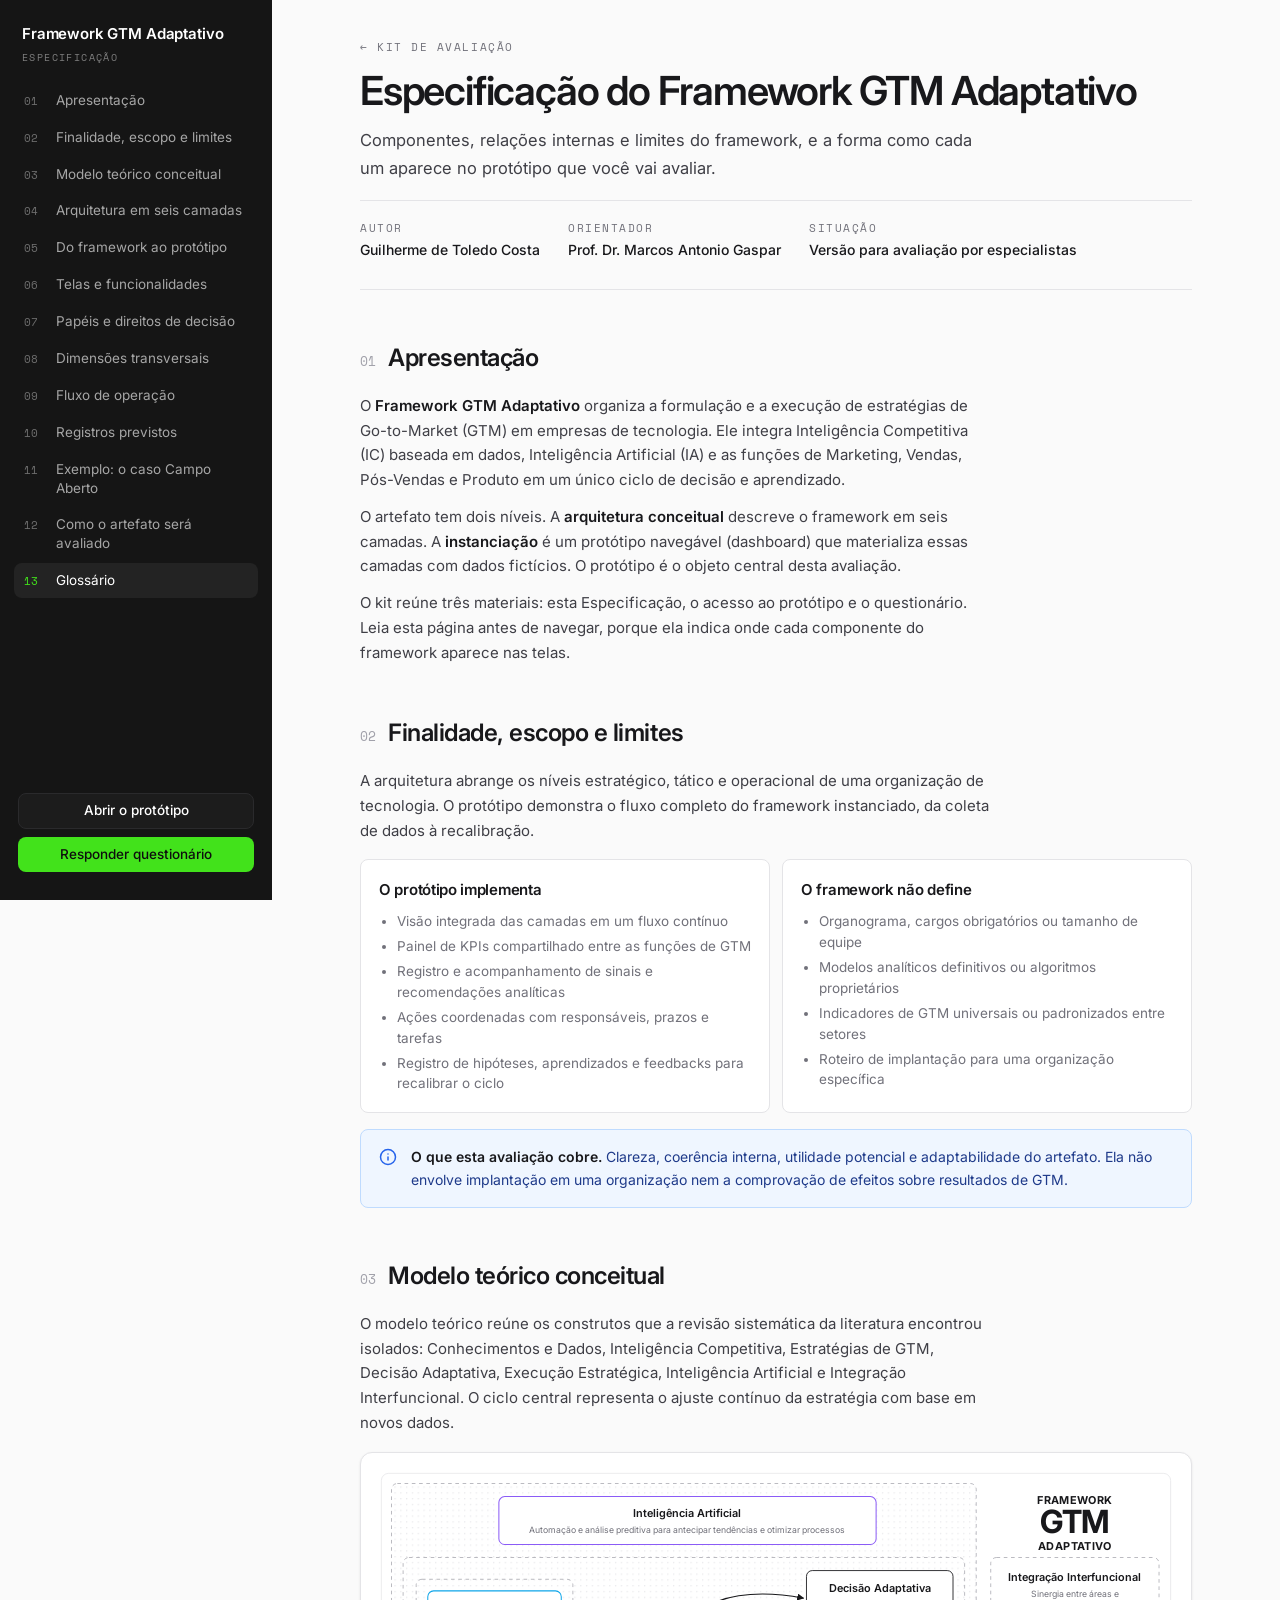
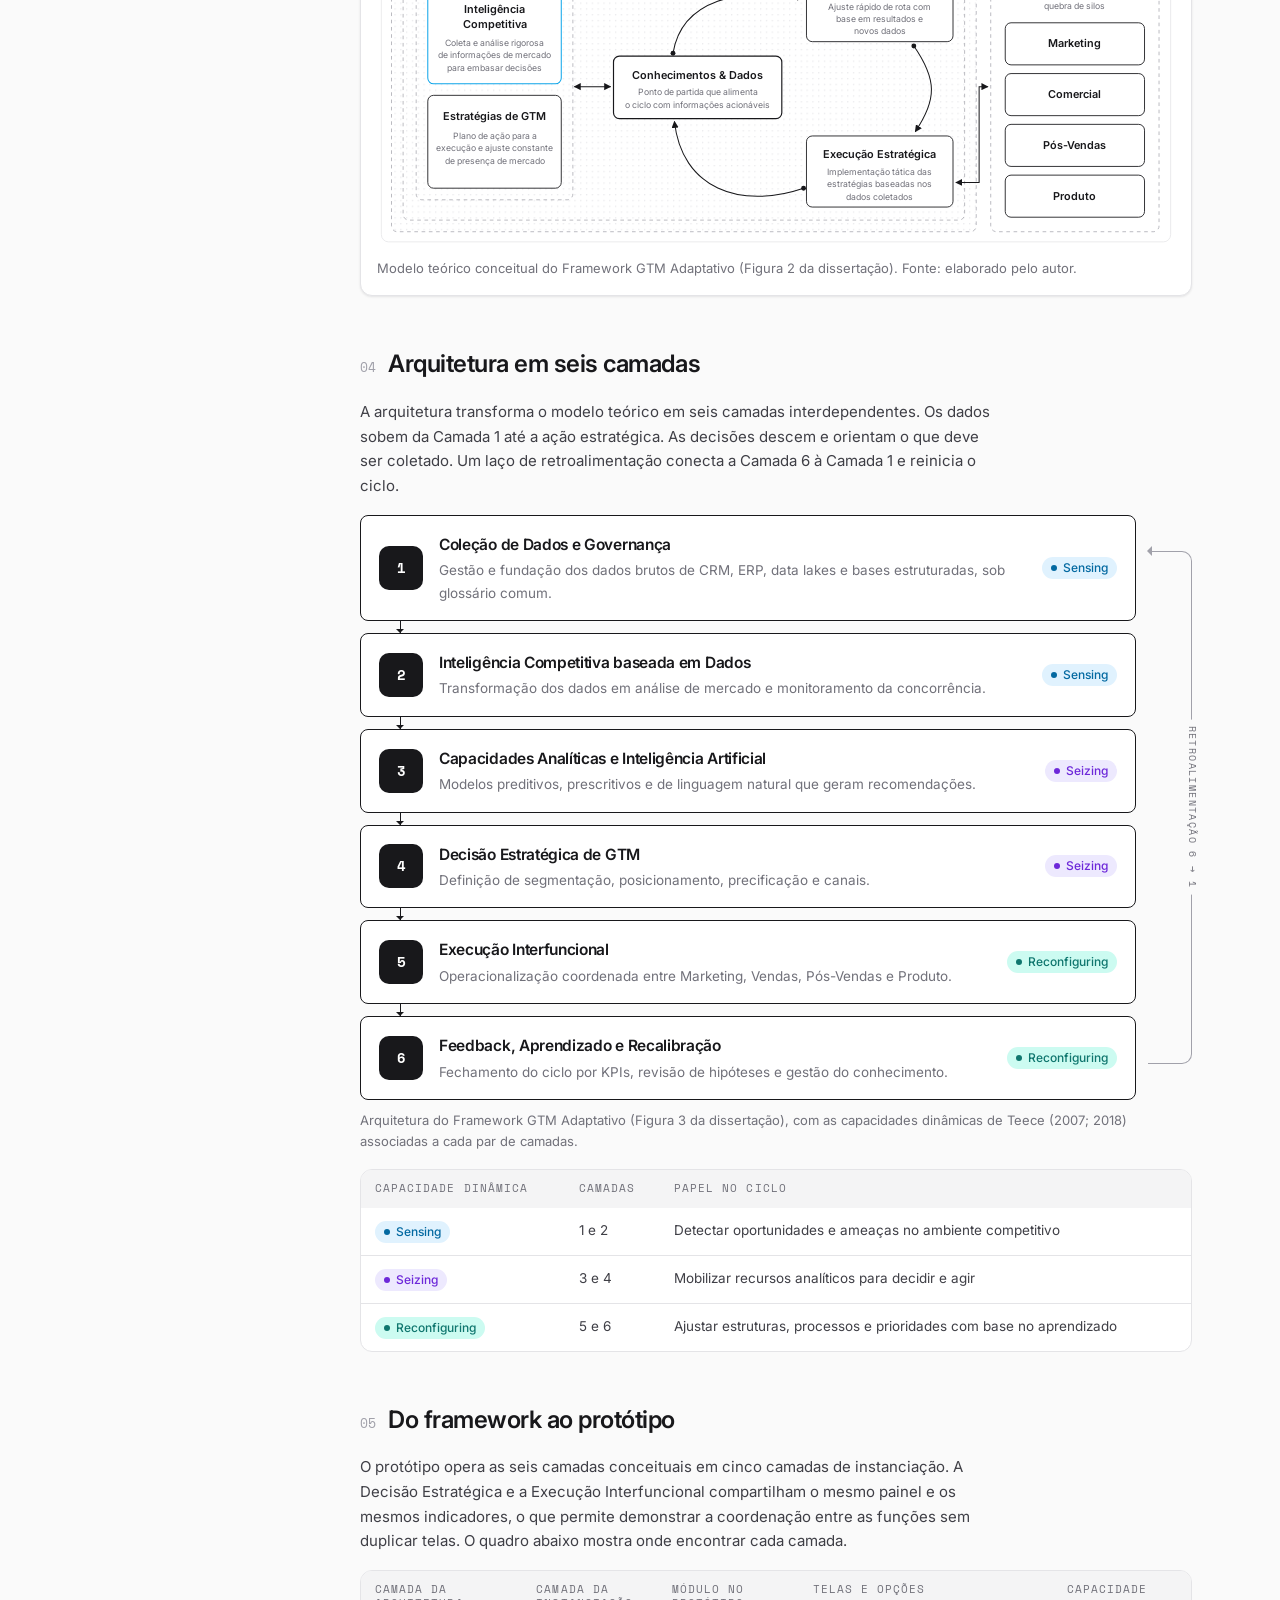
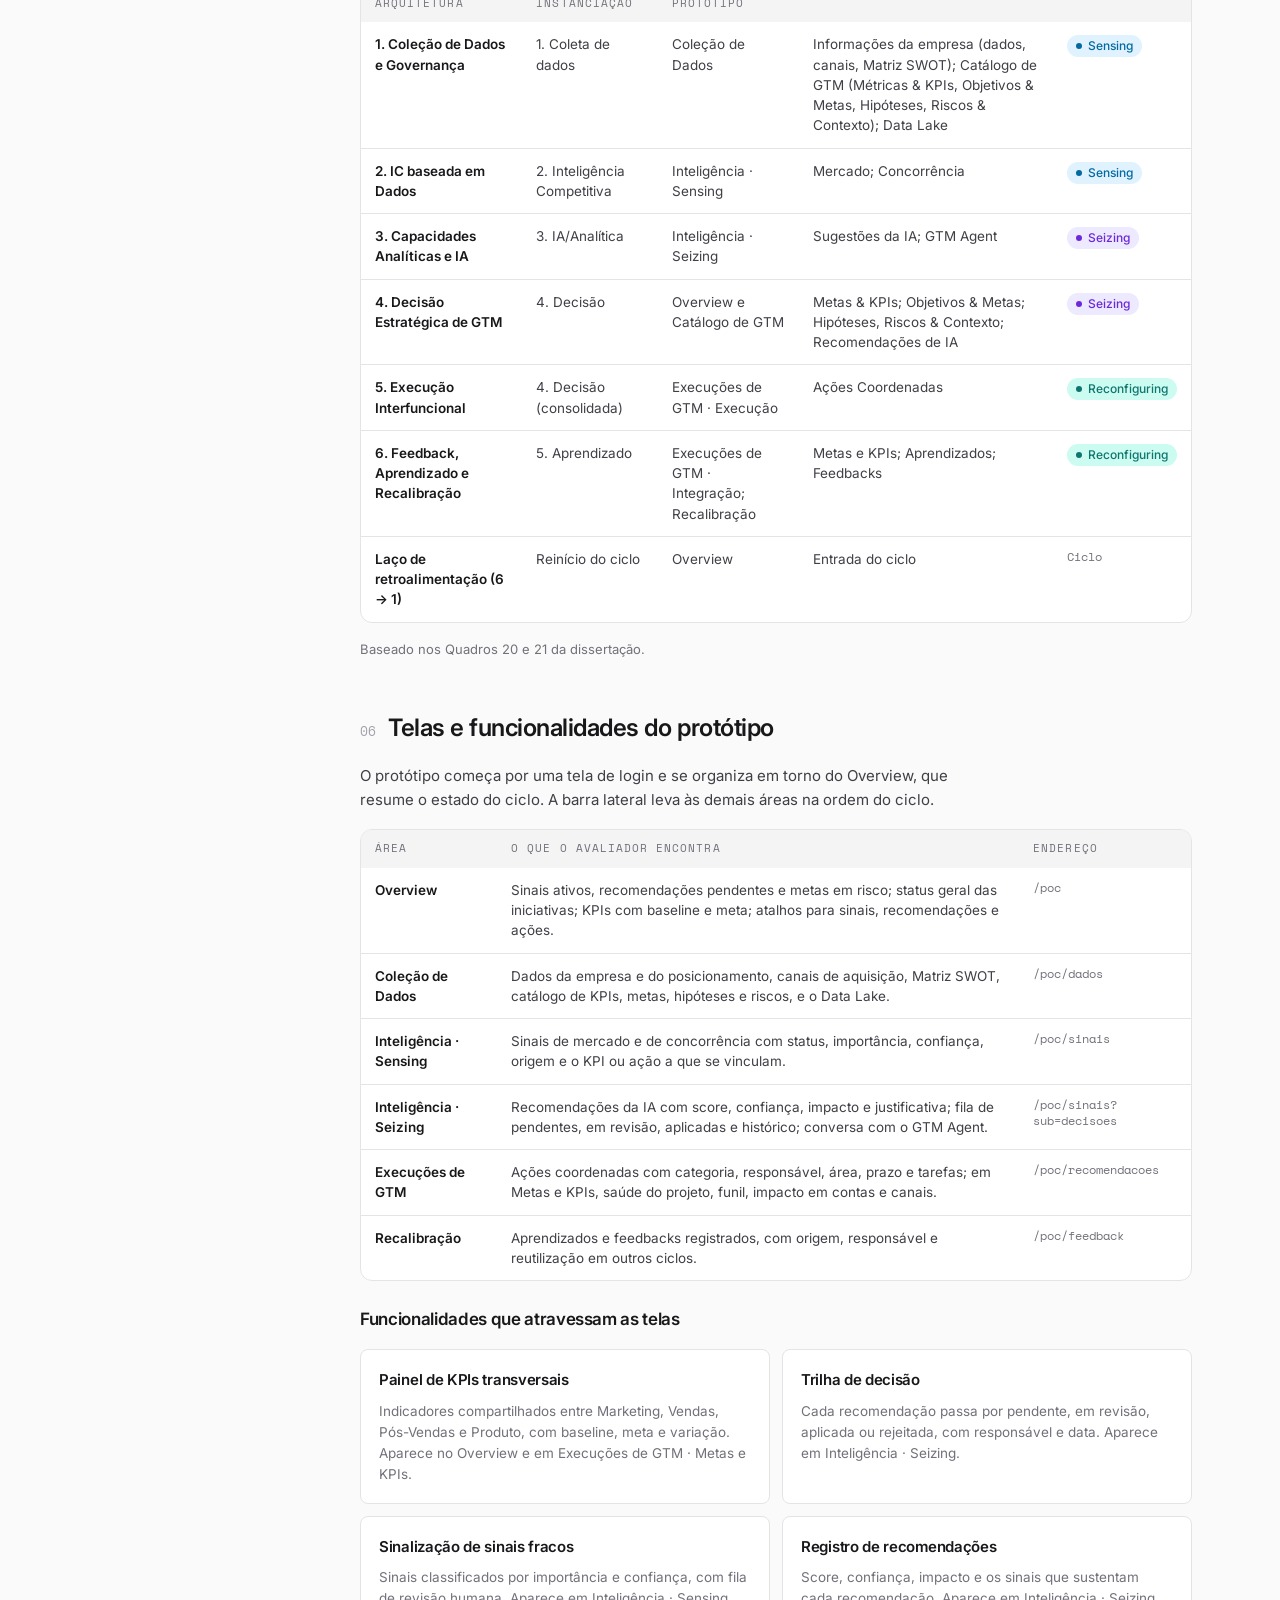
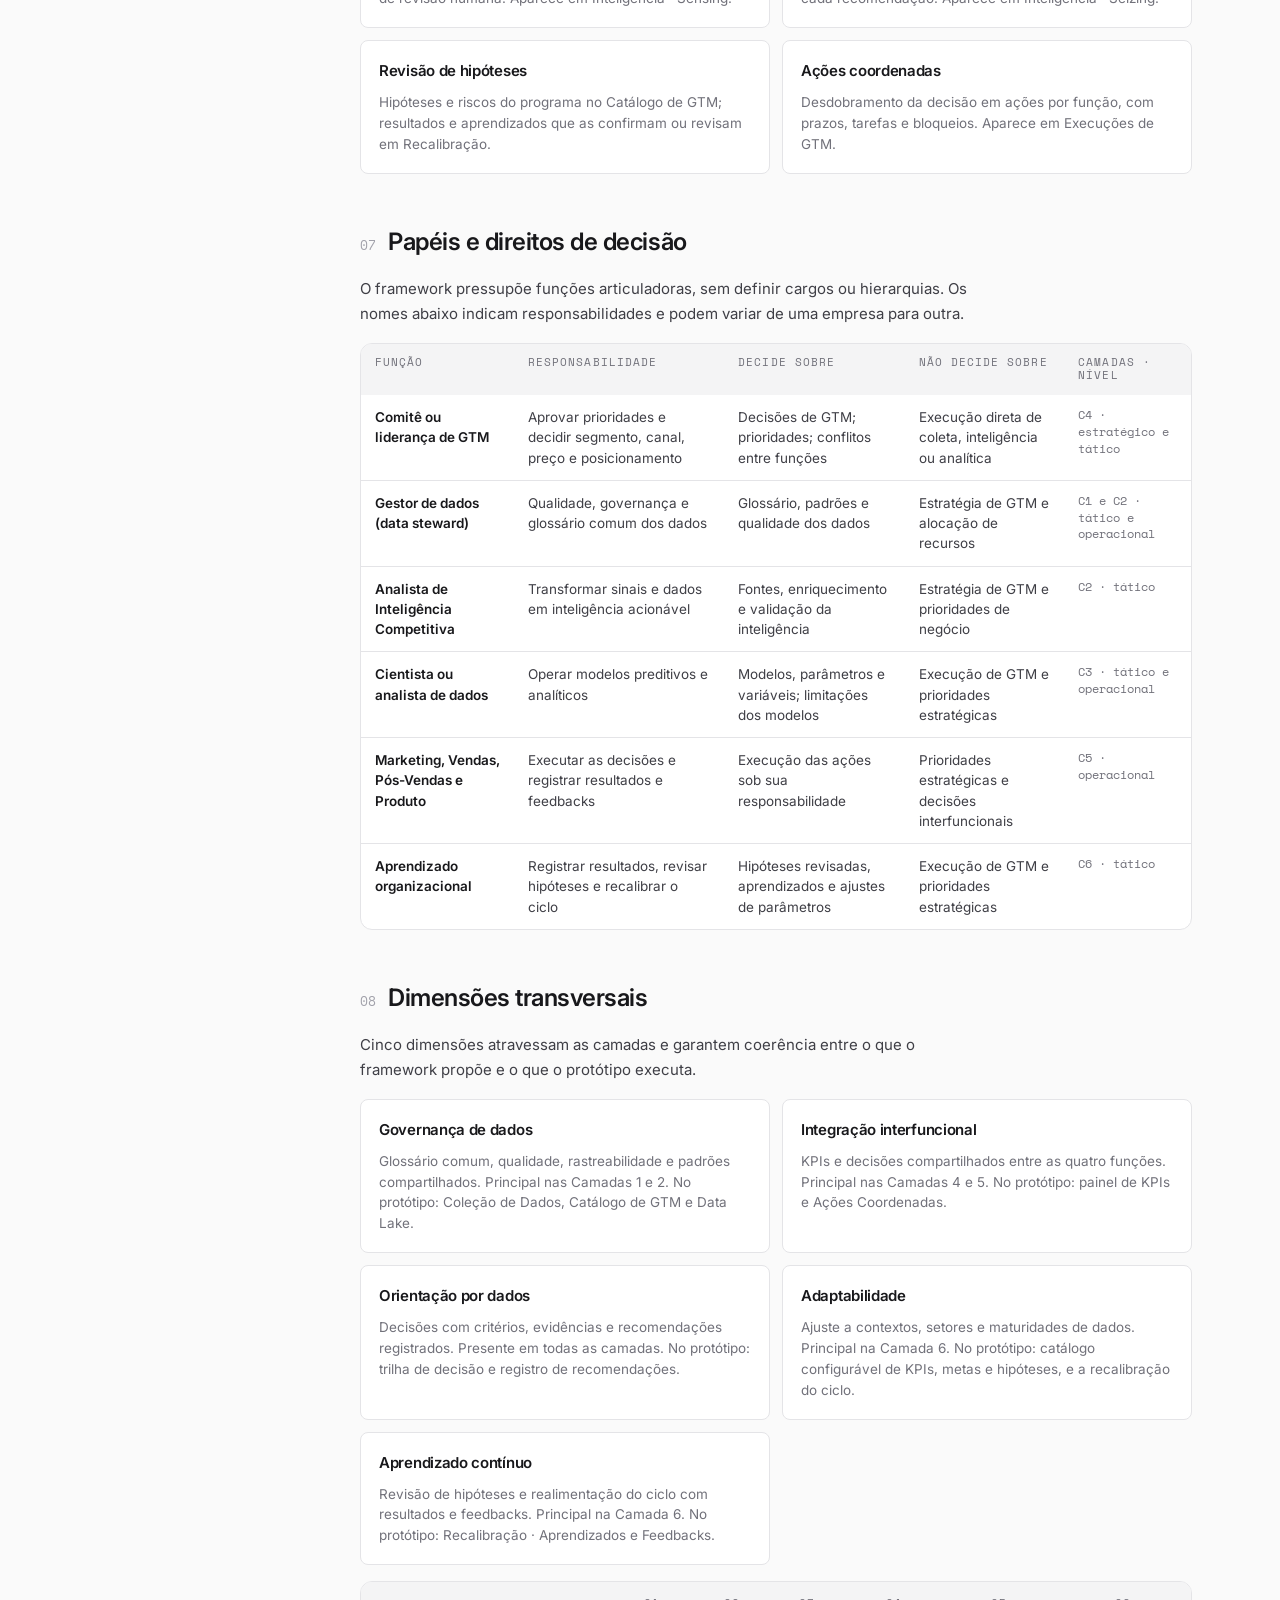
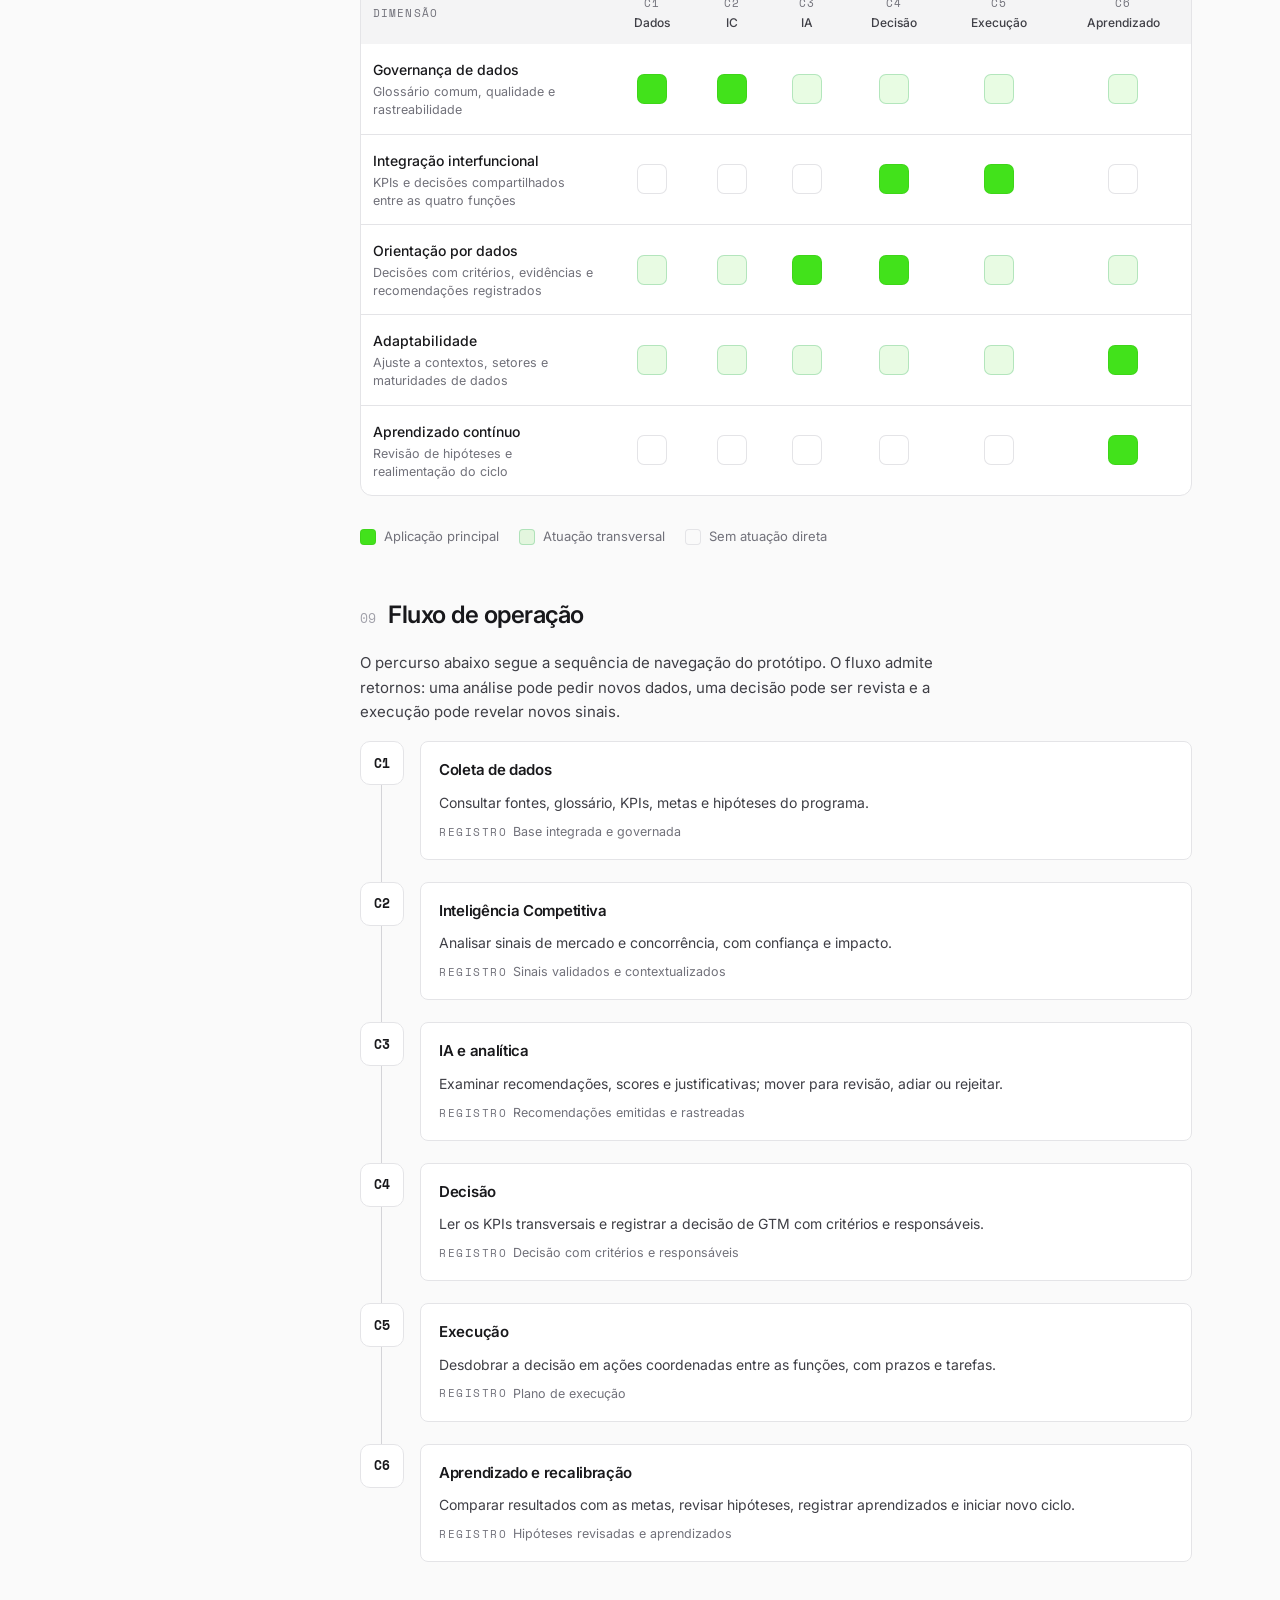
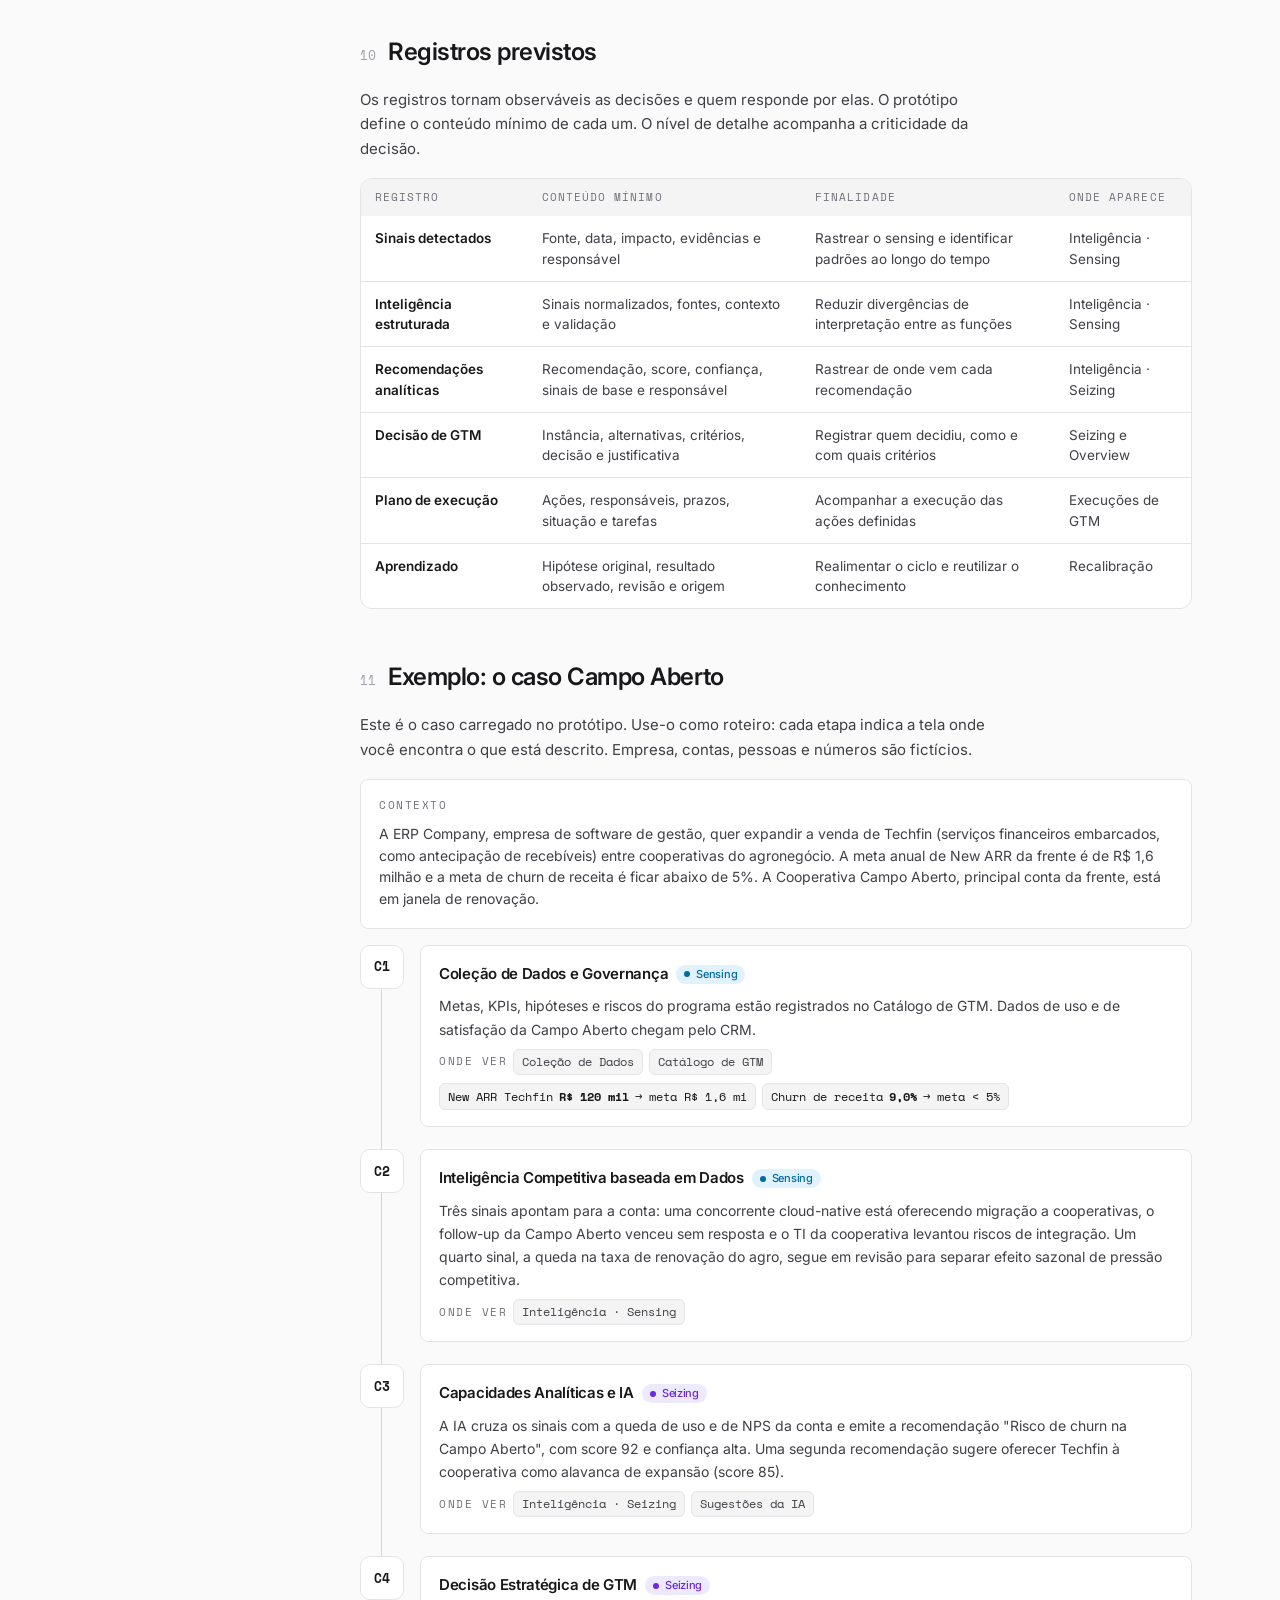
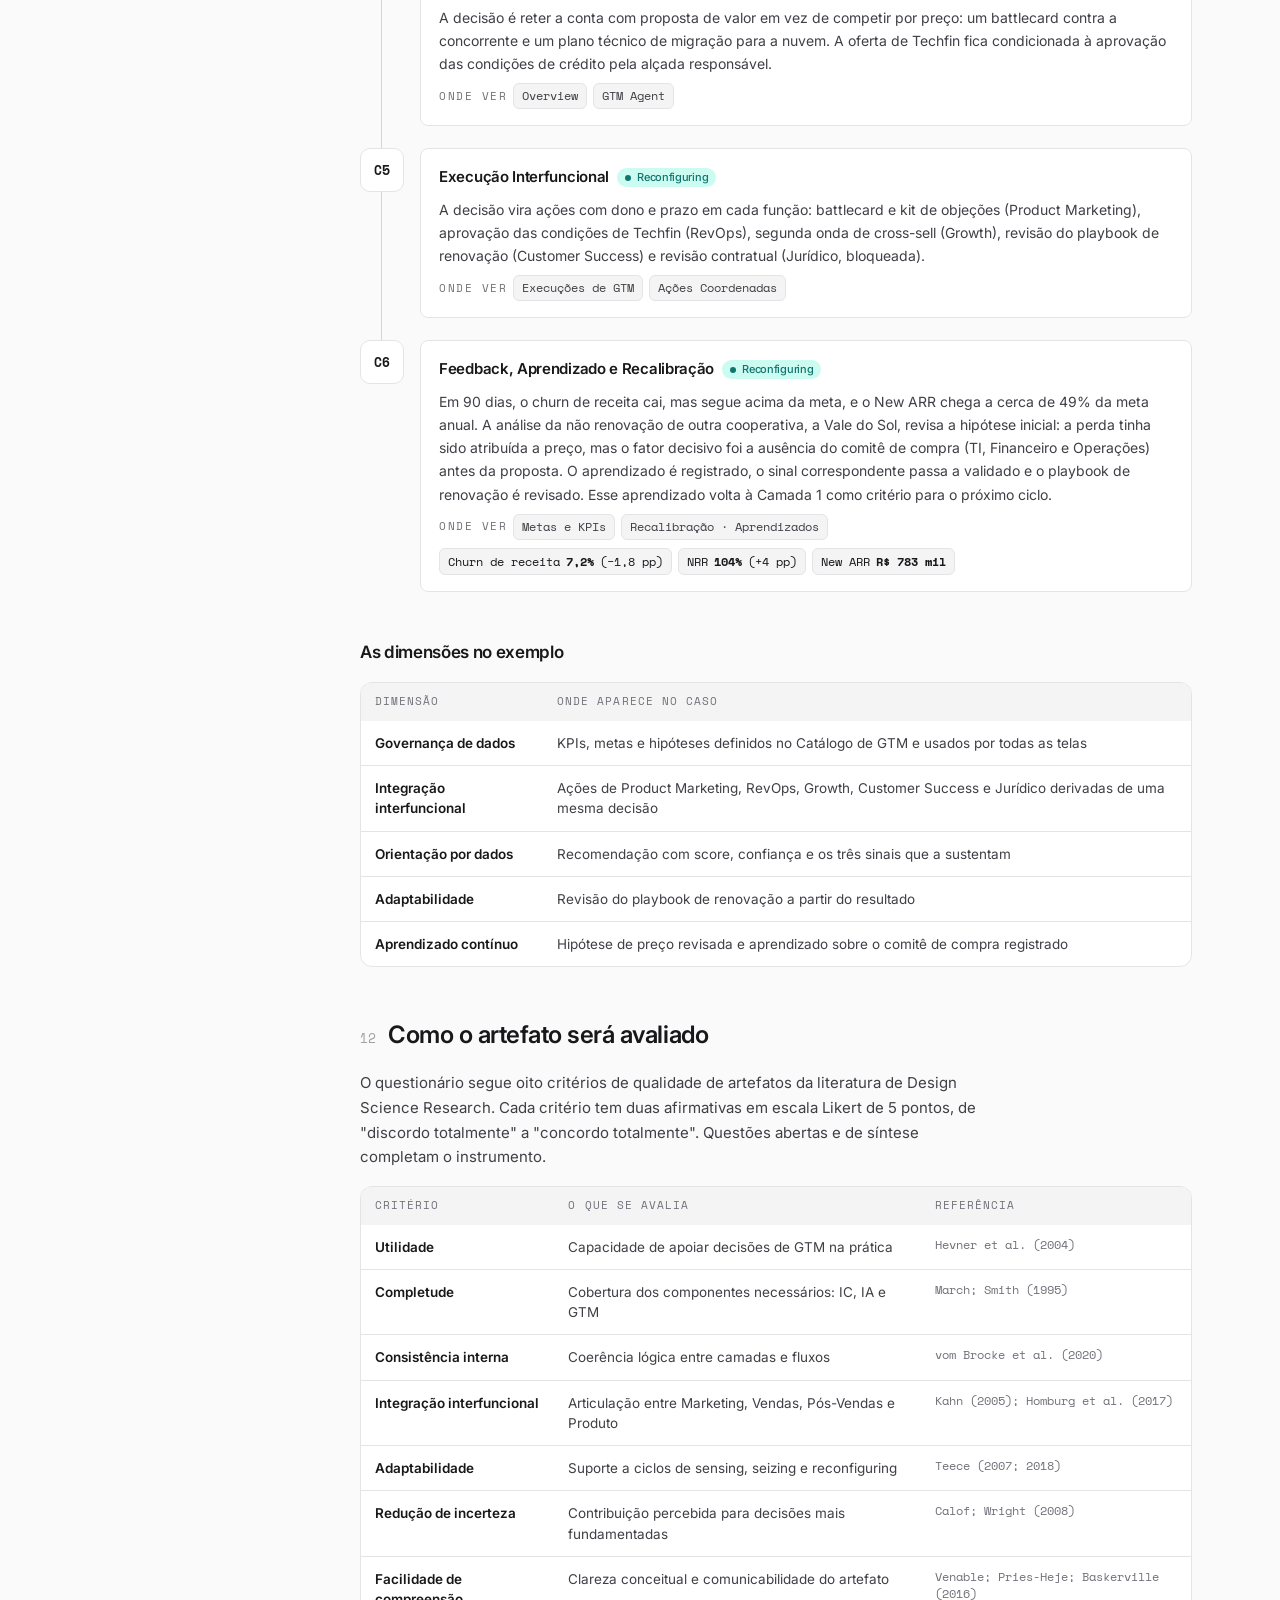
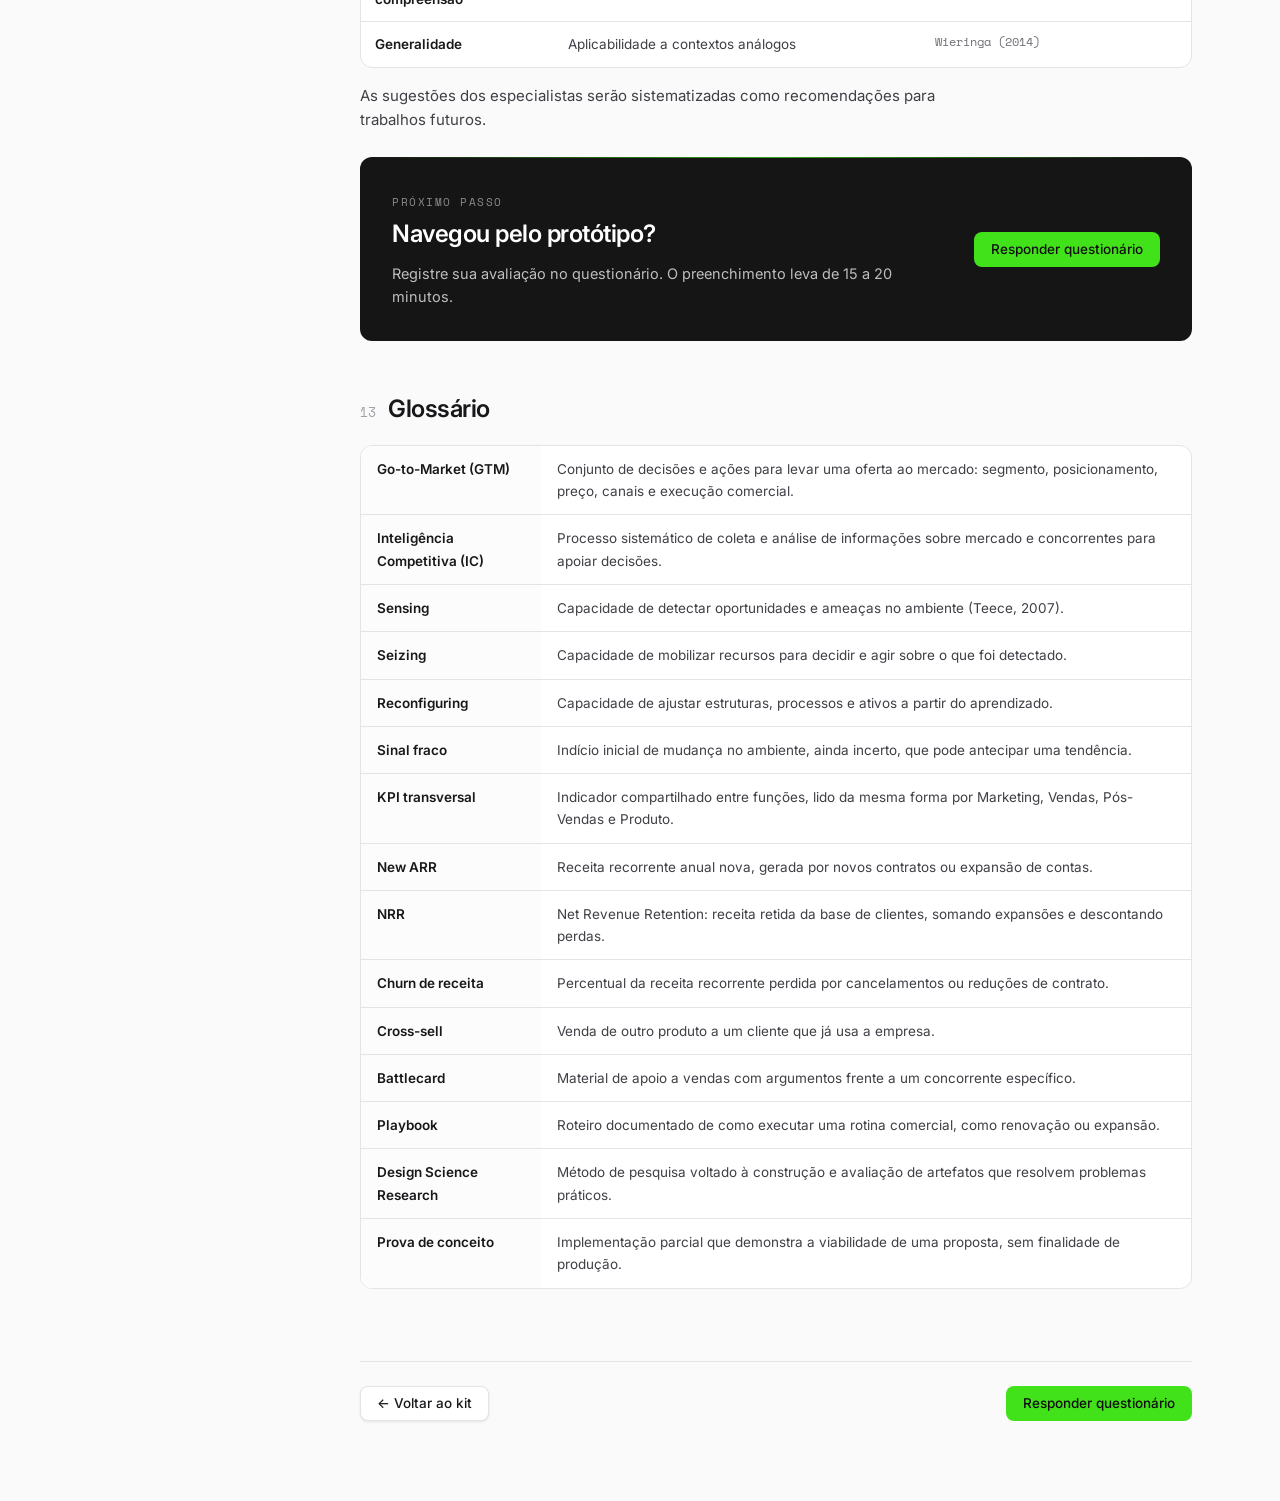
==== especificacao.html @ 312587c1 "Add files via upload" ====
<!doctype html>
<html lang="pt-BR">
<head>
<meta charset="utf-8">
<meta name="viewport" content="width=device-width, initial-scale=1, viewport-fit=cover">
<!--
  Curioso o suficiente para abrir o código-fonte?
  Este kit avalia um protótipo acadêmico.
  A versão comercial, em produção, está em https://strataflow.co
-->
<title>Especificação · Framework GTM Adaptativo</title>
<meta name="description" content="Especificação do Framework GTM Adaptativo para avaliação por especialistas.">
<meta name="robots" content="noindex">
<link rel="preconnect" href="https://fonts.googleapis.com">
<link rel="preconnect" href="https://fonts.gstatic.com" crossorigin>
<link rel="stylesheet" href="https://fonts.googleapis.com/css2?family=Inter:wght@400;500;600;700&family=Space+Mono:wght@400;700&display=swap">
<link rel="stylesheet" href="assets/kit.css">
</head>
<body>
<div class="doc-layout">

<aside class="sidebar" aria-label="Sumário">
  <div class="top-row">
    <a class="brand" href="index.html"><span>Framework GTM Adaptativo</span><span class="label">Especificação</span></a>
    <button class="btn toc-toggle" type="button" aria-expanded="false" aria-controls="toc">Sumário</button>
  </div>
  <nav id="toc">
    <ol>
      <li><a href="#apresentacao"><span class="n">01</span>Apresentação</a></li>
      <li><a href="#escopo"><span class="n">02</span>Finalidade, escopo e limites</a></li>
      <li><a href="#modelo"><span class="n">03</span>Modelo teórico conceitual</a></li>
      <li><a href="#arquitetura"><span class="n">04</span>Arquitetura em seis camadas</a></li>
      <li><a href="#ponte"><span class="n">05</span>Do framework ao protótipo</a></li>
      <li><a href="#telas"><span class="n">06</span>Telas e funcionalidades</a></li>
      <li><a href="#papeis"><span class="n">07</span>Papéis e direitos de decisão</a></li>
      <li><a href="#dimensoes"><span class="n">08</span>Dimensões transversais</a></li>
      <li><a href="#fluxo"><span class="n">09</span>Fluxo de operação</a></li>
      <li><a href="#registros"><span class="n">10</span>Registros previstos</a></li>
      <li><a href="#exemplo"><span class="n">11</span>Exemplo: o caso Campo Aberto</a></li>
      <li><a href="#avaliacao"><span class="n">12</span>Como o artefato será avaliado</a></li>
      <li><a href="#glossario"><span class="n">13</span>Glossário</a></li>
    </ol>
  </nav>
  <div class="side-actions">
    <a class="btn btn-dark" href="https://gtm-framework.vercel.app/login" target="_blank" rel="noopener">Abrir o protótipo</a>
    <a class="btn btn-primary" href="https://docs.google.com/forms/d/e/1FAIpQLSe-l0vCF2HoHj6uJk7mGG0qdoyNAl2FYrG4ups2S_jRmHgbUw/viewform" target="_blank" rel="noopener">Responder questionário</a>
  </div>
</aside>

<main class="doc">
  <div class="wrap">

    <header class="doc-head">
      <a class="label" href="index.html" style="text-decoration:none;">← Kit de avaliação</a>
      <h1>Especificação do Framework GTM Adaptativo</h1>
      <p class="lead">Componentes, relações internas e limites do framework, e a forma como cada um aparece no protótipo que você vai avaliar.</p>
      <div class="credits" style="margin-top: 4px;">
        <div><span class="label">Autor</span><strong>Guilherme de Toledo Costa</strong></div>
        <div><span class="label">Orientador</span><strong>Prof. Dr. Marcos Antonio Gaspar</strong></div>
        <div><span class="label">Situação</span><strong>Versão para avaliação por especialistas</strong></div>
      </div>
    </header>

    <!-- 01 -->
    <section id="apresentacao">
      <h2><span class="n">01</span>Apresentação</h2>
      <div class="prose">
        <p>O <strong>Framework GTM Adaptativo</strong> organiza a formulação e a execução de estratégias de Go-to-Market (GTM) em empresas de tecnologia. Ele integra Inteligência Competitiva (IC) baseada em dados, Inteligência Artificial (IA) e as funções de Marketing, Vendas, Pós-Vendas e Produto em um único ciclo de decisão e aprendizado.</p>
        <p>O artefato tem dois níveis. A <strong>arquitetura conceitual</strong> descreve o framework em seis camadas. A <strong>instanciação</strong> é um protótipo navegável (dashboard) que materializa essas camadas com dados fictícios. O protótipo é o objeto central desta avaliação.</p>
        <p>O kit reúne três materiais: esta Especificação, o acesso ao protótipo e o questionário. Leia esta página antes de navegar, porque ela indica onde cada componente do framework aparece nas telas.</p>
      </div>
    </section>

    <!-- 02 -->
    <section id="escopo">
      <h2><span class="n">02</span>Finalidade, escopo e limites</h2>
      <div class="prose">
        <p>A arquitetura abrange os níveis estratégico, tático e operacional de uma organização de tecnologia. O protótipo demonstra o fluxo completo do framework instanciado, da coleta de dados à recalibração.</p>
      </div>
      <div class="grid-2">
        <div class="box">
          <h4>O protótipo implementa</h4>
          <ul>
            <li>Visão integrada das camadas em um fluxo contínuo</li>
            <li>Painel de KPIs compartilhado entre as funções de GTM</li>
            <li>Registro e acompanhamento de sinais e recomendações analíticas</li>
            <li>Ações coordenadas com responsáveis, prazos e tarefas</li>
            <li>Registro de hipóteses, aprendizados e feedbacks para recalibrar o ciclo</li>
          </ul>
        </div>
        <div class="box">
          <h4>O framework não define</h4>
          <ul>
            <li>Organograma, cargos obrigatórios ou tamanho de equipe</li>
            <li>Modelos analíticos definitivos ou algoritmos proprietários</li>
            <li>Indicadores de GTM universais ou padronizados entre setores</li>
            <li>Roteiro de implantação para uma organização específica</li>
          </ul>
        </div>
      </div>
      <div class="notice" role="note">
        <svg viewBox="0 0 24 24" fill="none" stroke="currentColor" stroke-width="2" stroke-linecap="round" stroke-linejoin="round" aria-hidden="true"><circle cx="12" cy="12" r="10"/><path d="M12 16v-4"/><path d="M12 8h.01"/></svg>
        <p><strong>O que esta avaliação cobre.</strong> Clareza, coerência interna, utilidade potencial e adaptabilidade do artefato. Ela não envolve implantação em uma organização nem a comprovação de efeitos sobre resultados de GTM.</p>
      </div>
    </section>

    <!-- 03 -->
    <section id="modelo">
      <h2><span class="n">03</span>Modelo teórico conceitual</h2>
      <div class="prose">
        <p>O modelo teórico reúne os construtos que a revisão sistemática da literatura encontrou isolados: Conhecimentos e Dados, Inteligência Competitiva, Estratégias de GTM, Decisão Adaptativa, Execução Estratégica, Inteligência Artificial e Integração Interfuncional. O ciclo central representa o ajuste contínuo da estratégia com base em novos dados.</p>
      </div>
      <div class="card" style="padding: 16px;">
<figure class="model" aria-labelledby="model-cap-spec">
  <div class="model-svg">
    <svg viewBox="0 0 1100 520" role="img" aria-label="Modelo teórico conceitual do Framework GTM Adaptativo: Inteligência Artificial sobre um ciclo entre Conhecimentos e Dados, Decisão Adaptativa e Execução Estratégica, alimentado por Inteligência Competitiva e Estratégias de GTM, e conectado à Integração Interfuncional entre Marketing, Comercial, Pós-Vendas e Produto.">
      <defs>
        <pattern id="dots" width="8" height="8" patternUnits="userSpaceOnUse"><circle cx="1" cy="1" r=".9" fill="#E4E4E7"/></pattern>
        <marker id="ah" viewBox="0 0 10 10" refX="9" refY="5" markerWidth="7" markerHeight="7" orient="auto-start-reverse"><path d="M0 0 L10 5 L0 10 z" fill="#18181B"/></marker>
        <marker id="dot" viewBox="0 0 10 10" refX="5" refY="5" markerWidth="6" markerHeight="6"><circle cx="5" cy="5" r="4" fill="#18181B"/></marker>
      </defs>
      <rect x="6" y="6" width="1088" height="508" rx="10" fill="#FFFFFF" stroke="#E4E4E7"/>
      <rect x="20" y="20" width="806" height="480" rx="8" fill="url(#dots)" stroke="#A1A1AA" stroke-dasharray="5 5"/>

      <!-- Inteligência Artificial -->
      <rect x="168" y="38" width="520" height="66" rx="8" fill="#FFFFFF" stroke="#8B5CF6" stroke-width="1.4"/>
      <text x="428" y="66" text-anchor="middle" class="t-title">Inteligência Artificial</text>
      <text x="428" y="88" text-anchor="middle" class="t-desc">Automação e análise preditiva para antecipar tendências e otimizar processos</text>

      <rect x="36" y="122" width="774" height="362" rx="8" fill="none" stroke="#A1A1AA" stroke-dasharray="5 5"/>

      <!-- grupo esquerdo -->
      <rect x="54" y="152" width="216" height="304" rx="8" fill="none" stroke="#A1A1AA" stroke-dasharray="5 5"/>
      <rect x="70" y="168" width="184" height="128" rx="8" fill="#FFFFFF" stroke="#0EA5E9" stroke-width="1.4"/>
      <text x="162" y="198" text-anchor="middle" class="t-title">Inteligência</text>
      <text x="162" y="219" text-anchor="middle" class="t-title">Competitiva</text>
      <text x="162" y="244" text-anchor="middle" class="t-desc">Coleta e análise rigorosa</text>
      <text x="162" y="261" text-anchor="middle" class="t-desc">de informações de mercado</text>
      <text x="162" y="278" text-anchor="middle" class="t-desc">para embasar decisões</text>
      <rect x="70" y="312" width="184" height="128" rx="8" fill="#FFFFFF" stroke="#18181B" stroke-width="1.2"/>
      <text x="162" y="346" text-anchor="middle" class="t-title">Estratégias de GTM</text>
      <text x="162" y="372" text-anchor="middle" class="t-desc">Plano de ação para a</text>
      <text x="162" y="389" text-anchor="middle" class="t-desc">execução e ajuste constante</text>
      <text x="162" y="406" text-anchor="middle" class="t-desc">de presença de mercado</text>

      <!-- ciclo -->
      <rect x="326" y="258" width="232" height="86" rx="8" fill="#FFFFFF" stroke="#18181B" stroke-width="1.6"/>
      <text x="442" y="290" text-anchor="middle" class="t-title">Conhecimentos &amp; Dados</text>
      <text x="442" y="312" text-anchor="middle" class="t-desc">Ponto de partida que alimenta</text>
      <text x="442" y="329" text-anchor="middle" class="t-desc">o ciclo com informações acionáveis</text>

      <rect x="592" y="140" width="202" height="98" rx="8" fill="#FFFFFF" stroke="#18181B" stroke-width="1.2"/>
      <text x="693" y="170" text-anchor="middle" class="t-title">Decisão Adaptativa</text>
      <text x="693" y="194" text-anchor="middle" class="t-desc">Ajuste rápido de rota com</text>
      <text x="693" y="211" text-anchor="middle" class="t-desc">base em resultados e</text>
      <text x="693" y="228" text-anchor="middle" class="t-desc">novos dados</text>

      <rect x="592" y="368" width="202" height="98" rx="8" fill="#FFFFFF" stroke="#18181B" stroke-width="1.2"/>
      <text x="693" y="398" text-anchor="middle" class="t-title">Execução Estratégica</text>
      <text x="693" y="422" text-anchor="middle" class="t-desc">Implementação tática das</text>
      <text x="693" y="439" text-anchor="middle" class="t-desc">estratégias baseadas nos</text>
      <text x="693" y="456" text-anchor="middle" class="t-desc">dados coletados</text>

      <path d="M272 300 H322" fill="none" stroke="#18181B" stroke-width="1.4" marker-start="url(#ah)" marker-end="url(#ah)"/>
      <path d="M408 254 C 420 180, 500 162, 588 178" fill="none" stroke="#18181B" stroke-width="1.4" marker-start="url(#dot)" marker-end="url(#ah)"/>
      <path d="M740 244 C 772 290, 772 318, 742 362" fill="none" stroke="#18181B" stroke-width="1.4" marker-start="url(#dot)" marker-end="url(#ah)"/>
      <path d="M588 440 C 500 470, 420 440, 410 348" fill="none" stroke="#18181B" stroke-width="1.4" marker-start="url(#dot)" marker-end="url(#ah)"/>

      <!-- título e integração -->
      <text x="962" y="48" text-anchor="middle" class="t-brand-s">FRAMEWORK</text>
      <text x="962" y="88" text-anchor="middle" class="t-brand">GTM</text>
      <text x="962" y="112" text-anchor="middle" class="t-brand-s">ADAPTATIVO</text>
      <rect x="846" y="122" width="232" height="378" rx="8" fill="none" stroke="#A1A1AA" stroke-dasharray="5 5"/>
      <text x="962" y="154" text-anchor="middle" class="t-title">Integração Interfuncional</text>
      <text x="962" y="176" text-anchor="middle" class="t-desc">Sinergia entre áreas e</text>
      <text x="962" y="193" text-anchor="middle" class="t-desc">quebra de silos</text>
      <g class="fn">
        <rect x="866" y="212" width="192" height="58" rx="8" fill="#FFFFFF" stroke="#18181B" stroke-width="1.2"/><text x="962" y="246" text-anchor="middle" class="t-title">Marketing</text>
        <rect x="866" y="282" width="192" height="58" rx="8" fill="#FFFFFF" stroke="#18181B" stroke-width="1.2"/><text x="962" y="316" text-anchor="middle" class="t-title">Comercial</text>
        <rect x="866" y="352" width="192" height="58" rx="8" fill="#FFFFFF" stroke="#18181B" stroke-width="1.2"/><text x="962" y="386" text-anchor="middle" class="t-title">Pós-Vendas</text>
        <rect x="866" y="422" width="192" height="58" rx="8" fill="#FFFFFF" stroke="#18181B" stroke-width="1.2"/><text x="962" y="456" text-anchor="middle" class="t-title">Produto</text>
      </g>
      <path d="M798 432 H830 V300 H842" fill="none" stroke="#18181B" stroke-width="1.4" marker-start="url(#ah)" marker-end="url(#ah)"/>
    </svg>
  </div>

  <div class="model-stack" >
    <div class="m-box m-ia"><strong>Inteligência Artificial</strong><span>Automação e análise preditiva para antecipar tendências e otimizar processos</span></div>
    <div class="m-group">
      <div class="m-box m-ic"><strong>Inteligência Competitiva</strong><span>Coleta e análise rigorosa de informações de mercado para embasar decisões</span></div>
      <div class="m-box"><strong>Estratégias de GTM</strong><span>Plano de ação para a execução e ajuste constante de presença de mercado</span></div>
    </div>
    <div class="m-arrow">↕</div>
    <div class="m-cycle">
      <span class="label">Ciclo adaptativo</span>
      <div class="m-box m-core"><strong>Conhecimentos &amp; Dados</strong><span>Ponto de partida que alimenta o ciclo com informações acionáveis</span></div>
      <div class="m-arrow">↓</div>
      <div class="m-box"><strong>Decisão Adaptativa</strong><span>Ajuste rápido de rota com base em resultados e novos dados</span></div>
      <div class="m-arrow">↓</div>
      <div class="m-box"><strong>Execução Estratégica</strong><span>Implementação tática das estratégias baseadas nos dados coletados</span></div>
      <div class="m-arrow">↺ retorna a Conhecimentos &amp; Dados</div>
    </div>
    <div class="m-arrow">↕</div>
    <div class="m-group">
      <span class="label">Integração Interfuncional</span>
      <div class="m-fns"><span>Marketing</span><span>Comercial</span><span>Pós-Vendas</span><span>Produto</span></div>
    </div>
  </div>
  <figcaption id="model-cap-spec">Modelo teórico conceitual do Framework GTM Adaptativo (Figura 2 da dissertação). Fonte: elaborado pelo autor.</figcaption>
</figure>

      </div>
    </section>

    <!-- 04 -->
    <section id="arquitetura">
      <h2><span class="n">04</span>Arquitetura em seis camadas</h2>
      <div class="prose">
        <p>A arquitetura transforma o modelo teórico em seis camadas interdependentes. Os dados sobem da Camada 1 até a ação estratégica. As decisões descem e orientam o que deve ser coletado. Um laço de retroalimentação conecta a Camada 6 à Camada 1 e reinicia o ciclo.</p>
      </div>
      <figure class="figure" style="margin:0;">
        <div class="arch-static">
          <ol>
            <li><span class="num">1</span><div><h4>Coleção de Dados e Governança</h4><p>Gestão e fundação dos dados brutos de CRM, ERP, data lakes e bases estruturadas, sob glossário comum.</p></div><span class="cap cap-sensing">Sensing</span></li>
            <li><span class="num">2</span><div><h4>Inteligência Competitiva baseada em Dados</h4><p>Transformação dos dados em análise de mercado e monitoramento da concorrência.</p></div><span class="cap cap-sensing">Sensing</span></li>
            <li><span class="num">3</span><div><h4>Capacidades Analíticas e Inteligência Artificial</h4><p>Modelos preditivos, prescritivos e de linguagem natural que geram recomendações.</p></div><span class="cap cap-seizing">Seizing</span></li>
            <li><span class="num">4</span><div><h4>Decisão Estratégica de GTM</h4><p>Definição de segmentação, posicionamento, precificação e canais.</p></div><span class="cap cap-seizing">Seizing</span></li>
            <li><span class="num">5</span><div><h4>Execução Interfuncional</h4><p>Operacionalização coordenada entre Marketing, Vendas, Pós-Vendas e Produto.</p></div><span class="cap cap-reconf">Reconfiguring</span></li>
            <li><span class="num">6</span><div><h4>Feedback, Aprendizado e Recalibração</h4><p>Fechamento do ciclo por KPIs, revisão de hipóteses e gestão do conhecimento.</p></div><span class="cap cap-reconf">Reconfiguring</span></li>
          </ol>
          <div class="arch-loop" aria-hidden="true"><span>Retroalimentação 6 → 1</span></div>
        </div>
        <figcaption>Arquitetura do Framework GTM Adaptativo (Figura 3 da dissertação), com as capacidades dinâmicas de Teece (2007; 2018) associadas a cada par de camadas.</figcaption>
      </figure>
      <div class="scroll-x">
        <table class="tbl">
          <thead><tr><th scope="col">Capacidade dinâmica</th><th scope="col">Camadas</th><th scope="col">Papel no ciclo</th></tr></thead>
          <tbody>
            <tr><th scope="row"><span class="cap cap-sensing">Sensing</span></th><td>1 e 2</td><td>Detectar oportunidades e ameaças no ambiente competitivo</td></tr>
            <tr><th scope="row"><span class="cap cap-seizing">Seizing</span></th><td>3 e 4</td><td>Mobilizar recursos analíticos para decidir e agir</td></tr>
            <tr><th scope="row"><span class="cap cap-reconf">Reconfiguring</span></th><td>5 e 6</td><td>Ajustar estruturas, processos e prioridades com base no aprendizado</td></tr>
          </tbody>
        </table>
      </div>
    </section>

    <!-- 05 -->
    <section id="ponte">
      <h2><span class="n">05</span>Do framework ao protótipo</h2>
      <div class="prose">
        <p>O protótipo opera as seis camadas conceituais em cinco camadas de instanciação. A Decisão Estratégica e a Execução Interfuncional compartilham o mesmo painel e os mesmos indicadores, o que permite demonstrar a coordenação entre as funções sem duplicar telas. O quadro abaixo mostra onde encontrar cada camada.</p>
      </div>
      <div class="scroll-x">
        <table class="tbl tbl-wide">
          <thead><tr><th scope="col">Camada da arquitetura</th><th scope="col">Camada da instanciação</th><th scope="col">Módulo no protótipo</th><th scope="col">Telas e opções</th><th scope="col">Capacidade</th></tr></thead>
          <tbody>
            <tr><th scope="row">1. Coleção de Dados e Governança</th><td>1. Coleta de dados</td><td>Coleção de Dados</td><td>Informações da empresa (dados, canais, Matriz SWOT); Catálogo de GTM (Métricas &amp; KPIs, Objetivos &amp; Metas, Hipóteses, Riscos &amp; Contexto); Data Lake</td><td><span class="cap cap-sensing">Sensing</span></td></tr>
            <tr><th scope="row">2. IC baseada em Dados</th><td>2. Inteligência Competitiva</td><td>Inteligência · Sensing</td><td>Mercado; Concorrência</td><td><span class="cap cap-sensing">Sensing</span></td></tr>
            <tr><th scope="row">3. Capacidades Analíticas e IA</th><td>3. IA/Analítica</td><td>Inteligência · Seizing</td><td>Sugestões da IA; GTM Agent</td><td><span class="cap cap-seizing">Seizing</span></td></tr>
            <tr><th scope="row">4. Decisão Estratégica de GTM</th><td>4. Decisão</td><td>Overview e Catálogo de GTM</td><td>Metas &amp; KPIs; Objetivos &amp; Metas; Hipóteses, Riscos &amp; Contexto; Recomendações de IA</td><td><span class="cap cap-seizing">Seizing</span></td></tr>
            <tr><th scope="row">5. Execução Interfuncional</th><td>4. Decisão (consolidada)</td><td>Execuções de GTM · Execução</td><td>Ações Coordenadas</td><td><span class="cap cap-reconf">Reconfiguring</span></td></tr>
            <tr><th scope="row">6. Feedback, Aprendizado e Recalibração</th><td>5. Aprendizado</td><td>Execuções de GTM · Integração; Recalibração</td><td>Metas e KPIs; Aprendizados; Feedbacks</td><td><span class="cap cap-reconf">Reconfiguring</span></td></tr>
            <tr><th scope="row">Laço de retroalimentação (6 → 1)</th><td>Reinício do ciclo</td><td>Overview</td><td>Entrada do ciclo</td><td class="mono">Ciclo</td></tr>
          </tbody>
        </table>
      </div>
      <p style="font-size: 13px; color: var(--fg-3);">Baseado nos Quadros 20 e 21 da dissertação.</p>
    </section>

    <!-- 06 -->
    <section id="telas">
      <h2><span class="n">06</span>Telas e funcionalidades do protótipo</h2>
      <div class="prose">
        <p>O protótipo começa por uma tela de login e se organiza em torno do Overview, que resume o estado do ciclo. A barra lateral leva às demais áreas na ordem do ciclo.</p>
      </div>
      <div class="scroll-x">
        <table class="tbl tbl-wide">
          <thead><tr><th scope="col">Área</th><th scope="col">O que o avaliador encontra</th><th scope="col">Endereço</th></tr></thead>
          <tbody>
            <tr><th scope="row">Overview</th><td>Sinais ativos, recomendações pendentes e metas em risco; status geral das iniciativas; KPIs com baseline e meta; atalhos para sinais, recomendações e ações.</td><td class="mono">/poc</td></tr>
            <tr><th scope="row">Coleção de Dados</th><td>Dados da empresa e do posicionamento, canais de aquisição, Matriz SWOT, catálogo de KPIs, metas, hipóteses e riscos, e o Data Lake.</td><td class="mono">/poc/dados</td></tr>
            <tr><th scope="row">Inteligência · Sensing</th><td>Sinais de mercado e de concorrência com status, importância, confiança, origem e o KPI ou ação a que se vinculam.</td><td class="mono">/poc/sinais</td></tr>
            <tr><th scope="row">Inteligência · Seizing</th><td>Recomendações da IA com score, confiança, impacto e justificativa; fila de pendentes, em revisão, aplicadas e histórico; conversa com o GTM Agent.</td><td class="mono">/poc/sinais?sub=decisoes</td></tr>
            <tr><th scope="row">Execuções de GTM</th><td>Ações coordenadas com categoria, responsável, área, prazo e tarefas; em Metas e KPIs, saúde do projeto, funil, impacto em contas e canais.</td><td class="mono">/poc/recomendacoes</td></tr>
            <tr><th scope="row">Recalibração</th><td>Aprendizados e feedbacks registrados, com origem, responsável e reutilização em outros ciclos.</td><td class="mono">/poc/feedback</td></tr>
          </tbody>
        </table>
      </div>
      <h3>Funcionalidades que atravessam as telas</h3>
      <div class="grid-2">
        <div class="box"><h4>Painel de KPIs transversais</h4><p>Indicadores compartilhados entre Marketing, Vendas, Pós-Vendas e Produto, com baseline, meta e variação. Aparece no Overview e em Execuções de GTM · Metas e KPIs.</p></div>
        <div class="box"><h4>Trilha de decisão</h4><p>Cada recomendação passa por pendente, em revisão, aplicada ou rejeitada, com responsável e data. Aparece em Inteligência · Seizing.</p></div>
        <div class="box"><h4>Sinalização de sinais fracos</h4><p>Sinais classificados por importância e confiança, com fila de revisão humana. Aparece em Inteligência · Sensing.</p></div>
        <div class="box"><h4>Registro de recomendações</h4><p>Score, confiança, impacto e os sinais que sustentam cada recomendação. Aparece em Inteligência · Seizing.</p></div>
        <div class="box"><h4>Revisão de hipóteses</h4><p>Hipóteses e riscos do programa no Catálogo de GTM; resultados e aprendizados que as confirmam ou revisam em Recalibração.</p></div>
        <div class="box"><h4>Ações coordenadas</h4><p>Desdobramento da decisão em ações por função, com prazos, tarefas e bloqueios. Aparece em Execuções de GTM.</p></div>
      </div>
    </section>

    <!-- 07 -->
    <section id="papeis">
      <h2><span class="n">07</span>Papéis e direitos de decisão</h2>
      <div class="prose">
        <p>O framework pressupõe funções articuladoras, sem definir cargos ou hierarquias. Os nomes abaixo indicam responsabilidades e podem variar de uma empresa para outra.</p>
      </div>
      <div class="scroll-x">
        <table class="tbl tbl-wide">
          <thead><tr><th scope="col">Função</th><th scope="col">Responsabilidade</th><th scope="col">Decide sobre</th><th scope="col">Não decide sobre</th><th scope="col">Camadas · nível</th></tr></thead>
          <tbody>
            <tr><th scope="row">Comitê ou liderança de GTM</th><td>Aprovar prioridades e decidir segmento, canal, preço e posicionamento</td><td>Decisões de GTM; prioridades; conflitos entre funções</td><td>Execução direta de coleta, inteligência ou analítica</td><td class="mono">C4 · estratégico e tático</td></tr>
            <tr><th scope="row">Gestor de dados (data steward)</th><td>Qualidade, governança e glossário comum dos dados</td><td>Glossário, padrões e qualidade dos dados</td><td>Estratégia de GTM e alocação de recursos</td><td class="mono">C1 e C2 · tático e operacional</td></tr>
            <tr><th scope="row">Analista de Inteligência Competitiva</th><td>Transformar sinais e dados em inteligência acionável</td><td>Fontes, enriquecimento e validação da inteligência</td><td>Estratégia de GTM e prioridades de negócio</td><td class="mono">C2 · tático</td></tr>
            <tr><th scope="row">Cientista ou analista de dados</th><td>Operar modelos preditivos e analíticos</td><td>Modelos, parâmetros e variáveis; limitações dos modelos</td><td>Execução de GTM e prioridades estratégicas</td><td class="mono">C3 · tático e operacional</td></tr>
            <tr><th scope="row">Marketing, Vendas, Pós-Vendas e Produto</th><td>Executar as decisões e registrar resultados e feedbacks</td><td>Execução das ações sob sua responsabilidade</td><td>Prioridades estratégicas e decisões interfuncionais</td><td class="mono">C5 · operacional</td></tr>
            <tr><th scope="row">Aprendizado organizacional</th><td>Registrar resultados, revisar hipóteses e recalibrar o ciclo</td><td>Hipóteses revisadas, aprendizados e ajustes de parâmetros</td><td>Execução de GTM e prioridades estratégicas</td><td class="mono">C6 · tático</td></tr>
          </tbody>
        </table>
      </div>
    </section>

    <!-- 08 -->
    <section id="dimensoes">
      <h2><span class="n">08</span>Dimensões transversais</h2>
      <div class="prose">
        <p>Cinco dimensões atravessam as camadas e garantem coerência entre o que o framework propõe e o que o protótipo executa.</p>
      </div>
      <div class="grid-2">
        <div class="box"><h4>Governança de dados</h4><p>Glossário comum, qualidade, rastreabilidade e padrões compartilhados. Principal nas Camadas 1 e 2. No protótipo: Coleção de Dados, Catálogo de GTM e Data Lake.</p></div>
        <div class="box"><h4>Integração interfuncional</h4><p>KPIs e decisões compartilhados entre as quatro funções. Principal nas Camadas 4 e 5. No protótipo: painel de KPIs e Ações Coordenadas.</p></div>
        <div class="box"><h4>Orientação por dados</h4><p>Decisões com critérios, evidências e recomendações registrados. Presente em todas as camadas. No protótipo: trilha de decisão e registro de recomendações.</p></div>
        <div class="box"><h4>Adaptabilidade</h4><p>Ajuste a contextos, setores e maturidades de dados. Principal na Camada 6. No protótipo: catálogo configurável de KPIs, metas e hipóteses, e a recalibração do ciclo.</p></div>
        <div class="box"><h4>Aprendizado contínuo</h4><p>Revisão de hipóteses e realimentação do ciclo com resultados e feedbacks. Principal na Camada 6. No protótipo: Recalibração · Aprendizados e Feedbacks.</p></div>
      </div>
      <div class="scroll-x">
        <table class="matrix">
          <thead>
            <tr>
              <th scope="col" style="text-align:left;">Dimensão</th>
              <th scope="col">C1<span>Dados</span></th>
              <th scope="col">C2<span>IC</span></th>
              <th scope="col">C3<span>IA</span></th>
              <th scope="col">C4<span>Decisão</span></th>
              <th scope="col">C5<span>Execução</span></th>
              <th scope="col">C6<span>Aprendizado</span></th>
            </tr>
          </thead>
          <tbody>
            <tr>
              <th scope="row">Governança de dados<small>Glossário comum, qualidade e rastreabilidade</small></th>
              <td><span class="cell main" title="Aplicação principal"></span></td>
              <td><span class="cell main" title="Aplicação principal"></span></td>
              <td><span class="cell trans" title="Atuação transversal"></span></td>
              <td><span class="cell trans" title="Atuação transversal"></span></td>
              <td><span class="cell trans" title="Atuação transversal"></span></td>
              <td><span class="cell trans" title="Atuação transversal"></span></td>
            </tr>
            <tr>
              <th scope="row">Integração interfuncional<small>KPIs e decisões compartilhados entre as quatro funções</small></th>
              <td><span class="cell none" title="Sem atuação direta"></span></td>
              <td><span class="cell none" title="Sem atuação direta"></span></td>
              <td><span class="cell none" title="Sem atuação direta"></span></td>
              <td><span class="cell main" title="Aplicação principal"></span></td>
              <td><span class="cell main" title="Aplicação principal"></span></td>
              <td><span class="cell none" title="Sem atuação direta"></span></td>
            </tr>
            <tr>
              <th scope="row">Orientação por dados<small>Decisões com critérios, evidências e recomendações registrados</small></th>
              <td><span class="cell trans" title="Atuação transversal"></span></td>
              <td><span class="cell trans" title="Atuação transversal"></span></td>
              <td><span class="cell main" title="Aplicação principal"></span></td>
              <td><span class="cell main" title="Aplicação principal"></span></td>
              <td><span class="cell trans" title="Atuação transversal"></span></td>
              <td><span class="cell trans" title="Atuação transversal"></span></td>
            </tr>
            <tr>
              <th scope="row">Adaptabilidade<small>Ajuste a contextos, setores e maturidades de dados</small></th>
              <td><span class="cell trans" title="Atuação transversal"></span></td>
              <td><span class="cell trans" title="Atuação transversal"></span></td>
              <td><span class="cell trans" title="Atuação transversal"></span></td>
              <td><span class="cell trans" title="Atuação transversal"></span></td>
              <td><span class="cell trans" title="Atuação transversal"></span></td>
              <td><span class="cell main" title="Aplicação principal"></span></td>
            </tr>
            <tr>
              <th scope="row">Aprendizado contínuo<small>Revisão de hipóteses e realimentação do ciclo</small></th>
              <td><span class="cell none" title="Sem atuação direta"></span></td>
              <td><span class="cell none" title="Sem atuação direta"></span></td>
              <td><span class="cell none" title="Sem atuação direta"></span></td>
              <td><span class="cell none" title="Sem atuação direta"></span></td>
              <td><span class="cell none" title="Sem atuação direta"></span></td>
              <td><span class="cell main" title="Aplicação principal"></span></td>
            </tr>
          </tbody>
        </table>
      </div>
      <div class="matrix-legend">
        <span><span class="cell main"></span>Aplicação principal</span>
        <span><span class="cell trans"></span>Atuação transversal</span>
        <span><span class="cell none"></span>Sem atuação direta</span>
      </div>

    </section>

    <!-- 09 -->
    <section id="fluxo">
      <h2><span class="n">09</span>Fluxo de operação</h2>
      <div class="prose">
        <p>O percurso abaixo segue a sequência de navegação do protótipo. O fluxo admite retornos: uma análise pode pedir novos dados, uma decisão pode ser revista e a execução pode revelar novos sinais.</p>
      </div>
      <ol class="flow">
        <li><span class="n">C1</span><div class="body"><h4>Coleta de dados</h4><p>Consultar fontes, glossário, KPIs, metas e hipóteses do programa.</p><div class="where"><span class="label">Registro</span>Base integrada e governada</div></div></li>
        <li><span class="n">C2</span><div class="body"><h4>Inteligência Competitiva</h4><p>Analisar sinais de mercado e concorrência, com confiança e impacto.</p><div class="where"><span class="label">Registro</span>Sinais validados e contextualizados</div></div></li>
        <li><span class="n">C3</span><div class="body"><h4>IA e analítica</h4><p>Examinar recomendações, scores e justificativas; mover para revisão, adiar ou rejeitar.</p><div class="where"><span class="label">Registro</span>Recomendações emitidas e rastreadas</div></div></li>
        <li><span class="n">C4</span><div class="body"><h4>Decisão</h4><p>Ler os KPIs transversais e registrar a decisão de GTM com critérios e responsáveis.</p><div class="where"><span class="label">Registro</span>Decisão com critérios e responsáveis</div></div></li>
        <li><span class="n">C5</span><div class="body"><h4>Execução</h4><p>Desdobrar a decisão em ações coordenadas entre as funções, com prazos e tarefas.</p><div class="where"><span class="label">Registro</span>Plano de execução</div></div></li>
        <li><span class="n">C6</span><div class="body"><h4>Aprendizado e recalibração</h4><p>Comparar resultados com as metas, revisar hipóteses, registrar aprendizados e iniciar novo ciclo.</p><div class="where"><span class="label">Registro</span>Hipóteses revisadas e aprendizados</div></div></li>
      </ol>
    </section>

    <!-- 10 -->
    <section id="registros">
      <h2><span class="n">10</span>Registros previstos</h2>
      <div class="prose">
        <p>Os registros tornam observáveis as decisões e quem responde por elas. O protótipo define o conteúdo mínimo de cada um. O nível de detalhe acompanha a criticidade da decisão.</p>
      </div>
      <div class="scroll-x">
        <table class="tbl tbl-wide">
          <thead><tr><th scope="col">Registro</th><th scope="col">Conteúdo mínimo</th><th scope="col">Finalidade</th><th scope="col">Onde aparece</th></tr></thead>
          <tbody>
            <tr><th scope="row">Sinais detectados</th><td>Fonte, data, impacto, evidências e responsável</td><td>Rastrear o sensing e identificar padrões ao longo do tempo</td><td>Inteligência · Sensing</td></tr>
            <tr><th scope="row">Inteligência estruturada</th><td>Sinais normalizados, fontes, contexto e validação</td><td>Reduzir divergências de interpretação entre as funções</td><td>Inteligência · Sensing</td></tr>
            <tr><th scope="row">Recomendações analíticas</th><td>Recomendação, score, confiança, sinais de base e responsável</td><td>Rastrear de onde vem cada recomendação</td><td>Inteligência · Seizing</td></tr>
            <tr><th scope="row">Decisão de GTM</th><td>Instância, alternativas, critérios, decisão e justificativa</td><td>Registrar quem decidiu, como e com quais critérios</td><td>Seizing e Overview</td></tr>
            <tr><th scope="row">Plano de execução</th><td>Ações, responsáveis, prazos, situação e tarefas</td><td>Acompanhar a execução das ações definidas</td><td>Execuções de GTM</td></tr>
            <tr><th scope="row">Aprendizado</th><td>Hipótese original, resultado observado, revisão e origem</td><td>Realimentar o ciclo e reutilizar o conhecimento</td><td>Recalibração</td></tr>
          </tbody>
        </table>
      </div>
    </section>

    <!-- 11 -->
    <section id="exemplo">
      <h2><span class="n">11</span>Exemplo: o caso Campo Aberto</h2>
      <div class="prose">
        <p>Este é o caso carregado no protótipo. Use-o como roteiro: cada etapa indica a tela onde você encontra o que está descrito. Empresa, contas, pessoas e números são fictícios.</p>
      </div>
      <div class="box" style="gap: 10px;">
        <span class="label">Contexto</span>
        <p style="color: var(--fg-2); font-size: 14px;">A ERP Company, empresa de software de gestão, quer expandir a venda de Techfin (serviços financeiros embarcados, como antecipação de recebíveis) entre cooperativas do agronegócio. A meta anual de New ARR da frente é de R$ 1,6 milhão e a meta de churn de receita é ficar abaixo de 5%. A Cooperativa Campo Aberto, principal conta da frente, está em janela de renovação.</p>
      </div>
      <ol class="flow">
        <li><span class="n">C1</span><div class="body">
          <h4>Coleção de Dados e Governança <span class="cap cap-sensing">Sensing</span></h4>
          <p>Metas, KPIs, hipóteses e riscos do programa estão registrados no Catálogo de GTM. Dados de uso e de satisfação da Campo Aberto chegam pelo CRM.</p>
          <div class="where"><span class="label">Onde ver</span><span class="screen">Coleção de Dados</span><span class="screen">Catálogo de GTM</span></div>
          <div class="where"><span class="kpi">New ARR Techfin <b>R$ 120 mil</b> → meta R$ 1,6 mi</span><span class="kpi">Churn de receita <b>9,0%</b> → meta &lt; 5%</span></div>
        </div></li>
        <li><span class="n">C2</span><div class="body">
          <h4>Inteligência Competitiva baseada em Dados <span class="cap cap-sensing">Sensing</span></h4>
          <p>Três sinais apontam para a conta: uma concorrente cloud-native está oferecendo migração a cooperativas, o follow-up da Campo Aberto venceu sem resposta e o TI da cooperativa levantou riscos de integração. Um quarto sinal, a queda na taxa de renovação do agro, segue em revisão para separar efeito sazonal de pressão competitiva.</p>
          <div class="where"><span class="label">Onde ver</span><span class="screen">Inteligência · Sensing</span></div>
        </div></li>
        <li><span class="n">C3</span><div class="body">
          <h4>Capacidades Analíticas e IA <span class="cap cap-seizing">Seizing</span></h4>
          <p>A IA cruza os sinais com a queda de uso e de NPS da conta e emite a recomendação "Risco de churn na Campo Aberto", com score 92 e confiança alta. Uma segunda recomendação sugere oferecer Techfin à cooperativa como alavanca de expansão (score 85).</p>
          <div class="where"><span class="label">Onde ver</span><span class="screen">Inteligência · Seizing</span><span class="screen">Sugestões da IA</span></div>
        </div></li>
        <li><span class="n">C4</span><div class="body">
          <h4>Decisão Estratégica de GTM <span class="cap cap-seizing">Seizing</span></h4>
          <p>A decisão é reter a conta com proposta de valor em vez de competir por preço: um battlecard contra a concorrente e um plano técnico de migração para a nuvem. A oferta de Techfin fica condicionada à aprovação das condições de crédito pela alçada responsável.</p>
          <div class="where"><span class="label">Onde ver</span><span class="screen">Overview</span><span class="screen">GTM Agent</span></div>
        </div></li>
        <li><span class="n">C5</span><div class="body">
          <h4>Execução Interfuncional <span class="cap cap-reconf">Reconfiguring</span></h4>
          <p>A decisão vira ações com dono e prazo em cada função: battlecard e kit de objeções (Product Marketing), aprovação das condições de Techfin (RevOps), segunda onda de cross-sell (Growth), revisão do playbook de renovação (Customer Success) e revisão contratual (Jurídico, bloqueada).</p>
          <div class="where"><span class="label">Onde ver</span><span class="screen">Execuções de GTM</span><span class="screen">Ações Coordenadas</span></div>
        </div></li>
        <li><span class="n">C6</span><div class="body">
          <h4>Feedback, Aprendizado e Recalibração <span class="cap cap-reconf">Reconfiguring</span></h4>
          <p>Em 90 dias, o churn de receita cai, mas segue acima da meta, e o New ARR chega a cerca de 49% da meta anual. A análise da não renovação de outra cooperativa, a Vale do Sol, revisa a hipótese inicial: a perda tinha sido atribuída a preço, mas o fator decisivo foi a ausência do comitê de compra (TI, Financeiro e Operações) antes da proposta. O aprendizado é registrado, o sinal correspondente passa a validado e o playbook de renovação é revisado. Esse aprendizado volta à Camada 1 como critério para o próximo ciclo.</p>
          <div class="where"><span class="label">Onde ver</span><span class="screen">Metas e KPIs</span><span class="screen">Recalibração · Aprendizados</span></div>
          <div class="where"><span class="kpi">Churn de receita <b>7,2%</b> (−1,8 pp)</span><span class="kpi">NRR <b>104%</b> (+4 pp)</span><span class="kpi">New ARR <b>R$ 783 mil</b></span></div>
        </div></li>
      </ol>
      <h3>As dimensões no exemplo</h3>
      <div class="scroll-x">
        <table class="tbl">
          <thead><tr><th scope="col">Dimensão</th><th scope="col">Onde aparece no caso</th></tr></thead>
          <tbody>
            <tr><th scope="row">Governança de dados</th><td>KPIs, metas e hipóteses definidos no Catálogo de GTM e usados por todas as telas</td></tr>
            <tr><th scope="row">Integração interfuncional</th><td>Ações de Product Marketing, RevOps, Growth, Customer Success e Jurídico derivadas de uma mesma decisão</td></tr>
            <tr><th scope="row">Orientação por dados</th><td>Recomendação com score, confiança e os três sinais que a sustentam</td></tr>
            <tr><th scope="row">Adaptabilidade</th><td>Revisão do playbook de renovação a partir do resultado</td></tr>
            <tr><th scope="row">Aprendizado contínuo</th><td>Hipótese de preço revisada e aprendizado sobre o comitê de compra registrado</td></tr>
          </tbody>
        </table>
      </div>
    </section>

    <!-- 12 -->
    <section id="avaliacao">
      <h2><span class="n">12</span>Como o artefato será avaliado</h2>
      <div class="prose">
        <p>O questionário segue oito critérios de qualidade de artefatos da literatura de Design Science Research. Cada critério tem duas afirmativas em escala Likert de 5 pontos, de "discordo totalmente" a "concordo totalmente". Questões abertas e de síntese completam o instrumento.</p>
      </div>
      <div class="scroll-x">
        <table class="tbl">
          <thead><tr><th scope="col">Critério</th><th scope="col">O que se avalia</th><th scope="col">Referência</th></tr></thead>
          <tbody>
            <tr><th scope="row">Utilidade</th><td>Capacidade de apoiar decisões de GTM na prática</td><td class="mono">Hevner et al. (2004)</td></tr>
            <tr><th scope="row">Completude</th><td>Cobertura dos componentes necessários: IC, IA e GTM</td><td class="mono">March; Smith (1995)</td></tr>
            <tr><th scope="row">Consistência interna</th><td>Coerência lógica entre camadas e fluxos</td><td class="mono">vom Brocke et al. (2020)</td></tr>
            <tr><th scope="row">Integração interfuncional</th><td>Articulação entre Marketing, Vendas, Pós-Vendas e Produto</td><td class="mono">Kahn (2005); Homburg et al. (2017)</td></tr>
            <tr><th scope="row">Adaptabilidade</th><td>Suporte a ciclos de sensing, seizing e reconfiguring</td><td class="mono">Teece (2007; 2018)</td></tr>
            <tr><th scope="row">Redução de incerteza</th><td>Contribuição percebida para decisões mais fundamentadas</td><td class="mono">Calof; Wright (2008)</td></tr>
            <tr><th scope="row">Facilidade de compreensão</th><td>Clareza conceitual e comunicabilidade do artefato</td><td class="mono">Venable; Pries-Heje; Baskerville (2016)</td></tr>
            <tr><th scope="row">Generalidade</th><td>Aplicabilidade a contextos análogos</td><td class="mono">Wieringa (2014)</td></tr>
          </tbody>
        </table>
      </div>
      <div class="prose"><p>As sugestões dos especialistas serão sistematizadas como recomendações para trabalhos futuros.</p></div>
      <div class="cta" style="margin-top: 8px;">
        <div>
          <span class="label">Próximo passo</span>
          <h2>Navegou pelo protótipo?</h2>
          <p>Registre sua avaliação no questionário. O preenchimento leva de 15 a 20 minutos.</p>
        </div>
        <a class="btn btn-primary" href="https://docs.google.com/forms/d/e/1FAIpQLSe-l0vCF2HoHj6uJk7mGG0qdoyNAl2FYrG4ups2S_jRmHgbUw/viewform" target="_blank" rel="noopener">Responder questionário</a>
      </div>
    </section>

    <!-- 13 -->
    <section id="glossario">
      <h2><span class="n">13</span>Glossário</h2>
      <dl class="gloss">
        <dt>Go-to-Market (GTM)</dt><dd>Conjunto de decisões e ações para levar uma oferta ao mercado: segmento, posicionamento, preço, canais e execução comercial.</dd>
        <dt>Inteligência Competitiva (IC)</dt><dd>Processo sistemático de coleta e análise de informações sobre mercado e concorrentes para apoiar decisões.</dd>
        <dt>Sensing</dt><dd>Capacidade de detectar oportunidades e ameaças no ambiente (Teece, 2007).</dd>
        <dt>Seizing</dt><dd>Capacidade de mobilizar recursos para decidir e agir sobre o que foi detectado.</dd>
        <dt>Reconfiguring</dt><dd>Capacidade de ajustar estruturas, processos e ativos a partir do aprendizado.</dd>
        <dt>Sinal fraco</dt><dd>Indício inicial de mudança no ambiente, ainda incerto, que pode antecipar uma tendência.</dd>
        <dt>KPI transversal</dt><dd>Indicador compartilhado entre funções, lido da mesma forma por Marketing, Vendas, Pós-Vendas e Produto.</dd>
        <dt>New ARR</dt><dd>Receita recorrente anual nova, gerada por novos contratos ou expansão de contas.</dd>
        <dt>NRR</dt><dd>Net Revenue Retention: receita retida da base de clientes, somando expansões e descontando perdas.</dd>
        <dt>Churn de receita</dt><dd>Percentual da receita recorrente perdida por cancelamentos ou reduções de contrato.</dd>
        <dt>Cross-sell</dt><dd>Venda de outro produto a um cliente que já usa a empresa.</dd>
        <dt>Battlecard</dt><dd>Material de apoio a vendas com argumentos frente a um concorrente específico.</dd>
        <dt>Playbook</dt><dd>Roteiro documentado de como executar uma rotina comercial, como renovação ou expansão.</dd>
        <dt>Design Science Research</dt><dd>Método de pesquisa voltado à construção e avaliação de artefatos que resolvem problemas práticos.</dd>
        <dt>Prova de conceito</dt><dd>Implementação parcial que demonstra a viabilidade de uma proposta, sem finalidade de produção.</dd>
      </dl>
      <nav class="pager" aria-label="Navegação entre páginas">
        <a class="btn btn-secondary" href="index.html">← Voltar ao kit</a>
        <a class="btn btn-primary" href="https://docs.google.com/forms/d/e/1FAIpQLSe-l0vCF2HoHj6uJk7mGG0qdoyNAl2FYrG4ups2S_jRmHgbUw/viewform" target="_blank" rel="noopener">Responder questionário</a>
      </nav>
    </section>

  </div>
</main>
</div>
<script src="assets/kit.js"></script>
</body>
</html>
---- assets/kit.css ----
/* Kit de Avaliação · Framework GTM Adaptativo
   Base: Strataflow Platform Design System, Light Mode (sem marca).
   Layout: coluna central de leitura (max 1120px), seções em superfícies brancas sobre fundo #FAFAFA,
   rótulos em Space Mono caixa-alta como no protótipo; sidebar escura apenas na Especificação. */

:root {
  /* superfícies */
  --bg: #FAFAFA;
  --surface: #FFFFFF;
  --surface-2: #F4F4F5;
  --line: #E4E4E7;
  --line-strong: #D4D4D8;
  --sidebar: #151515;
  --sidebar-2: #1C1C1C;

  /* texto (zinc) */
  --fg: #18181B;
  --fg-2: #3F3F46;
  --fg-3: #71717A;
  --fg-4: #A1A1AA;

  /* marca e semântica */
  --accent: #42E21B;
  --accent-hover: #38C216;
  --accent-ink: #16A34A;
  --accent-soft: rgba(66, 226, 27, .12);
  --info: #2563EB;
  --info-soft: #EFF6FF;
  --warn: #D97706;
  --warn-soft: #FFFBEB;

  /* capacidades dinâmicas (paleta de gráficos do DS) */
  --sensing: #0EA5E9;
  --sensing-soft: #E0F2FE;
  --seizing: #8B5CF6;
  --seizing-soft: #EDE9FE;
  --reconf: #14B8A6;
  --reconf-soft: #CCFBF1;

  --font-sans: 'Inter', system-ui, -apple-system, 'Segoe UI', Roboto, sans-serif;
  --font-mono: 'Space Mono', ui-monospace, 'SFMono-Regular', Menlo, monospace;

  --radius: 12px;
  --radius-sm: 8px;
  --shadow: 0 1px 2px rgba(24, 24, 27, .04), 0 1px 3px rgba(24, 24, 27, .06);
  --max: 1120px;
  color-scheme: light;
}

* { box-sizing: border-box; }
html { scroll-behavior: smooth; scroll-padding-top: 84px; }
body {
  margin: 0;
  background: var(--bg);
  color: var(--fg-2);
  font: 400 15px/1.65 var(--font-sans);
  -webkit-font-smoothing: antialiased;
}
img { max-width: 100%; height: auto; display: block; }
a { color: inherit; }
h1, h2, h3, h4 { color: var(--fg); font-weight: 600; letter-spacing: -0.02em; text-wrap: balance; margin: 0; }
p { margin: 0; }
:focus-visible { outline: 2px solid var(--accent-ink); outline-offset: 2px; border-radius: 4px; }
@media (prefers-reduced-motion: reduce) { html { scroll-behavior: auto; } * { transition: none !important; animation: none !important; } }

.wrap { max-width: var(--max); margin: 0 auto; padding-inline: 24px; }
@media (max-width: 640px) { .wrap { padding-inline: 16px; } }

/* rótulo mono, como "SINAIS ATIVOS" no protótipo */
.label {
  font: 400 11px/1.4 var(--font-mono);
  text-transform: uppercase;
  letter-spacing: .14em;
  color: var(--fg-3);
}
.tnum { font-variant-numeric: tabular-nums; }

/* ---------- topo ---------- */
.topbar {
  position: sticky; top: env(safe-area-inset-top, 0px); z-index: 20;
  background: rgba(250, 250, 250, .86);
  backdrop-filter: saturate(1.4) blur(10px);
  -webkit-backdrop-filter: saturate(1.4) blur(10px);
  border-bottom: 1px solid var(--line);
}
.topbar .wrap { display: flex; align-items: center; gap: 24px; min-height: 60px; }
.brand { display: flex; align-items: baseline; gap: 10px; text-decoration: none; color: var(--fg); font-weight: 600; letter-spacing: -0.01em; white-space: nowrap; }
.brand .label { font-size: 10px; }
.topnav { display: flex; gap: 4px; margin-left: auto; align-items: center; }
.topnav a { text-decoration: none; font-size: 13.5px; color: var(--fg-3); padding: 6px 10px; border-radius: 6px; }
.topnav a:hover { color: var(--fg); background: var(--surface-2); }
.topnav a[aria-current="page"] { color: var(--fg); font-weight: 500; }
@media (max-width: 860px) { .topnav a.hide-sm { display: none; } }
@media (max-width: 560px) { .brand .label { display: none; } .topnav a:not(.btn) { display: none; } }

/* ---------- botões (DS) ---------- */
.btn {
  display: inline-flex; align-items: center; gap: 8px;
  font: 500 13.5px/1 var(--font-sans);
  padding: 10px 16px; border-radius: var(--radius-sm);
  text-decoration: none; cursor: pointer; border: 1px solid transparent;
  transition: background .15s, border-color .15s, transform .08s;
  white-space: nowrap;
}
.btn:active { transform: scale(.98); }
.btn-primary { background: var(--accent); color: #0E0E0E; }
.btn-primary:hover { background: var(--accent-hover); }
.btn-secondary { background: var(--surface); color: var(--fg); border-color: var(--line); box-shadow: var(--shadow); }
.btn-secondary:hover { background: var(--surface-2); }
.btn-ghost { background: transparent; color: var(--fg-2); padding-inline: 10px; }
.btn-ghost:hover { background: var(--surface-2); }
.btn svg { width: 16px; height: 16px; flex: none; }
.topnav .btn { padding: 8px 12px; font-size: 13px; margin-left: 6px; }
@media (max-width: 560px) { .topnav .btn .long { display: none; } .topbar .wrap { gap: 12px; } }

/* ---------- hero ---------- */
.hero { padding-block: 56px 40px; }
.hero-grid { display: grid; grid-template-columns: minmax(0, 1.35fr) minmax(0, 1fr); gap: 48px; align-items: start; }
@media (max-width: 900px) { .hero-grid { grid-template-columns: 1fr; gap: 32px; } }
.hero h1 { font-size: clamp(36px, 5.2vw, 56px); line-height: 1.05; letter-spacing: -0.035em; font-weight: 600; margin-top: 16px; }
.hero .lead { font-size: 17px; line-height: 1.6; color: var(--fg-2); margin-top: 20px; max-width: 60ch; }
.hero-actions { display: flex; flex-wrap: wrap; gap: 10px; margin-top: 28px; }
.credits { display: flex; flex-wrap: wrap; gap: 8px 28px; margin-top: 32px; padding-top: 20px; border-top: 1px solid var(--line); }
.credits div { display: grid; gap: 2px; }
.credits strong { color: var(--fg); font-weight: 500; font-size: 14px; }
.eyebrow { display: inline-flex; align-items: center; gap: 8px; }
.dot { width: 7px; height: 7px; border-radius: 50%; background: var(--accent); box-shadow: 0 0 0 3px var(--accent-soft); }

/* ficha técnica */
.card { background: var(--surface); border: 1px solid var(--line); border-radius: var(--radius); box-shadow: var(--shadow); }
.ficha { padding: 22px 24px; }
.ficha h2 { font-size: 15px; font-weight: 600; margin-bottom: 6px; }
.ficha dl { margin: 0; display: grid; }
.ficha .row { display: grid; grid-template-columns: 112px minmax(0, 1fr); gap: 16px; padding-block: 12px; border-top: 1px solid var(--line); }
.ficha .row:first-child { border-top: 0; }
.ficha dt { padding-top: 2px; }
.ficha dd { margin: 0; color: var(--fg); font-size: 14px; line-height: 1.5; }
.ficha dd small { display: block; color: var(--fg-3); font-size: 12.5px; margin-top: 2px; }

/* aviso de escopo */
.notice {
  display: grid; grid-template-columns: 20px minmax(0, 1fr); gap: 12px;
  padding: 16px 18px; border-radius: var(--radius-sm);
  background: var(--info-soft); border: 1px solid #BFDBFE; color: #1E3A8A;
  font-size: 14px; line-height: 1.6;
}
.notice svg { width: 18px; height: 18px; margin-top: 2px; color: var(--info); }
.notice strong { color: #1E3A8A; }

/* ---------- seções ---------- */
.section { padding-block: 56px; }
.section + .section { border-top: 1px solid var(--line); }
.section-head { display: grid; gap: 10px; max-width: 68ch; margin-bottom: 32px; }
.section-head h2 { font-size: clamp(24px, 3vw, 30px); line-height: 1.2; }
.section-head p { color: var(--fg-3); font-size: 15.5px; }

/* chips de capacidade */
.cap { display: inline-flex; align-items: center; gap: 6px; font: 500 12px/1 var(--font-sans); padding: 5px 9px; border-radius: 999px; white-space: nowrap; }
.cap::before { content: ""; width: 6px; height: 6px; border-radius: 50%; background: currentColor; }
.cap-sensing { color: #0369A1; background: var(--sensing-soft); }
.cap-seizing { color: #6D28D9; background: var(--seizing-soft); }
.cap-reconf { color: #0F766E; background: var(--reconf-soft); }

/* ---------- arquitetura interativa ---------- */
.arch { display: grid; grid-template-columns: minmax(0, 1fr) minmax(0, 1.05fr); gap: 28px; align-items: start; }
@media (max-width: 900px) { .arch { grid-template-columns: 1fr; } }
.stack { position: relative; display: grid; gap: 10px; padding-right: 56px; }
.layer {
  position: relative; display: grid; grid-template-columns: 40px minmax(0, 1fr) auto; gap: 14px; align-items: center;
  width: 100%; text-align: left; font: inherit; color: inherit;
  padding: 14px 16px; background: var(--surface); border: 1px solid var(--line); border-radius: var(--radius-sm);
  cursor: pointer; transition: border-color .15s, box-shadow .15s, background .15s;
}
.layer:hover { border-color: var(--line-strong); }
.layer[aria-selected="true"] { border-color: var(--fg); box-shadow: 0 0 0 1px var(--fg), var(--shadow); }
.layer .num { font: 700 13px/1 var(--font-mono); color: var(--fg); width: 40px; height: 40px; display: grid; place-items: center; border-radius: 8px; background: var(--surface-2); }
.layer[aria-selected="true"] .num { background: var(--fg); color: var(--surface); }
.layer .name { display: block; font-weight: 600; color: var(--fg); font-size: 14.5px; line-height: 1.3; }
.layer .sub { display: block; font-size: 12.5px; color: var(--fg-3); margin-top: 2px; line-height: 1.4; }
.layer + .layer::before {
  content: ""; position: absolute; left: 35px; top: -11px; width: 1px; height: 10px; background: var(--line-strong);
}
/* laço de retroalimentação 6 → 1 */
.loop { position: absolute; right: 0; top: 30px; bottom: 30px; width: 30px; pointer-events: none; }
.loop svg { width: 100%; height: 100%; overflow: visible; }
.loop-label {
  position: absolute; right: 2px; top: 50%; transform: translateY(-50%); writing-mode: vertical-rl;
  white-space: nowrap; font: 400 10px/1 var(--font-mono); letter-spacing: .14em; text-transform: uppercase; color: var(--fg-3);
  background: var(--bg); padding: 2px 6px;
}
@media (max-width: 560px) { .stack { padding-right: 0; } .loop { display: none; } .layer { grid-template-columns: 36px minmax(0, 1fr); } .layer .cap { grid-column: 2; justify-self: start; } }

.detail { padding: 24px; position: sticky; top: 84px; }
.detail .top { display: flex; align-items: center; justify-content: space-between; gap: 12px; flex-wrap: wrap; }
.detail h3 { font-size: 20px; margin-top: 10px; line-height: 1.25; }
.detail .desc { margin-top: 10px; color: var(--fg-2); }
.detail dl { margin: 20px 0 0; display: grid; gap: 0; }
.detail .row { display: grid; gap: 6px; padding-block: 14px; border-top: 1px solid var(--line); }
.detail dd { margin: 0; color: var(--fg); font-size: 14px; }
.screens { display: flex; flex-wrap: wrap; gap: 6px; margin-top: 2px; }
.screen { font: 400 12px/1 var(--font-mono); padding: 6px 8px; border-radius: 6px; background: var(--surface-2); border: 1px solid var(--line); color: var(--fg-2); }
.route { font: 400 12px/1.4 var(--font-mono); color: var(--fg-3); }
@media (max-width: 900px) { .detail { position: static; } }

.caps-legend { display: grid; grid-template-columns: repeat(3, minmax(0, 1fr)); gap: 12px; margin-top: 28px; }
@media (max-width: 760px) { .caps-legend { grid-template-columns: 1fr; } }
.caps-legend > div { padding: 16px 18px; background: var(--surface); border: 1px solid var(--line); border-radius: var(--radius-sm); display: grid; gap: 8px; align-content: start; }
.caps-legend p { font-size: 13.5px; color: var(--fg-3); line-height: 1.55; }
.caps-legend .layers { font: 400 11px/1 var(--font-mono); color: var(--fg-3); letter-spacing: .08em; text-transform: uppercase; }

/* ---------- matriz de dimensões ---------- */
.scroll-x { overflow-x: auto; -webkit-overflow-scrolling: touch; }
.matrix { width: 100%; min-width: 680px; border-collapse: separate; border-spacing: 0; background: var(--surface); border: 1px solid var(--line); border-radius: var(--radius); overflow: hidden; }
.matrix th, .matrix td { padding: 14px 12px; border-bottom: 1px solid var(--line); text-align: center; vertical-align: middle; }
.matrix tr:last-child td, .matrix tr:last-child th { border-bottom: 0; }
.matrix thead th { background: var(--surface-2); font: 400 11px/1.3 var(--font-mono); letter-spacing: .1em; text-transform: uppercase; color: var(--fg-3); }
.matrix thead th span { display: block; font: 500 12px/1.3 var(--font-sans); letter-spacing: 0; text-transform: none; color: var(--fg-2); margin-top: 4px; }
.matrix tbody th { text-align: left; font-weight: 500; color: var(--fg); font-size: 14px; width: 30%; }
.matrix tbody th small { display: block; font-weight: 400; color: var(--fg-3); font-size: 12.5px; margin-top: 2px; line-height: 1.45; }
.cell { display: inline-block; width: 30px; height: 30px; border-radius: 7px; vertical-align: middle; }
.cell.main { background: var(--accent); box-shadow: inset 0 0 0 1px rgba(0,0,0,.06); }
.cell.trans { background: var(--accent-soft); box-shadow: inset 0 0 0 1px rgba(22, 163, 74, .25); }
.cell.none { background: transparent; box-shadow: inset 0 0 0 1px var(--line); }
.matrix-legend { display: flex; flex-wrap: wrap; gap: 20px; margin-top: 14px; font-size: 13px; color: var(--fg-3); }
.matrix-legend span { display: inline-flex; align-items: center; gap: 8px; }
.matrix-legend .cell { width: 16px; height: 16px; border-radius: 4px; }

/* ---------- materiais ---------- */
.materials { display: grid; grid-template-columns: repeat(3, minmax(0, 1fr)); gap: 16px; }
@media (max-width: 900px) { .materials { grid-template-columns: 1fr; } }
.material { padding: 24px; display: grid; gap: 14px; align-content: start; }
.material .icon { width: 40px; height: 40px; border-radius: 10px; display: grid; place-items: center; background: var(--surface-2); color: var(--fg); }
.material .icon svg { width: 20px; height: 20px; }
.material h3 { font-size: 17px; }
.material p { font-size: 14px; color: var(--fg-3); }
.material .btn { justify-self: start; margin-top: 4px; }
.material.featured { border-color: var(--fg); box-shadow: 0 0 0 1px var(--fg), var(--shadow); }
.creds { display: grid; gap: 8px; padding: 12px; border-radius: var(--radius-sm); background: var(--surface-2); border: 1px solid var(--line); }
.cred { display: grid; grid-template-columns: minmax(0, 1fr) auto; align-items: center; gap: 8px; }
.cred .label { font-size: 10px; }
.cred code { display: block; font: 400 13px/1.4 var(--font-mono); color: var(--fg); overflow-wrap: anywhere; user-select: all; }
.copy { font: 500 12px/1 var(--font-sans); padding: 6px 9px; border-radius: 6px; border: 1px solid var(--line); background: var(--surface); color: var(--fg-2); cursor: pointer; }
.copy:hover { background: var(--surface-2); }
.copy.done { color: var(--accent-ink); border-color: rgba(22,163,74,.35); }

/* ---------- etapas ---------- */
.steps { display: grid; grid-template-columns: repeat(3, minmax(0, 1fr)); gap: 0; counter-reset: step; background: var(--surface); border: 1px solid var(--line); border-radius: var(--radius); overflow: hidden; }
@media (max-width: 900px) { .steps { grid-template-columns: 1fr; } }
.step { padding: 24px; display: grid; gap: 10px; align-content: start; border-left: 1px solid var(--line); }
.step:first-child { border-left: 0; }
@media (max-width: 900px) { .step { border-left: 0; border-top: 1px solid var(--line); } .step:first-child { border-top: 0; } }
.step .head { display: flex; align-items: center; justify-content: space-between; gap: 12px; }
.step .n { font: 700 12px/1 var(--font-mono); color: var(--fg); }
.step .time { font: 400 12px/1 var(--font-mono); color: var(--fg-3); padding: 5px 8px; border-radius: 6px; background: var(--surface-2); }
.step h3 { font-size: 16px; }
.step p { font-size: 14px; color: var(--fg-3); }
.total { display: flex; align-items: center; gap: 12px; flex-wrap: wrap; margin-top: 14px; font-size: 14px; color: var(--fg-3); }
.total strong { color: var(--fg); font-weight: 600; }

.route-map { margin-top: 28px; padding: 20px 22px; }
.route-map ol { list-style: none; margin: 14px 0 0; padding: 0; display: flex; flex-wrap: wrap; gap: 8px; align-items: center; }
.route-map li { display: inline-flex; align-items: center; gap: 8px; }
.route-map li + li::before { content: ""; width: 14px; height: 1px; background: var(--fg-4); }
.route-map .stop { display: inline-flex; align-items: center; gap: 8px; padding: 7px 11px; border-radius: 999px; border: 1px solid var(--line); background: var(--surface); font-size: 13px; color: var(--fg); }
.route-map .stop b { font: 700 11px/1 var(--font-mono); color: var(--fg-3); }

/* ---------- CTA final ---------- */
.cta {
  display: grid; grid-template-columns: minmax(0, 1fr) auto; gap: 24px; align-items: center;
  padding: 32px; border-radius: var(--radius); background: var(--sidebar); color: rgba(255,255,255,.72);
  position: relative; overflow: hidden;
}
.cta::before { content: ""; position: absolute; inset: 0 0 auto 0; height: 1px; background: linear-gradient(90deg, transparent, var(--accent), transparent); opacity: .7; }
.cta h2 { color: #FFFFFF; font-size: 24px; }
.cta p { margin-top: 8px; max-width: 62ch; font-size: 14.5px; }
.cta .label { color: rgba(255,255,255,.5); }
@media (max-width: 760px) { .cta { grid-template-columns: 1fr; padding: 24px; } }

.facts { display: grid; grid-template-columns: repeat(3, minmax(0, 1fr)); gap: 16px; margin-top: 20px; }
@media (max-width: 760px) { .facts { grid-template-columns: 1fr; } }
.facts > div { display: grid; gap: 6px; align-content: start; }
.facts p { font-size: 14px; color: var(--fg-2); }
.facts code { font: 400 13px/1.4 var(--font-mono); color: var(--fg); user-select: all; }

/* ---------- rodapé ---------- */
.footer { border-top: 1px solid var(--line); padding-block: 28px 40px; font-size: 13px; color: var(--fg-3); }
.footer .wrap { display: flex; flex-wrap: wrap; gap: 8px 24px; justify-content: space-between; }

/* ---------- especificação ---------- */
.doc-layout { display: grid; grid-template-columns: 272px minmax(0, 1fr); min-height: 100vh; }
@media (max-width: 1000px) { .doc-layout { grid-template-columns: 1fr; } }
.sidebar {
  background: var(--sidebar); color: rgba(255,255,255,.62);
  position: sticky; top: 0; height: 100vh; overflow-y: auto;
  padding: 22px 14px 28px; display: flex; flex-direction: column; gap: 18px;
}
@media (max-width: 1000px) { .sidebar { position: static; height: auto; padding: 18px 16px; } .sidebar nav { display: none; } .sidebar.open nav { display: block; } }
.sidebar .brand { color: #FFFFFF; padding-inline: 8px; display: grid; gap: 4px; }
.sidebar .brand .label { color: rgba(255,255,255,.45); display: block; }
.sidebar nav ol { list-style: none; margin: 0; padding: 0; display: grid; gap: 2px; }
.sidebar nav a {
  display: grid; grid-template-columns: 26px minmax(0, 1fr); gap: 6px; align-items: baseline;
  text-decoration: none; font-size: 13.5px; line-height: 1.4; padding: 8px 10px; border-radius: 8px; color: rgba(255,255,255,.62);
}
.sidebar nav a .n { font: 400 11px/1 var(--font-mono); color: rgba(255,255,255,.38); }
.sidebar nav a:hover { background: var(--sidebar-2); color: #FFFFFF; }
.sidebar nav a.active { background: #232323; color: #FFFFFF; }
.sidebar nav a.active .n { color: var(--accent); }
.sidebar .side-actions { margin-top: auto; display: grid; gap: 8px; padding-inline: 4px; }
.sidebar .side-actions .btn { justify-content: center; }
.sidebar .btn-dark { background: var(--sidebar-2); color: #FFFFFF; border-color: #2A2A2C; }
.sidebar .btn-dark:hover { background: #232323; }
.toc-toggle { display: none; }
@media (max-width: 1000px) {
  .toc-toggle { display: inline-flex; background: var(--sidebar-2); color: #FFFFFF; border: 1px solid #2A2A2C; }
  .sidebar .side-actions { display: none; }
  .sidebar .top-row { display: flex; align-items: center; justify-content: space-between; gap: 12px; }
}

.doc { padding-block: 40px 80px; }
.doc .wrap { max-width: 880px; }
.doc-head { padding-bottom: 28px; border-bottom: 1px solid var(--line); display: grid; gap: 14px; }
.doc-head h1 { font-size: clamp(30px, 4vw, 40px); line-height: 1.1; letter-spacing: -0.03em; }
.doc-head .lead { font-size: 16.5px; color: var(--fg-2); max-width: 64ch; }
.doc section { padding-top: 48px; display: grid; gap: 16px; }
.doc section > h2 { font-size: 24px; display: flex; gap: 12px; align-items: baseline; }
.doc section > h2 .n { font: 400 13px/1 var(--font-mono); color: var(--fg-4); letter-spacing: 0; }
.doc h3 { font-size: 17px; margin-top: 8px; }
.prose { max-width: 70ch; }
.prose p + p { margin-top: 12px; }
.doc p strong { color: var(--fg); font-weight: 600; }
.figure { margin: 8px 0 0; display: grid; gap: 10px; }
.figure .frame { background: var(--surface); border: 1px solid var(--line); border-radius: var(--radius); padding: 12px; }
.figure figcaption { font-size: 13px; color: var(--fg-3); }

.tbl { width: 100%; border-collapse: separate; border-spacing: 0; background: var(--surface); border: 1px solid var(--line); border-radius: var(--radius); overflow: hidden; font-size: 13.5px; line-height: 1.5; }
.tbl th, .tbl td { padding: 12px 14px; text-align: left; vertical-align: top; border-bottom: 1px solid var(--line); }
.tbl tr:last-child td, .tbl tr:last-child th { border-bottom: 0; }
.tbl thead th { background: var(--surface-2); font: 400 10.5px/1.3 var(--font-mono); letter-spacing: .1em; text-transform: uppercase; color: var(--fg-3); }
.tbl tbody th { color: var(--fg); font-weight: 600; }
.tbl td { color: var(--fg-2); }
.tbl .mono { font: 400 12px/1.4 var(--font-mono); color: var(--fg-3); }
.tbl-wide { min-width: 760px; }

.grid-2 { display: grid; grid-template-columns: repeat(2, minmax(0, 1fr)); gap: 12px; }
.grid-3 { display: grid; grid-template-columns: repeat(3, minmax(0, 1fr)); gap: 12px; }
@media (max-width: 760px) { .grid-2, .grid-3 { grid-template-columns: 1fr; } }
.box { background: var(--surface); border: 1px solid var(--line); border-radius: var(--radius-sm); padding: 18px; display: grid; gap: 8px; align-content: start; }
.box h4 { font-size: 15px; }
.box p, .box li { font-size: 13.5px; color: var(--fg-3); line-height: 1.55; }
.box ul { margin: 0; padding-left: 18px; display: grid; gap: 4px; }

.flow { list-style: none; margin: 0; padding: 0; display: grid; gap: 0; position: relative; }
.flow li { display: grid; grid-template-columns: 44px minmax(0, 1fr); gap: 16px; padding-bottom: 22px; position: relative; }
.flow li::before { content: ""; position: absolute; left: 21px; top: 44px; bottom: 0; width: 1px; background: var(--line-strong); }
.flow li:last-child::before { display: none; }
.flow .n { width: 44px; height: 44px; border-radius: 10px; display: grid; place-items: center; font: 700 13px/1 var(--font-mono); background: var(--surface); border: 1px solid var(--line); color: var(--fg); }
.flow .body { background: var(--surface); border: 1px solid var(--line); border-radius: var(--radius-sm); padding: 16px 18px; display: grid; gap: 8px; }
.flow .body h4 { font-size: 15px; display: flex; flex-wrap: wrap; gap: 8px; align-items: center; }
.flow .body p { font-size: 14px; color: var(--fg-2); }
.flow .where { display: flex; flex-wrap: wrap; gap: 6px; align-items: center; font-size: 12.5px; color: var(--fg-3); }
.flow .kpi { display: inline-flex; gap: 6px; align-items: baseline; font: 400 12px/1.3 var(--font-mono); color: var(--fg); background: var(--surface-2); border: 1px solid var(--line); padding: 5px 8px; border-radius: 6px; }

.gloss { display: grid; grid-template-columns: 180px minmax(0, 1fr); gap: 0; background: var(--surface); border: 1px solid var(--line); border-radius: var(--radius); overflow: hidden; margin: 0; }
.gloss dt, .gloss dd { padding: 12px 16px; border-bottom: 1px solid var(--line); margin: 0; font-size: 13.5px; }
.gloss dt { font-weight: 600; color: var(--fg); background: #FCFCFC; }
.gloss dd { color: var(--fg-2); }
.gloss dt:nth-last-of-type(1), .gloss dd:last-of-type { border-bottom: 0; }
@media (max-width: 560px) { .gloss { grid-template-columns: 1fr; } .gloss dt { border-bottom: 0; padding-bottom: 2px; } }

.pager { display: flex; justify-content: space-between; gap: 12px; flex-wrap: wrap; margin-top: 56px; padding-top: 24px; border-top: 1px solid var(--line); }
.topnav a.btn-primary { color: #0E0E0E; }
.topnav a.btn-primary:hover { background: var(--accent-hover); color: #0E0E0E; }

/* ---------- modelo teórico (Figura 2) ---------- */
.model { margin: 0; display: grid; gap: 12px; }
.model figcaption { font-size: 13px; color: var(--fg-3); }
.model-svg svg { width: 100%; height: auto; display: block; }
.model-svg .t-title { font: 600 15px var(--font-sans); fill: var(--fg); }
.model-svg .t-desc { font: 400 12px var(--font-sans); fill: var(--fg-3); }
.model-svg .t-brand { font: 700 44px var(--font-sans); fill: var(--fg); letter-spacing: -1px; }
.model-svg .t-brand-s { font: 700 15px var(--font-sans); fill: var(--fg); letter-spacing: .5px; }
.model-stack { display: none; }
@media (max-width: 760px) {
  .model-svg { display: none; }
  .model-stack { display: grid; gap: 8px; }
  .model-stack[aria-hidden] { visibility: visible; }
}
.m-box { background: var(--surface); border: 1px solid var(--fg); border-radius: var(--radius-sm); padding: 12px 14px; display: grid; gap: 4px; }
.m-box strong { color: var(--fg); font-weight: 600; font-size: 14.5px; }
.m-box span { color: var(--fg-3); font-size: 13px; line-height: 1.5; }
.m-ia { border-color: var(--seizing); }
.m-ic { border-color: var(--sensing); }
.m-core { border-width: 2px; }
.m-group, .m-cycle { border: 1px dashed var(--fg-4); border-radius: var(--radius-sm); padding: 10px; display: grid; gap: 8px; }
.m-arrow { text-align: center; color: var(--fg-3); font: 400 12px/1.2 var(--font-mono); }
.m-fns { display: grid; grid-template-columns: 1fr 1fr; gap: 6px; }
.m-fns span { background: var(--surface); border: 1px solid var(--fg); border-radius: var(--radius-sm); padding: 10px; text-align: center; font-weight: 600; color: var(--fg); font-size: 13.5px; }

/* ---------- arquitetura estática (Figura 3) ---------- */
.arch-static { position: relative; padding-right: 56px; }
.arch-static ol { list-style: none; margin: 0; padding: 0; display: grid; gap: 12px; }
.arch-static li { position: relative; display: grid; grid-template-columns: 44px minmax(0, 1fr) auto; gap: 16px; align-items: center; padding: 16px 18px; background: var(--surface); border: 1px solid var(--fg); border-radius: var(--radius-sm); }
.arch-static li + li::before { content: ""; position: absolute; left: 39px; top: -13px; width: 1px; height: 12px; background: var(--fg); }
.arch-static li + li::after { content: ""; position: absolute; left: 35px; top: -5px; border: 4.5px solid transparent; border-top-color: var(--fg); }
.arch-static .num { width: 44px; height: 44px; border-radius: 10px; display: grid; place-items: center; background: var(--fg); color: var(--surface); font: 700 14px/1 var(--font-mono); }
.arch-static h4 { font-size: 15.5px; }
.arch-static p { font-size: 13.5px; color: var(--fg-3); margin-top: 2px; }
.arch-loop { position: absolute; right: 0; top: 36px; bottom: 36px; width: 44px; border: 1.5px solid var(--fg-4); border-left: 0; border-radius: 0 10px 10px 0; }
.arch-loop::before { content: ""; position: absolute; left: -6px; top: -5.5px; border: 5px solid transparent; border-right-color: var(--fg-4); }
.arch-loop span { position: absolute; right: -8px; top: 50%; transform: translateY(-50%); writing-mode: vertical-rl; background: var(--bg); padding: 6px 2px; font: 400 10px/1 var(--font-mono); letter-spacing: .14em; text-transform: uppercase; color: var(--fg-3); }
@media (max-width: 560px) { .arch-static { padding-right: 0; } .arch-loop { display: none; } .arch-static li { grid-template-columns: 36px minmax(0, 1fr); } .arch-static .num { width: 36px; height: 36px; } .arch-static .cap { grid-column: 2; justify-self: start; } .arch-static li + li::before { left: 35px; } .arch-static li + li::after { left: 31px; } }
.flow .body h4 .cap { font-size: 11px; padding: 4px 8px; }
.flow .kpi b { font-weight: 700; }
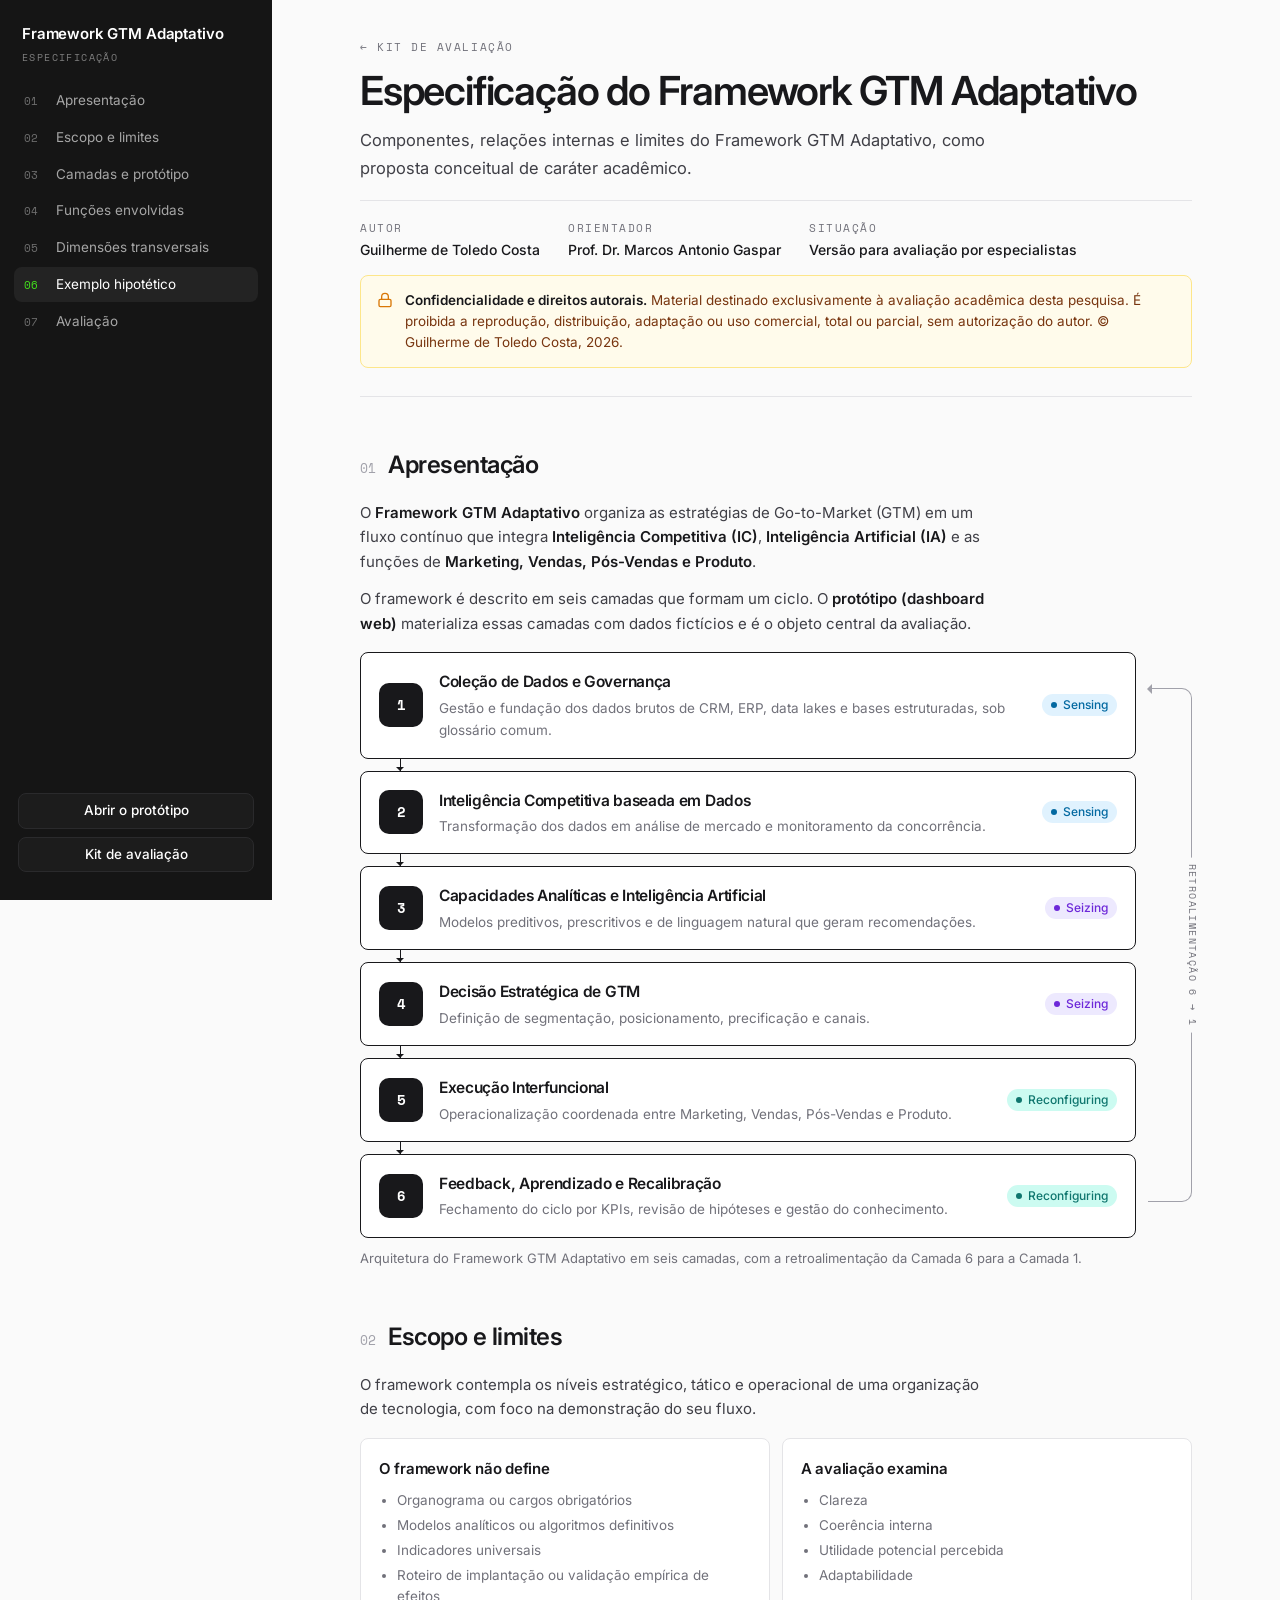
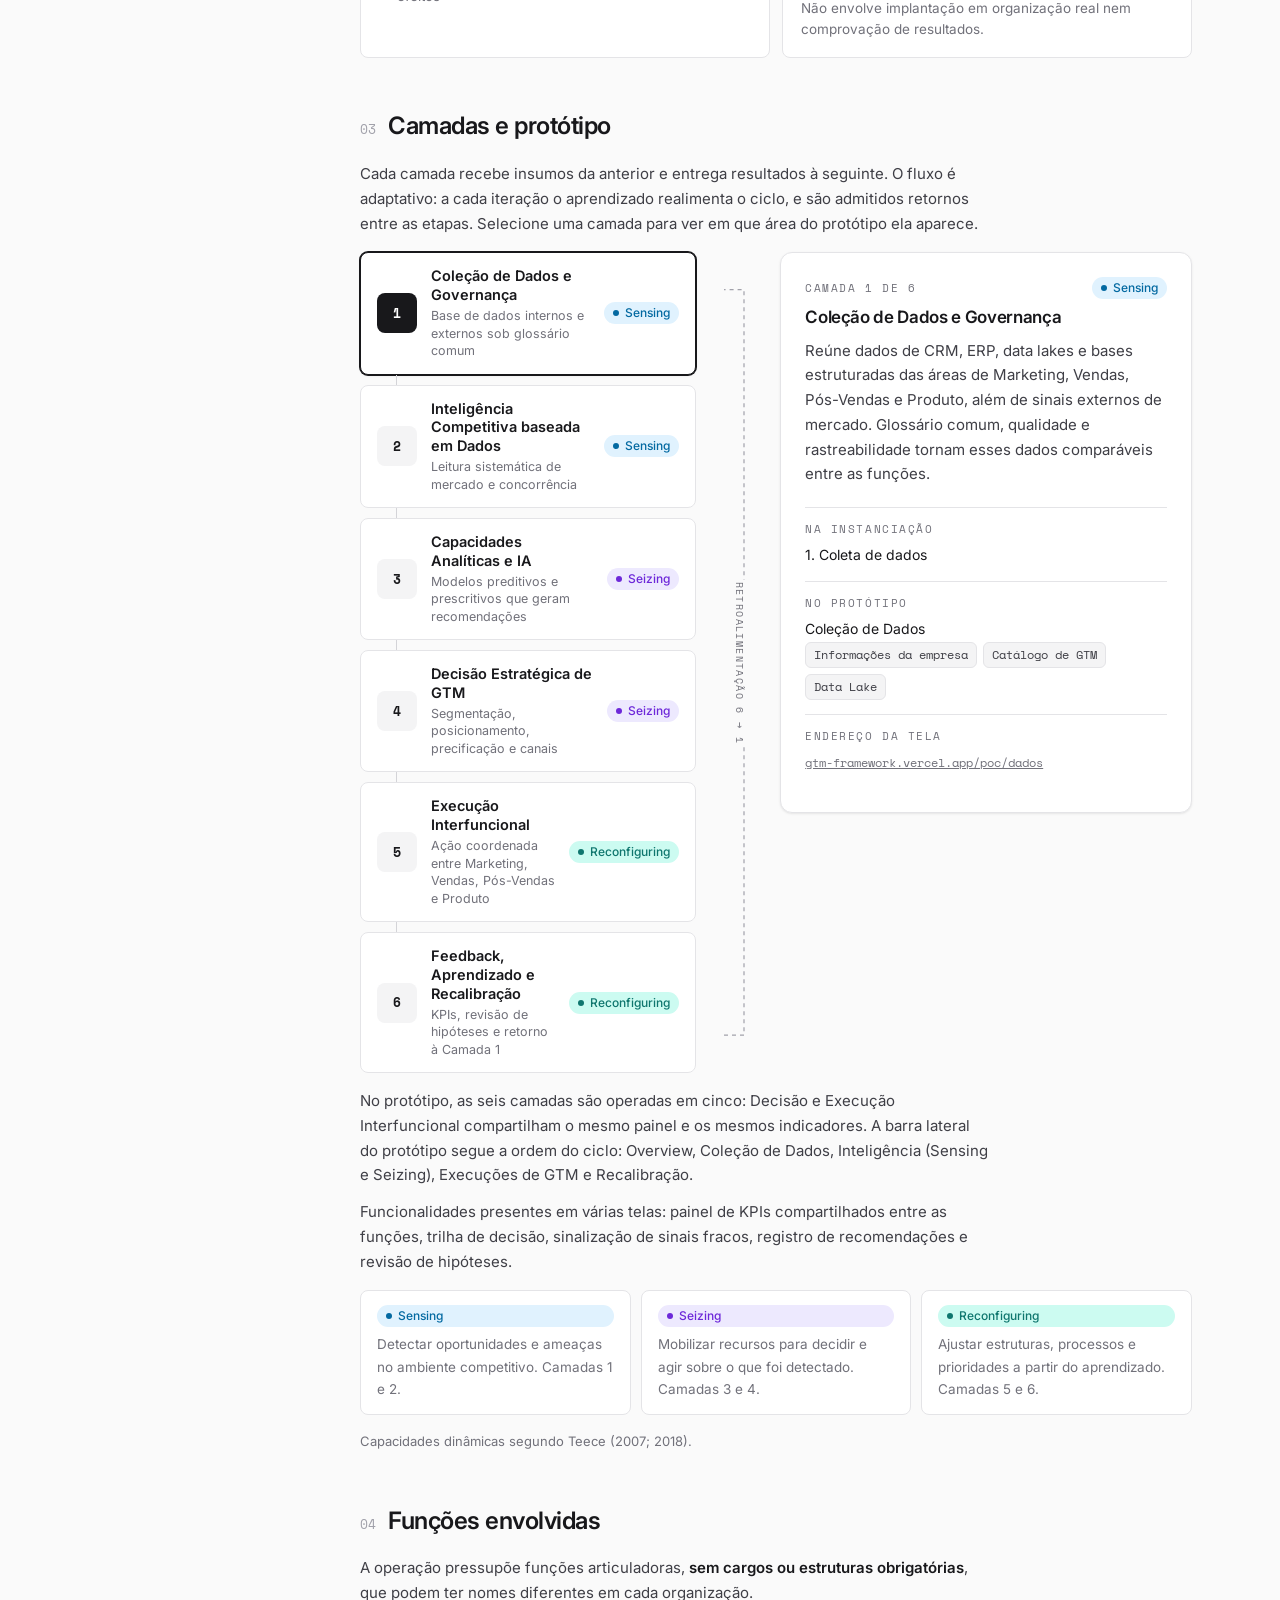
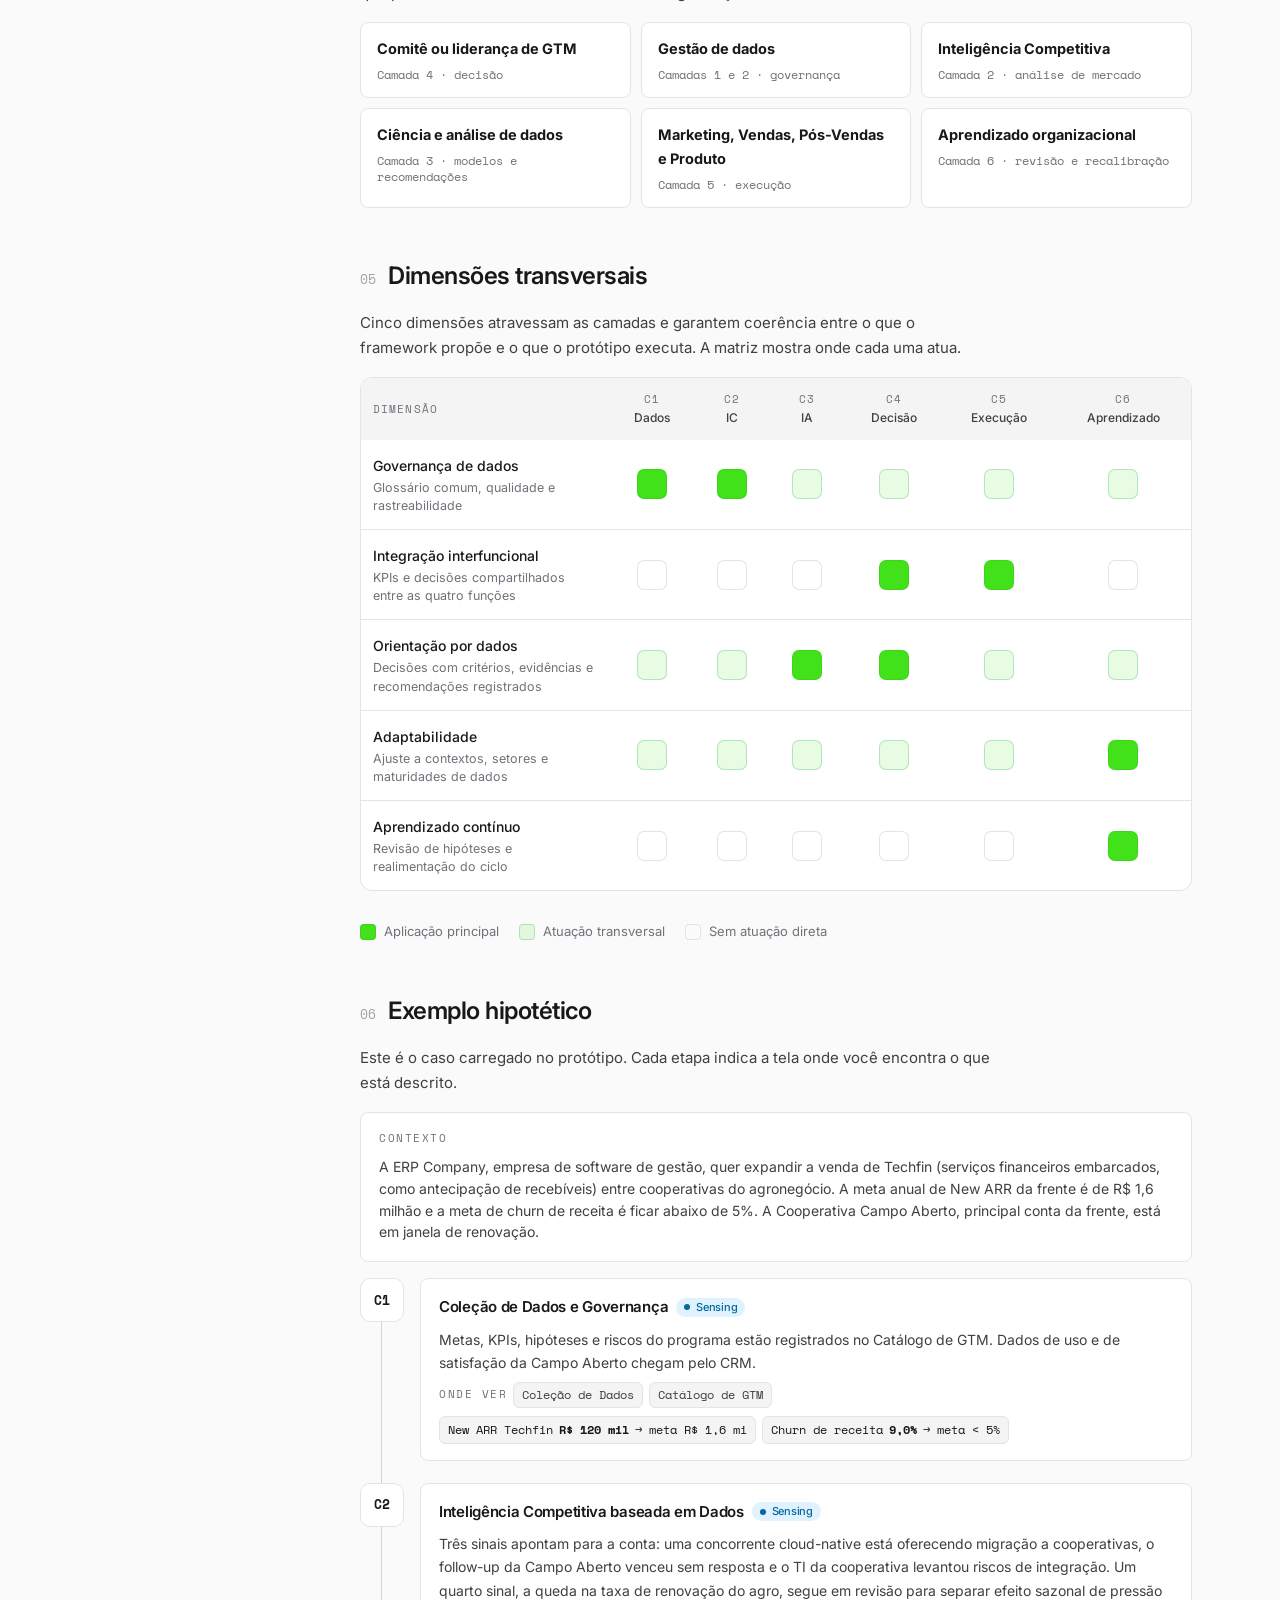
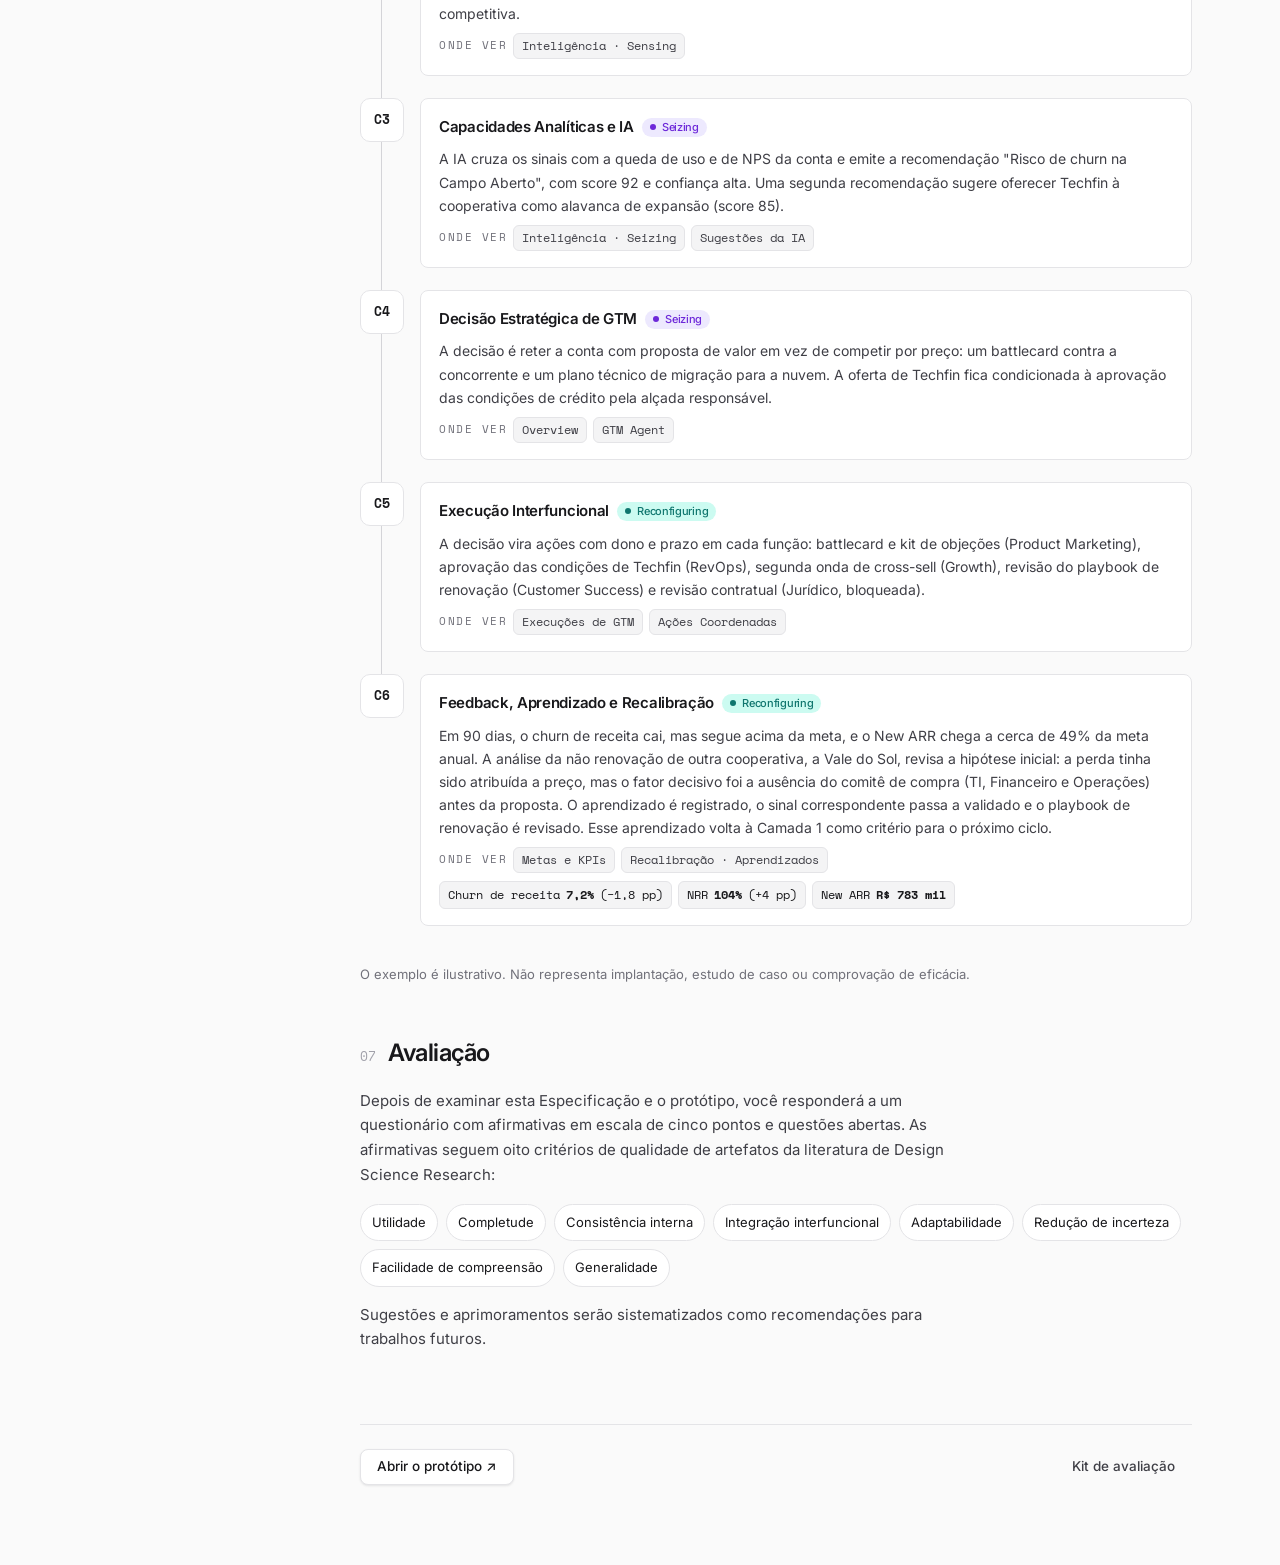
==== commit e8a928a4: "Add files via upload" ====
--- a/especificacao.html
+++ b/especificacao.html
@@ -9,7 +9,7 @@
   A versão comercial, em produção, está em https://strataflow.co
 -->
 <title>Especificação · Framework GTM Adaptativo</title>
-<meta name="description" content="Especificação do Framework GTM Adaptativo para avaliação por especialistas.">
+<meta name="description" content="Especificação do Framework GTM Adaptativo para os especialistas respondentes.">
 <meta name="robots" content="noindex">
 <link rel="preconnect" href="https://fonts.googleapis.com">
 <link rel="preconnect" href="https://fonts.gstatic.com" crossorigin>
@@ -27,23 +27,17 @@
   <nav id="toc">
     <ol>
       <li><a href="#apresentacao"><span class="n">01</span>Apresentação</a></li>
-      <li><a href="#escopo"><span class="n">02</span>Finalidade, escopo e limites</a></li>
-      <li><a href="#modelo"><span class="n">03</span>Modelo teórico conceitual</a></li>
-      <li><a href="#arquitetura"><span class="n">04</span>Arquitetura em seis camadas</a></li>
-      <li><a href="#ponte"><span class="n">05</span>Do framework ao protótipo</a></li>
-      <li><a href="#telas"><span class="n">06</span>Telas e funcionalidades</a></li>
-      <li><a href="#papeis"><span class="n">07</span>Papéis e direitos de decisão</a></li>
-      <li><a href="#dimensoes"><span class="n">08</span>Dimensões transversais</a></li>
-      <li><a href="#fluxo"><span class="n">09</span>Fluxo de operação</a></li>
-      <li><a href="#registros"><span class="n">10</span>Registros previstos</a></li>
-      <li><a href="#exemplo"><span class="n">11</span>Exemplo: o caso Campo Aberto</a></li>
-      <li><a href="#avaliacao"><span class="n">12</span>Como o artefato será avaliado</a></li>
-      <li><a href="#glossario"><span class="n">13</span>Glossário</a></li>
+      <li><a href="#escopo"><span class="n">02</span>Escopo e limites</a></li>
+      <li><a href="#camadas"><span class="n">03</span>Camadas e protótipo</a></li>
+      <li><a href="#funcoes"><span class="n">04</span>Funções envolvidas</a></li>
+      <li><a href="#dimensoes"><span class="n">05</span>Dimensões transversais</a></li>
+      <li><a href="#exemplo"><span class="n">06</span>Exemplo hipotético</a></li>
+      <li><a href="#avaliacao"><span class="n">07</span>Avaliação</a></li>
     </ol>
   </nav>
   <div class="side-actions">
     <a class="btn btn-dark" href="https://gtm-framework.vercel.app/login" target="_blank" rel="noopener">Abrir o protótipo</a>
-    <a class="btn btn-primary" href="https://docs.google.com/forms/d/e/1FAIpQLSe-l0vCF2HoHj6uJk7mGG0qdoyNAl2FYrG4ups2S_jRmHgbUw/viewform" target="_blank" rel="noopener">Responder questionário</a>
+    <a class="btn btn-dark" href="index.html">Kit de avaliação</a>
   </div>
 </aside>
 
@@ -53,170 +47,24 @@
     <header class="doc-head">
       <a class="label" href="index.html" style="text-decoration:none;">← Kit de avaliação</a>
       <h1>Especificação do Framework GTM Adaptativo</h1>
-      <p class="lead">Componentes, relações internas e limites do framework, e a forma como cada um aparece no protótipo que você vai avaliar.</p>
+      <p class="lead">Componentes, relações internas e limites do Framework GTM Adaptativo, como proposta conceitual de caráter acadêmico.</p>
       <div class="credits" style="margin-top: 4px;">
         <div><span class="label">Autor</span><strong>Guilherme de Toledo Costa</strong></div>
         <div><span class="label">Orientador</span><strong>Prof. Dr. Marcos Antonio Gaspar</strong></div>
         <div><span class="label">Situação</span><strong>Versão para avaliação por especialistas</strong></div>
       </div>
+      <div class="rights" role="note">
+        <svg viewBox="0 0 24 24" fill="none" stroke="currentColor" stroke-width="2" stroke-linecap="round" stroke-linejoin="round" aria-hidden="true"><rect x="3" y="11" width="18" height="11" rx="2"/><path d="M7 11V7a5 5 0 0 1 10 0v4"/></svg>
+        <p><strong>Confidencialidade e direitos autorais.</strong> Material destinado exclusivamente à avaliação acadêmica desta pesquisa. É proibida a reprodução, distribuição, adaptação ou uso comercial, total ou parcial, sem autorização do autor. © Guilherme de Toledo Costa, 2026.</p>
+      </div>
     </header>
 
     <!-- 01 -->
     <section id="apresentacao">
       <h2><span class="n">01</span>Apresentação</h2>
       <div class="prose">
-        <p>O <strong>Framework GTM Adaptativo</strong> organiza a formulação e a execução de estratégias de Go-to-Market (GTM) em empresas de tecnologia. Ele integra Inteligência Competitiva (IC) baseada em dados, Inteligência Artificial (IA) e as funções de Marketing, Vendas, Pós-Vendas e Produto em um único ciclo de decisão e aprendizado.</p>
-        <p>O artefato tem dois níveis. A <strong>arquitetura conceitual</strong> descreve o framework em seis camadas. A <strong>instanciação</strong> é um protótipo navegável (dashboard) que materializa essas camadas com dados fictícios. O protótipo é o objeto central desta avaliação.</p>
-        <p>O kit reúne três materiais: esta Especificação, o acesso ao protótipo e o questionário. Leia esta página antes de navegar, porque ela indica onde cada componente do framework aparece nas telas.</p>
-      </div>
-    </section>
-
-    <!-- 02 -->
-    <section id="escopo">
-      <h2><span class="n">02</span>Finalidade, escopo e limites</h2>
-      <div class="prose">
-        <p>A arquitetura abrange os níveis estratégico, tático e operacional de uma organização de tecnologia. O protótipo demonstra o fluxo completo do framework instanciado, da coleta de dados à recalibração.</p>
-      </div>
-      <div class="grid-2">
-        <div class="box">
-          <h4>O protótipo implementa</h4>
-          <ul>
-            <li>Visão integrada das camadas em um fluxo contínuo</li>
-            <li>Painel de KPIs compartilhado entre as funções de GTM</li>
-            <li>Registro e acompanhamento de sinais e recomendações analíticas</li>
-            <li>Ações coordenadas com responsáveis, prazos e tarefas</li>
-            <li>Registro de hipóteses, aprendizados e feedbacks para recalibrar o ciclo</li>
-          </ul>
-        </div>
-        <div class="box">
-          <h4>O framework não define</h4>
-          <ul>
-            <li>Organograma, cargos obrigatórios ou tamanho de equipe</li>
-            <li>Modelos analíticos definitivos ou algoritmos proprietários</li>
-            <li>Indicadores de GTM universais ou padronizados entre setores</li>
-            <li>Roteiro de implantação para uma organização específica</li>
-          </ul>
-        </div>
-      </div>
-      <div class="notice" role="note">
-        <svg viewBox="0 0 24 24" fill="none" stroke="currentColor" stroke-width="2" stroke-linecap="round" stroke-linejoin="round" aria-hidden="true"><circle cx="12" cy="12" r="10"/><path d="M12 16v-4"/><path d="M12 8h.01"/></svg>
-        <p><strong>O que esta avaliação cobre.</strong> Clareza, coerência interna, utilidade potencial e adaptabilidade do artefato. Ela não envolve implantação em uma organização nem a comprovação de efeitos sobre resultados de GTM.</p>
-      </div>
-    </section>
-
-    <!-- 03 -->
-    <section id="modelo">
-      <h2><span class="n">03</span>Modelo teórico conceitual</h2>
-      <div class="prose">
-        <p>O modelo teórico reúne os construtos que a revisão sistemática da literatura encontrou isolados: Conhecimentos e Dados, Inteligência Competitiva, Estratégias de GTM, Decisão Adaptativa, Execução Estratégica, Inteligência Artificial e Integração Interfuncional. O ciclo central representa o ajuste contínuo da estratégia com base em novos dados.</p>
-      </div>
-      <div class="card" style="padding: 16px;">
-<figure class="model" aria-labelledby="model-cap-spec">
-  <div class="model-svg">
-    <svg viewBox="0 0 1100 520" role="img" aria-label="Modelo teórico conceitual do Framework GTM Adaptativo: Inteligência Artificial sobre um ciclo entre Conhecimentos e Dados, Decisão Adaptativa e Execução Estratégica, alimentado por Inteligência Competitiva e Estratégias de GTM, e conectado à Integração Interfuncional entre Marketing, Comercial, Pós-Vendas e Produto.">
-      <defs>
-        <pattern id="dots" width="8" height="8" patternUnits="userSpaceOnUse"><circle cx="1" cy="1" r=".9" fill="#E4E4E7"/></pattern>
-        <marker id="ah" viewBox="0 0 10 10" refX="9" refY="5" markerWidth="7" markerHeight="7" orient="auto-start-reverse"><path d="M0 0 L10 5 L0 10 z" fill="#18181B"/></marker>
-        <marker id="dot" viewBox="0 0 10 10" refX="5" refY="5" markerWidth="6" markerHeight="6"><circle cx="5" cy="5" r="4" fill="#18181B"/></marker>
-      </defs>
-      <rect x="6" y="6" width="1088" height="508" rx="10" fill="#FFFFFF" stroke="#E4E4E7"/>
-      <rect x="20" y="20" width="806" height="480" rx="8" fill="url(#dots)" stroke="#A1A1AA" stroke-dasharray="5 5"/>
-
-      <!-- Inteligência Artificial -->
-      <rect x="168" y="38" width="520" height="66" rx="8" fill="#FFFFFF" stroke="#8B5CF6" stroke-width="1.4"/>
-      <text x="428" y="66" text-anchor="middle" class="t-title">Inteligência Artificial</text>
-      <text x="428" y="88" text-anchor="middle" class="t-desc">Automação e análise preditiva para antecipar tendências e otimizar processos</text>
-
-      <rect x="36" y="122" width="774" height="362" rx="8" fill="none" stroke="#A1A1AA" stroke-dasharray="5 5"/>
-
-      <!-- grupo esquerdo -->
-      <rect x="54" y="152" width="216" height="304" rx="8" fill="none" stroke="#A1A1AA" stroke-dasharray="5 5"/>
-      <rect x="70" y="168" width="184" height="128" rx="8" fill="#FFFFFF" stroke="#0EA5E9" stroke-width="1.4"/>
-      <text x="162" y="198" text-anchor="middle" class="t-title">Inteligência</text>
-      <text x="162" y="219" text-anchor="middle" class="t-title">Competitiva</text>
-      <text x="162" y="244" text-anchor="middle" class="t-desc">Coleta e análise rigorosa</text>
-      <text x="162" y="261" text-anchor="middle" class="t-desc">de informações de mercado</text>
-      <text x="162" y="278" text-anchor="middle" class="t-desc">para embasar decisões</text>
-      <rect x="70" y="312" width="184" height="128" rx="8" fill="#FFFFFF" stroke="#18181B" stroke-width="1.2"/>
-      <text x="162" y="346" text-anchor="middle" class="t-title">Estratégias de GTM</text>
-      <text x="162" y="372" text-anchor="middle" class="t-desc">Plano de ação para a</text>
-      <text x="162" y="389" text-anchor="middle" class="t-desc">execução e ajuste constante</text>
-      <text x="162" y="406" text-anchor="middle" class="t-desc">de presença de mercado</text>
-
-      <!-- ciclo -->
-      <rect x="326" y="258" width="232" height="86" rx="8" fill="#FFFFFF" stroke="#18181B" stroke-width="1.6"/>
-      <text x="442" y="290" text-anchor="middle" class="t-title">Conhecimentos &amp; Dados</text>
-      <text x="442" y="312" text-anchor="middle" class="t-desc">Ponto de partida que alimenta</text>
-      <text x="442" y="329" text-anchor="middle" class="t-desc">o ciclo com informações acionáveis</text>
-
-      <rect x="592" y="140" width="202" height="98" rx="8" fill="#FFFFFF" stroke="#18181B" stroke-width="1.2"/>
-      <text x="693" y="170" text-anchor="middle" class="t-title">Decisão Adaptativa</text>
-      <text x="693" y="194" text-anchor="middle" class="t-desc">Ajuste rápido de rota com</text>
-      <text x="693" y="211" text-anchor="middle" class="t-desc">base em resultados e</text>
-      <text x="693" y="228" text-anchor="middle" class="t-desc">novos dados</text>
-
-      <rect x="592" y="368" width="202" height="98" rx="8" fill="#FFFFFF" stroke="#18181B" stroke-width="1.2"/>
-      <text x="693" y="398" text-anchor="middle" class="t-title">Execução Estratégica</text>
-      <text x="693" y="422" text-anchor="middle" class="t-desc">Implementação tática das</text>
-      <text x="693" y="439" text-anchor="middle" class="t-desc">estratégias baseadas nos</text>
-      <text x="693" y="456" text-anchor="middle" class="t-desc">dados coletados</text>
-
-      <path d="M272 300 H322" fill="none" stroke="#18181B" stroke-width="1.4" marker-start="url(#ah)" marker-end="url(#ah)"/>
-      <path d="M408 254 C 420 180, 500 162, 588 178" fill="none" stroke="#18181B" stroke-width="1.4" marker-start="url(#dot)" marker-end="url(#ah)"/>
-      <path d="M740 244 C 772 290, 772 318, 742 362" fill="none" stroke="#18181B" stroke-width="1.4" marker-start="url(#dot)" marker-end="url(#ah)"/>
-      <path d="M588 440 C 500 470, 420 440, 410 348" fill="none" stroke="#18181B" stroke-width="1.4" marker-start="url(#dot)" marker-end="url(#ah)"/>
-
-      <!-- título e integração -->
-      <text x="962" y="48" text-anchor="middle" class="t-brand-s">FRAMEWORK</text>
-      <text x="962" y="88" text-anchor="middle" class="t-brand">GTM</text>
-      <text x="962" y="112" text-anchor="middle" class="t-brand-s">ADAPTATIVO</text>
-      <rect x="846" y="122" width="232" height="378" rx="8" fill="none" stroke="#A1A1AA" stroke-dasharray="5 5"/>
-      <text x="962" y="154" text-anchor="middle" class="t-title">Integração Interfuncional</text>
-      <text x="962" y="176" text-anchor="middle" class="t-desc">Sinergia entre áreas e</text>
-      <text x="962" y="193" text-anchor="middle" class="t-desc">quebra de silos</text>
-      <g class="fn">
-        <rect x="866" y="212" width="192" height="58" rx="8" fill="#FFFFFF" stroke="#18181B" stroke-width="1.2"/><text x="962" y="246" text-anchor="middle" class="t-title">Marketing</text>
-        <rect x="866" y="282" width="192" height="58" rx="8" fill="#FFFFFF" stroke="#18181B" stroke-width="1.2"/><text x="962" y="316" text-anchor="middle" class="t-title">Comercial</text>
-        <rect x="866" y="352" width="192" height="58" rx="8" fill="#FFFFFF" stroke="#18181B" stroke-width="1.2"/><text x="962" y="386" text-anchor="middle" class="t-title">Pós-Vendas</text>
-        <rect x="866" y="422" width="192" height="58" rx="8" fill="#FFFFFF" stroke="#18181B" stroke-width="1.2"/><text x="962" y="456" text-anchor="middle" class="t-title">Produto</text>
-      </g>
-      <path d="M798 432 H830 V300 H842" fill="none" stroke="#18181B" stroke-width="1.4" marker-start="url(#ah)" marker-end="url(#ah)"/>
-    </svg>
-  </div>
-
-  <div class="model-stack" >
-    <div class="m-box m-ia"><strong>Inteligência Artificial</strong><span>Automação e análise preditiva para antecipar tendências e otimizar processos</span></div>
-    <div class="m-group">
-      <div class="m-box m-ic"><strong>Inteligência Competitiva</strong><span>Coleta e análise rigorosa de informações de mercado para embasar decisões</span></div>
-      <div class="m-box"><strong>Estratégias de GTM</strong><span>Plano de ação para a execução e ajuste constante de presença de mercado</span></div>
-    </div>
-    <div class="m-arrow">↕</div>
-    <div class="m-cycle">
-      <span class="label">Ciclo adaptativo</span>
-      <div class="m-box m-core"><strong>Conhecimentos &amp; Dados</strong><span>Ponto de partida que alimenta o ciclo com informações acionáveis</span></div>
-      <div class="m-arrow">↓</div>
-      <div class="m-box"><strong>Decisão Adaptativa</strong><span>Ajuste rápido de rota com base em resultados e novos dados</span></div>
-      <div class="m-arrow">↓</div>
-      <div class="m-box"><strong>Execução Estratégica</strong><span>Implementação tática das estratégias baseadas nos dados coletados</span></div>
-      <div class="m-arrow">↺ retorna a Conhecimentos &amp; Dados</div>
-    </div>
-    <div class="m-arrow">↕</div>
-    <div class="m-group">
-      <span class="label">Integração Interfuncional</span>
-      <div class="m-fns"><span>Marketing</span><span>Comercial</span><span>Pós-Vendas</span><span>Produto</span></div>
-    </div>
-  </div>
-  <figcaption id="model-cap-spec">Modelo teórico conceitual do Framework GTM Adaptativo (Figura 2 da dissertação). Fonte: elaborado pelo autor.</figcaption>
-</figure>
-
-      </div>
-    </section>
-
-    <!-- 04 -->
-    <section id="arquitetura">
-      <h2><span class="n">04</span>Arquitetura em seis camadas</h2>
-      <div class="prose">
-        <p>A arquitetura transforma o modelo teórico em seis camadas interdependentes. Os dados sobem da Camada 1 até a ação estratégica. As decisões descem e orientam o que deve ser coletado. Um laço de retroalimentação conecta a Camada 6 à Camada 1 e reinicia o ciclo.</p>
+        <p>O <strong>Framework GTM Adaptativo</strong> organiza as estratégias de Go-to-Market (GTM) em um fluxo contínuo que integra <strong>Inteligência Competitiva (IC)</strong>, <strong>Inteligência Artificial (IA)</strong> e as funções de <strong>Marketing, Vendas, Pós-Vendas e Produto</strong>.</p>
+        <p>O framework é descrito em seis camadas que formam um ciclo. O <strong>protótipo (dashboard web)</strong> materializa essas camadas com dados fictícios e é o objeto central da avaliação.</p>
       </div>
       <figure class="figure" style="margin:0;">
         <div class="arch-static">
@@ -230,106 +78,102 @@
           </ol>
           <div class="arch-loop" aria-hidden="true"><span>Retroalimentação 6 → 1</span></div>
         </div>
-        <figcaption>Arquitetura do Framework GTM Adaptativo (Figura 3 da dissertação), com as capacidades dinâmicas de Teece (2007; 2018) associadas a cada par de camadas.</figcaption>
+        <figcaption>Arquitetura do Framework GTM Adaptativo em seis camadas, com a retroalimentação da Camada 6 para a Camada 1.</figcaption>
       </figure>
-      <div class="scroll-x">
-        <table class="tbl">
-          <thead><tr><th scope="col">Capacidade dinâmica</th><th scope="col">Camadas</th><th scope="col">Papel no ciclo</th></tr></thead>
-          <tbody>
-            <tr><th scope="row"><span class="cap cap-sensing">Sensing</span></th><td>1 e 2</td><td>Detectar oportunidades e ameaças no ambiente competitivo</td></tr>
-            <tr><th scope="row"><span class="cap cap-seizing">Seizing</span></th><td>3 e 4</td><td>Mobilizar recursos analíticos para decidir e agir</td></tr>
-            <tr><th scope="row"><span class="cap cap-reconf">Reconfiguring</span></th><td>5 e 6</td><td>Ajustar estruturas, processos e prioridades com base no aprendizado</td></tr>
-          </tbody>
-        </table>
+
+    </section>
+
+    <!-- 02 -->
+    <section id="escopo">
+      <h2><span class="n">02</span>Escopo e limites</h2>
+      <div class="prose">
+        <p>O framework contempla os níveis estratégico, tático e operacional de uma organização de tecnologia, com foco na demonstração do seu fluxo.</p>
+      </div>
+      <div class="grid-2">
+        <div class="box">
+          <h4>O framework não define</h4>
+          <ul>
+            <li>Organograma ou cargos obrigatórios</li>
+            <li>Modelos analíticos ou algoritmos definitivos</li>
+            <li>Indicadores universais</li>
+            <li>Roteiro de implantação ou validação empírica de efeitos</li>
+          </ul>
+        </div>
+        <div class="box">
+          <h4>A avaliação examina</h4>
+          <ul>
+            <li>Clareza</li>
+            <li>Coerência interna</li>
+            <li>Utilidade potencial percebida</li>
+            <li>Adaptabilidade</li>
+          </ul>
+          <p style="margin-top: 4px;">Não envolve implantação em organização real nem comprovação de resultados.</p>
+        </div>
+      </div>
+    </section>
+
+    <!-- 03 -->
+    <section id="camadas">
+      <h2><span class="n">03</span>Camadas e protótipo</h2>
+      <div class="prose">
+        <p>Cada camada recebe insumos da anterior e entrega resultados à seguinte. O fluxo é adaptativo: a cada iteração o aprendizado realimenta o ciclo, e são admitidos retornos entre as etapas. Selecione uma camada para ver em que área do protótipo ela aparece.</p>
+      </div>
+      <div class="arch">
+        <div class="stack" id="layer-stack" role="tablist" aria-label="Camadas do framework" aria-orientation="vertical">
+          <div class="loop" aria-hidden="true">
+            <svg viewBox="0 0 30 100" preserveAspectRatio="none">
+              <path d="M2 99 H22 V1 H2" fill="none" stroke="#A1A1AA" stroke-width="1.2" vector-effect="non-scaling-stroke" stroke-dasharray="4 4"/>
+            </svg>
+            <span class="loop-label">Retroalimentação 6 → 1</span>
+          </div>
+        </div>
+        <article class="card detail" id="layer-detail" role="tabpanel" aria-live="polite">
+          <div class="top">
+            <span class="label" data-f="label">Camada 1 de 6</span>
+            <span class="cap cap-sensing" data-f="cap">Sensing</span>
+          </div>
+          <h3 data-f="name">Coleção de Dados e Governança</h3>
+          <p class="desc" data-f="desc"></p>
+          <dl>
+            <div class="row"><dt class="label">Na instanciação</dt><dd data-f="inst"></dd></div>
+            <div class="row"><dt class="label">No protótipo</dt><dd><span data-f="module"></span><div class="screens" data-f="screens"></div></dd></div>
+            <div class="row"><dt class="label">Endereço da tela</dt><dd><a class="route" data-f="route" href="https://gtm-framework.vercel.app/poc" target="_blank" rel="noopener"></a></dd></div>
+          </dl>
+        </article>
+      </div>
+      <div class="prose">
+        <p>No protótipo, as seis camadas são operadas em cinco: Decisão e Execução Interfuncional compartilham o mesmo painel e os mesmos indicadores. A barra lateral do protótipo segue a ordem do ciclo: Overview, Coleção de Dados, Inteligência (Sensing e Seizing), Execuções de GTM e Recalibração.</p>
+        <p>Funcionalidades presentes em várias telas: painel de KPIs compartilhados entre as funções, trilha de decisão, sinalização de sinais fracos, registro de recomendações e revisão de hipóteses.</p>
+      </div>
+      <div class="mini-gloss">
+        <div><span class="cap cap-sensing">Sensing</span><p>Detectar oportunidades e ameaças no ambiente competitivo. Camadas 1 e 2.</p></div>
+        <div><span class="cap cap-seizing">Seizing</span><p>Mobilizar recursos para decidir e agir sobre o que foi detectado. Camadas 3 e 4.</p></div>
+        <div><span class="cap cap-reconf">Reconfiguring</span><p>Ajustar estruturas, processos e prioridades a partir do aprendizado. Camadas 5 e 6.</p></div>
+      </div>
+      <p style="font-size: 13px; color: var(--fg-3);">Capacidades dinâmicas segundo Teece (2007; 2018).</p>
+    </section>
+
+    <!-- 04 -->
+    <section id="funcoes">
+      <h2><span class="n">04</span>Funções envolvidas</h2>
+      <div class="prose">
+        <p>A operação pressupõe funções articuladoras, <strong>sem cargos ou estruturas obrigatórias</strong>, que podem ter nomes diferentes em cada organização.</p>
+      </div>
+      <div class="roles">
+        <div><strong>Comitê ou liderança de GTM</strong><span class="route">Camada 4 · decisão</span></div>
+        <div><strong>Gestão de dados</strong><span class="route">Camadas 1 e 2 · governança</span></div>
+        <div><strong>Inteligência Competitiva</strong><span class="route">Camada 2 · análise de mercado</span></div>
+        <div><strong>Ciência e análise de dados</strong><span class="route">Camada 3 · modelos e recomendações</span></div>
+        <div><strong>Marketing, Vendas, Pós-Vendas e Produto</strong><span class="route">Camada 5 · execução</span></div>
+        <div><strong>Aprendizado organizacional</strong><span class="route">Camada 6 · revisão e recalibração</span></div>
       </div>
     </section>
 
     <!-- 05 -->
-    <section id="ponte">
-      <h2><span class="n">05</span>Do framework ao protótipo</h2>
-      <div class="prose">
-        <p>O protótipo opera as seis camadas conceituais em cinco camadas de instanciação. A Decisão Estratégica e a Execução Interfuncional compartilham o mesmo painel e os mesmos indicadores, o que permite demonstrar a coordenação entre as funções sem duplicar telas. O quadro abaixo mostra onde encontrar cada camada.</p>
-      </div>
-      <div class="scroll-x">
-        <table class="tbl tbl-wide">
-          <thead><tr><th scope="col">Camada da arquitetura</th><th scope="col">Camada da instanciação</th><th scope="col">Módulo no protótipo</th><th scope="col">Telas e opções</th><th scope="col">Capacidade</th></tr></thead>
-          <tbody>
-            <tr><th scope="row">1. Coleção de Dados e Governança</th><td>1. Coleta de dados</td><td>Coleção de Dados</td><td>Informações da empresa (dados, canais, Matriz SWOT); Catálogo de GTM (Métricas &amp; KPIs, Objetivos &amp; Metas, Hipóteses, Riscos &amp; Contexto); Data Lake</td><td><span class="cap cap-sensing">Sensing</span></td></tr>
-            <tr><th scope="row">2. IC baseada em Dados</th><td>2. Inteligência Competitiva</td><td>Inteligência · Sensing</td><td>Mercado; Concorrência</td><td><span class="cap cap-sensing">Sensing</span></td></tr>
-            <tr><th scope="row">3. Capacidades Analíticas e IA</th><td>3. IA/Analítica</td><td>Inteligência · Seizing</td><td>Sugestões da IA; GTM Agent</td><td><span class="cap cap-seizing">Seizing</span></td></tr>
-            <tr><th scope="row">4. Decisão Estratégica de GTM</th><td>4. Decisão</td><td>Overview e Catálogo de GTM</td><td>Metas &amp; KPIs; Objetivos &amp; Metas; Hipóteses, Riscos &amp; Contexto; Recomendações de IA</td><td><span class="cap cap-seizing">Seizing</span></td></tr>
-            <tr><th scope="row">5. Execução Interfuncional</th><td>4. Decisão (consolidada)</td><td>Execuções de GTM · Execução</td><td>Ações Coordenadas</td><td><span class="cap cap-reconf">Reconfiguring</span></td></tr>
-            <tr><th scope="row">6. Feedback, Aprendizado e Recalibração</th><td>5. Aprendizado</td><td>Execuções de GTM · Integração; Recalibração</td><td>Metas e KPIs; Aprendizados; Feedbacks</td><td><span class="cap cap-reconf">Reconfiguring</span></td></tr>
-            <tr><th scope="row">Laço de retroalimentação (6 → 1)</th><td>Reinício do ciclo</td><td>Overview</td><td>Entrada do ciclo</td><td class="mono">Ciclo</td></tr>
-          </tbody>
-        </table>
-      </div>
-      <p style="font-size: 13px; color: var(--fg-3);">Baseado nos Quadros 20 e 21 da dissertação.</p>
-    </section>
-
-    <!-- 06 -->
-    <section id="telas">
-      <h2><span class="n">06</span>Telas e funcionalidades do protótipo</h2>
-      <div class="prose">
-        <p>O protótipo começa por uma tela de login e se organiza em torno do Overview, que resume o estado do ciclo. A barra lateral leva às demais áreas na ordem do ciclo.</p>
-      </div>
-      <div class="scroll-x">
-        <table class="tbl tbl-wide">
-          <thead><tr><th scope="col">Área</th><th scope="col">O que o avaliador encontra</th><th scope="col">Endereço</th></tr></thead>
-          <tbody>
-            <tr><th scope="row">Overview</th><td>Sinais ativos, recomendações pendentes e metas em risco; status geral das iniciativas; KPIs com baseline e meta; atalhos para sinais, recomendações e ações.</td><td class="mono">/poc</td></tr>
-            <tr><th scope="row">Coleção de Dados</th><td>Dados da empresa e do posicionamento, canais de aquisição, Matriz SWOT, catálogo de KPIs, metas, hipóteses e riscos, e o Data Lake.</td><td class="mono">/poc/dados</td></tr>
-            <tr><th scope="row">Inteligência · Sensing</th><td>Sinais de mercado e de concorrência com status, importância, confiança, origem e o KPI ou ação a que se vinculam.</td><td class="mono">/poc/sinais</td></tr>
-            <tr><th scope="row">Inteligência · Seizing</th><td>Recomendações da IA com score, confiança, impacto e justificativa; fila de pendentes, em revisão, aplicadas e histórico; conversa com o GTM Agent.</td><td class="mono">/poc/sinais?sub=decisoes</td></tr>
-            <tr><th scope="row">Execuções de GTM</th><td>Ações coordenadas com categoria, responsável, área, prazo e tarefas; em Metas e KPIs, saúde do projeto, funil, impacto em contas e canais.</td><td class="mono">/poc/recomendacoes</td></tr>
-            <tr><th scope="row">Recalibração</th><td>Aprendizados e feedbacks registrados, com origem, responsável e reutilização em outros ciclos.</td><td class="mono">/poc/feedback</td></tr>
-          </tbody>
-        </table>
-      </div>
-      <h3>Funcionalidades que atravessam as telas</h3>
-      <div class="grid-2">
-        <div class="box"><h4>Painel de KPIs transversais</h4><p>Indicadores compartilhados entre Marketing, Vendas, Pós-Vendas e Produto, com baseline, meta e variação. Aparece no Overview e em Execuções de GTM · Metas e KPIs.</p></div>
-        <div class="box"><h4>Trilha de decisão</h4><p>Cada recomendação passa por pendente, em revisão, aplicada ou rejeitada, com responsável e data. Aparece em Inteligência · Seizing.</p></div>
-        <div class="box"><h4>Sinalização de sinais fracos</h4><p>Sinais classificados por importância e confiança, com fila de revisão humana. Aparece em Inteligência · Sensing.</p></div>
-        <div class="box"><h4>Registro de recomendações</h4><p>Score, confiança, impacto e os sinais que sustentam cada recomendação. Aparece em Inteligência · Seizing.</p></div>
-        <div class="box"><h4>Revisão de hipóteses</h4><p>Hipóteses e riscos do programa no Catálogo de GTM; resultados e aprendizados que as confirmam ou revisam em Recalibração.</p></div>
-        <div class="box"><h4>Ações coordenadas</h4><p>Desdobramento da decisão em ações por função, com prazos, tarefas e bloqueios. Aparece em Execuções de GTM.</p></div>
-      </div>
-    </section>
-
-    <!-- 07 -->
-    <section id="papeis">
-      <h2><span class="n">07</span>Papéis e direitos de decisão</h2>
-      <div class="prose">
-        <p>O framework pressupõe funções articuladoras, sem definir cargos ou hierarquias. Os nomes abaixo indicam responsabilidades e podem variar de uma empresa para outra.</p>
-      </div>
-      <div class="scroll-x">
-        <table class="tbl tbl-wide">
-          <thead><tr><th scope="col">Função</th><th scope="col">Responsabilidade</th><th scope="col">Decide sobre</th><th scope="col">Não decide sobre</th><th scope="col">Camadas · nível</th></tr></thead>
-          <tbody>
-            <tr><th scope="row">Comitê ou liderança de GTM</th><td>Aprovar prioridades e decidir segmento, canal, preço e posicionamento</td><td>Decisões de GTM; prioridades; conflitos entre funções</td><td>Execução direta de coleta, inteligência ou analítica</td><td class="mono">C4 · estratégico e tático</td></tr>
-            <tr><th scope="row">Gestor de dados (data steward)</th><td>Qualidade, governança e glossário comum dos dados</td><td>Glossário, padrões e qualidade dos dados</td><td>Estratégia de GTM e alocação de recursos</td><td class="mono">C1 e C2 · tático e operacional</td></tr>
-            <tr><th scope="row">Analista de Inteligência Competitiva</th><td>Transformar sinais e dados em inteligência acionável</td><td>Fontes, enriquecimento e validação da inteligência</td><td>Estratégia de GTM e prioridades de negócio</td><td class="mono">C2 · tático</td></tr>
-            <tr><th scope="row">Cientista ou analista de dados</th><td>Operar modelos preditivos e analíticos</td><td>Modelos, parâmetros e variáveis; limitações dos modelos</td><td>Execução de GTM e prioridades estratégicas</td><td class="mono">C3 · tático e operacional</td></tr>
-            <tr><th scope="row">Marketing, Vendas, Pós-Vendas e Produto</th><td>Executar as decisões e registrar resultados e feedbacks</td><td>Execução das ações sob sua responsabilidade</td><td>Prioridades estratégicas e decisões interfuncionais</td><td class="mono">C5 · operacional</td></tr>
-            <tr><th scope="row">Aprendizado organizacional</th><td>Registrar resultados, revisar hipóteses e recalibrar o ciclo</td><td>Hipóteses revisadas, aprendizados e ajustes de parâmetros</td><td>Execução de GTM e prioridades estratégicas</td><td class="mono">C6 · tático</td></tr>
-          </tbody>
-        </table>
-      </div>
-    </section>
-
-    <!-- 08 -->
     <section id="dimensoes">
-      <h2><span class="n">08</span>Dimensões transversais</h2>
-      <div class="prose">
-        <p>Cinco dimensões atravessam as camadas e garantem coerência entre o que o framework propõe e o que o protótipo executa.</p>
-      </div>
-      <div class="grid-2">
-        <div class="box"><h4>Governança de dados</h4><p>Glossário comum, qualidade, rastreabilidade e padrões compartilhados. Principal nas Camadas 1 e 2. No protótipo: Coleção de Dados, Catálogo de GTM e Data Lake.</p></div>
-        <div class="box"><h4>Integração interfuncional</h4><p>KPIs e decisões compartilhados entre as quatro funções. Principal nas Camadas 4 e 5. No protótipo: painel de KPIs e Ações Coordenadas.</p></div>
-        <div class="box"><h4>Orientação por dados</h4><p>Decisões com critérios, evidências e recomendações registrados. Presente em todas as camadas. No protótipo: trilha de decisão e registro de recomendações.</p></div>
-        <div class="box"><h4>Adaptabilidade</h4><p>Ajuste a contextos, setores e maturidades de dados. Principal na Camada 6. No protótipo: catálogo configurável de KPIs, metas e hipóteses, e a recalibração do ciclo.</p></div>
-        <div class="box"><h4>Aprendizado contínuo</h4><p>Revisão de hipóteses e realimentação do ciclo com resultados e feedbacks. Principal na Camada 6. No protótipo: Recalibração · Aprendizados e Feedbacks.</p></div>
+      <h2><span class="n">05</span>Dimensões transversais</h2>
+      <div class="prose">
+        <p>Cinco dimensões atravessam as camadas e garantem coerência entre o que o framework propõe e o que o protótipo executa. A matriz mostra onde cada uma atua.</p>
       </div>
       <div class="scroll-x">
         <table class="matrix">
@@ -401,48 +245,11 @@
 
     </section>
 
-    <!-- 09 -->
-    <section id="fluxo">
-      <h2><span class="n">09</span>Fluxo de operação</h2>
-      <div class="prose">
-        <p>O percurso abaixo segue a sequência de navegação do protótipo. O fluxo admite retornos: uma análise pode pedir novos dados, uma decisão pode ser revista e a execução pode revelar novos sinais.</p>
-      </div>
-      <ol class="flow">
-        <li><span class="n">C1</span><div class="body"><h4>Coleta de dados</h4><p>Consultar fontes, glossário, KPIs, metas e hipóteses do programa.</p><div class="where"><span class="label">Registro</span>Base integrada e governada</div></div></li>
-        <li><span class="n">C2</span><div class="body"><h4>Inteligência Competitiva</h4><p>Analisar sinais de mercado e concorrência, com confiança e impacto.</p><div class="where"><span class="label">Registro</span>Sinais validados e contextualizados</div></div></li>
-        <li><span class="n">C3</span><div class="body"><h4>IA e analítica</h4><p>Examinar recomendações, scores e justificativas; mover para revisão, adiar ou rejeitar.</p><div class="where"><span class="label">Registro</span>Recomendações emitidas e rastreadas</div></div></li>
-        <li><span class="n">C4</span><div class="body"><h4>Decisão</h4><p>Ler os KPIs transversais e registrar a decisão de GTM com critérios e responsáveis.</p><div class="where"><span class="label">Registro</span>Decisão com critérios e responsáveis</div></div></li>
-        <li><span class="n">C5</span><div class="body"><h4>Execução</h4><p>Desdobrar a decisão em ações coordenadas entre as funções, com prazos e tarefas.</p><div class="where"><span class="label">Registro</span>Plano de execução</div></div></li>
-        <li><span class="n">C6</span><div class="body"><h4>Aprendizado e recalibração</h4><p>Comparar resultados com as metas, revisar hipóteses, registrar aprendizados e iniciar novo ciclo.</p><div class="where"><span class="label">Registro</span>Hipóteses revisadas e aprendizados</div></div></li>
-      </ol>
-    </section>
-
-    <!-- 10 -->
-    <section id="registros">
-      <h2><span class="n">10</span>Registros previstos</h2>
-      <div class="prose">
-        <p>Os registros tornam observáveis as decisões e quem responde por elas. O protótipo define o conteúdo mínimo de cada um. O nível de detalhe acompanha a criticidade da decisão.</p>
-      </div>
-      <div class="scroll-x">
-        <table class="tbl tbl-wide">
-          <thead><tr><th scope="col">Registro</th><th scope="col">Conteúdo mínimo</th><th scope="col">Finalidade</th><th scope="col">Onde aparece</th></tr></thead>
-          <tbody>
-            <tr><th scope="row">Sinais detectados</th><td>Fonte, data, impacto, evidências e responsável</td><td>Rastrear o sensing e identificar padrões ao longo do tempo</td><td>Inteligência · Sensing</td></tr>
-            <tr><th scope="row">Inteligência estruturada</th><td>Sinais normalizados, fontes, contexto e validação</td><td>Reduzir divergências de interpretação entre as funções</td><td>Inteligência · Sensing</td></tr>
-            <tr><th scope="row">Recomendações analíticas</th><td>Recomendação, score, confiança, sinais de base e responsável</td><td>Rastrear de onde vem cada recomendação</td><td>Inteligência · Seizing</td></tr>
-            <tr><th scope="row">Decisão de GTM</th><td>Instância, alternativas, critérios, decisão e justificativa</td><td>Registrar quem decidiu, como e com quais critérios</td><td>Seizing e Overview</td></tr>
-            <tr><th scope="row">Plano de execução</th><td>Ações, responsáveis, prazos, situação e tarefas</td><td>Acompanhar a execução das ações definidas</td><td>Execuções de GTM</td></tr>
-            <tr><th scope="row">Aprendizado</th><td>Hipótese original, resultado observado, revisão e origem</td><td>Realimentar o ciclo e reutilizar o conhecimento</td><td>Recalibração</td></tr>
-          </tbody>
-        </table>
-      </div>
-    </section>
-
-    <!-- 11 -->
+    <!-- 06 -->
     <section id="exemplo">
-      <h2><span class="n">11</span>Exemplo: o caso Campo Aberto</h2>
-      <div class="prose">
-        <p>Este é o caso carregado no protótipo. Use-o como roteiro: cada etapa indica a tela onde você encontra o que está descrito. Empresa, contas, pessoas e números são fictícios.</p>
+      <h2><span class="n">06</span>Exemplo hipotético</h2>
+      <div class="prose">
+        <p>Este é o caso carregado no protótipo. Cada etapa indica a tela onde você encontra o que está descrito.</p>
       </div>
       <div class="box" style="gap: 10px;">
         <span class="label">Contexto</span>
@@ -482,76 +289,23 @@
           <div class="where"><span class="kpi">Churn de receita <b>7,2%</b> (−1,8 pp)</span><span class="kpi">NRR <b>104%</b> (+4 pp)</span><span class="kpi">New ARR <b>R$ 783 mil</b></span></div>
         </div></li>
       </ol>
-      <h3>As dimensões no exemplo</h3>
-      <div class="scroll-x">
-        <table class="tbl">
-          <thead><tr><th scope="col">Dimensão</th><th scope="col">Onde aparece no caso</th></tr></thead>
-          <tbody>
-            <tr><th scope="row">Governança de dados</th><td>KPIs, metas e hipóteses definidos no Catálogo de GTM e usados por todas as telas</td></tr>
-            <tr><th scope="row">Integração interfuncional</th><td>Ações de Product Marketing, RevOps, Growth, Customer Success e Jurídico derivadas de uma mesma decisão</td></tr>
-            <tr><th scope="row">Orientação por dados</th><td>Recomendação com score, confiança e os três sinais que a sustentam</td></tr>
-            <tr><th scope="row">Adaptabilidade</th><td>Revisão do playbook de renovação a partir do resultado</td></tr>
-            <tr><th scope="row">Aprendizado contínuo</th><td>Hipótese de preço revisada e aprendizado sobre o comitê de compra registrado</td></tr>
-          </tbody>
-        </table>
-      </div>
-    </section>
-
-    <!-- 12 -->
+
+      <p style="font-size: 13px; color: var(--fg-3);">O exemplo é ilustrativo. Não representa implantação, estudo de caso ou comprovação de eficácia.</p>
+    </section>
+
+    <!-- 07 -->
     <section id="avaliacao">
-      <h2><span class="n">12</span>Como o artefato será avaliado</h2>
-      <div class="prose">
-        <p>O questionário segue oito critérios de qualidade de artefatos da literatura de Design Science Research. Cada critério tem duas afirmativas em escala Likert de 5 pontos, de "discordo totalmente" a "concordo totalmente". Questões abertas e de síntese completam o instrumento.</p>
-      </div>
-      <div class="scroll-x">
-        <table class="tbl">
-          <thead><tr><th scope="col">Critério</th><th scope="col">O que se avalia</th><th scope="col">Referência</th></tr></thead>
-          <tbody>
-            <tr><th scope="row">Utilidade</th><td>Capacidade de apoiar decisões de GTM na prática</td><td class="mono">Hevner et al. (2004)</td></tr>
-            <tr><th scope="row">Completude</th><td>Cobertura dos componentes necessários: IC, IA e GTM</td><td class="mono">March; Smith (1995)</td></tr>
-            <tr><th scope="row">Consistência interna</th><td>Coerência lógica entre camadas e fluxos</td><td class="mono">vom Brocke et al. (2020)</td></tr>
-            <tr><th scope="row">Integração interfuncional</th><td>Articulação entre Marketing, Vendas, Pós-Vendas e Produto</td><td class="mono">Kahn (2005); Homburg et al. (2017)</td></tr>
-            <tr><th scope="row">Adaptabilidade</th><td>Suporte a ciclos de sensing, seizing e reconfiguring</td><td class="mono">Teece (2007; 2018)</td></tr>
-            <tr><th scope="row">Redução de incerteza</th><td>Contribuição percebida para decisões mais fundamentadas</td><td class="mono">Calof; Wright (2008)</td></tr>
-            <tr><th scope="row">Facilidade de compreensão</th><td>Clareza conceitual e comunicabilidade do artefato</td><td class="mono">Venable; Pries-Heje; Baskerville (2016)</td></tr>
-            <tr><th scope="row">Generalidade</th><td>Aplicabilidade a contextos análogos</td><td class="mono">Wieringa (2014)</td></tr>
-          </tbody>
-        </table>
-      </div>
-      <div class="prose"><p>As sugestões dos especialistas serão sistematizadas como recomendações para trabalhos futuros.</p></div>
-      <div class="cta" style="margin-top: 8px;">
-        <div>
-          <span class="label">Próximo passo</span>
-          <h2>Navegou pelo protótipo?</h2>
-          <p>Registre sua avaliação no questionário. O preenchimento leva de 15 a 20 minutos.</p>
-        </div>
-        <a class="btn btn-primary" href="https://docs.google.com/forms/d/e/1FAIpQLSe-l0vCF2HoHj6uJk7mGG0qdoyNAl2FYrG4ups2S_jRmHgbUw/viewform" target="_blank" rel="noopener">Responder questionário</a>
-      </div>
-    </section>
-
-    <!-- 13 -->
-    <section id="glossario">
-      <h2><span class="n">13</span>Glossário</h2>
-      <dl class="gloss">
-        <dt>Go-to-Market (GTM)</dt><dd>Conjunto de decisões e ações para levar uma oferta ao mercado: segmento, posicionamento, preço, canais e execução comercial.</dd>
-        <dt>Inteligência Competitiva (IC)</dt><dd>Processo sistemático de coleta e análise de informações sobre mercado e concorrentes para apoiar decisões.</dd>
-        <dt>Sensing</dt><dd>Capacidade de detectar oportunidades e ameaças no ambiente (Teece, 2007).</dd>
-        <dt>Seizing</dt><dd>Capacidade de mobilizar recursos para decidir e agir sobre o que foi detectado.</dd>
-        <dt>Reconfiguring</dt><dd>Capacidade de ajustar estruturas, processos e ativos a partir do aprendizado.</dd>
-        <dt>Sinal fraco</dt><dd>Indício inicial de mudança no ambiente, ainda incerto, que pode antecipar uma tendência.</dd>
-        <dt>KPI transversal</dt><dd>Indicador compartilhado entre funções, lido da mesma forma por Marketing, Vendas, Pós-Vendas e Produto.</dd>
-        <dt>New ARR</dt><dd>Receita recorrente anual nova, gerada por novos contratos ou expansão de contas.</dd>
-        <dt>NRR</dt><dd>Net Revenue Retention: receita retida da base de clientes, somando expansões e descontando perdas.</dd>
-        <dt>Churn de receita</dt><dd>Percentual da receita recorrente perdida por cancelamentos ou reduções de contrato.</dd>
-        <dt>Cross-sell</dt><dd>Venda de outro produto a um cliente que já usa a empresa.</dd>
-        <dt>Battlecard</dt><dd>Material de apoio a vendas com argumentos frente a um concorrente específico.</dd>
-        <dt>Playbook</dt><dd>Roteiro documentado de como executar uma rotina comercial, como renovação ou expansão.</dd>
-        <dt>Design Science Research</dt><dd>Método de pesquisa voltado à construção e avaliação de artefatos que resolvem problemas práticos.</dd>
-        <dt>Prova de conceito</dt><dd>Implementação parcial que demonstra a viabilidade de uma proposta, sem finalidade de produção.</dd>
-      </dl>
+      <h2><span class="n">07</span>Avaliação</h2>
+      <div class="prose">
+        <p>Depois de examinar esta Especificação e o protótipo, você responderá a um questionário com afirmativas em escala de cinco pontos e questões abertas. As afirmativas seguem oito critérios de qualidade de artefatos da literatura de Design Science Research:</p>
+      </div>
+      <div class="crit">
+        <span>Utilidade</span><span>Completude</span><span>Consistência interna</span><span>Integração interfuncional</span><span>Adaptabilidade</span><span>Redução de incerteza</span><span>Facilidade de compreensão</span><span>Generalidade</span>
+      </div>
+      <div class="prose"><p>Sugestões e aprimoramentos serão sistematizados como recomendações para trabalhos futuros.</p></div>
       <nav class="pager" aria-label="Navegação entre páginas">
-        <a class="btn btn-secondary" href="index.html">← Voltar ao kit</a>
-        <a class="btn btn-primary" href="https://docs.google.com/forms/d/e/1FAIpQLSe-l0vCF2HoHj6uJk7mGG0qdoyNAl2FYrG4ups2S_jRmHgbUw/viewform" target="_blank" rel="noopener">Responder questionário</a>
+        <a class="btn btn-secondary" href="https://gtm-framework.vercel.app/login" target="_blank" rel="noopener">Abrir o protótipo ↗</a>
+        <a class="btn btn-dark" href="index.html">Kit de avaliação</a>
       </nav>
     </section>
 
--- a/assets/kit.css
+++ b/assets/kit.css
@@ -90,7 +90,8 @@
 .topnav a { text-decoration: none; font-size: 13.5px; color: var(--fg-3); padding: 6px 10px; border-radius: 6px; }
 .topnav a:hover { color: var(--fg); background: var(--surface-2); }
 .topnav a[aria-current="page"] { color: var(--fg); font-weight: 500; }
-@media (max-width: 860px) { .topnav a.hide-sm { display: none; } }
+@media (max-width: 1040px) { .topnav a.hide-sm { display: none; } }
+@media (max-width: 760px) { .brand .label { display: none; } }
 @media (max-width: 560px) { .brand .label { display: none; } .topnav a:not(.btn) { display: none; } }
 
 /* ---------- botões (DS) ---------- */
@@ -412,3 +413,139 @@
 @media (max-width: 560px) { .arch-static { padding-right: 0; } .arch-loop { display: none; } .arch-static li { grid-template-columns: 36px minmax(0, 1fr); } .arch-static .num { width: 36px; height: 36px; } .arch-static .cap { grid-column: 2; justify-self: start; } .arch-static li + li::before { left: 35px; } .arch-static li + li::after { left: 31px; } }
 .flow .body h4 .cap { font-size: 11px; padding: 4px 8px; }
 .flow .kpi b { font-weight: 700; }
+@media (max-width: 380px) { .brand { font-size: 13.5px; } .topnav .btn { padding: 7px 10px; margin-left: 0; } .topbar .wrap { gap: 8px; } }
+
+/* =========================================================
+   v2: fluxo em 3 etapas
+   ========================================================= */
+.stepper { display: flex; align-items: center; gap: 6px; margin-left: auto; }
+.stepper .st { display: inline-flex; align-items: center; gap: 8px; font-size: 13px; color: var(--fg-3); padding: 6px 10px; border-radius: 999px; white-space: nowrap; }
+.stepper .st b { display: grid; place-items: center; width: 22px; height: 22px; border-radius: 50%; border: 1px solid var(--line-strong); font: 700 11px/1 var(--font-mono); color: var(--fg-3); background: var(--surface); }
+.stepper .st.current { color: var(--fg); background: var(--surface); box-shadow: inset 0 0 0 1px var(--line); }
+.stepper .st.current b { background: var(--fg); border-color: var(--fg); color: var(--surface); }
+.stepper .st.done b { background: var(--accent); border-color: var(--accent); color: #0E0E0E; }
+.stepper .sep { width: 18px; height: 1px; background: var(--line-strong); }
+@media (max-width: 760px) { .stepper .st span { display: none; } .stepper .st.current span { display: inline; } .stepper .sep { width: 10px; } }
+@media (max-width: 420px) { .stepper .st.current span { display: none; } }
+
+.flow-step { padding-block: 48px 64px; }
+.flow-step[hidden] { display: none !important; }
+.step-head { display: grid; gap: 12px; max-width: 70ch; margin-bottom: 28px; }
+.step-head h1 { font-size: clamp(32px, 4.6vw, 48px); line-height: 1.06; letter-spacing: -0.035em; }
+.step-head h2 { font-size: clamp(26px, 3.4vw, 34px); line-height: 1.15; letter-spacing: -0.03em; }
+.step-head .lead { font-size: 16.5px; color: var(--fg-2); }
+.step-grid { display: grid; grid-template-columns: minmax(0, 1.4fr) minmax(0, 1fr); gap: 32px; align-items: start; }
+@media (max-width: 900px) { .step-grid { grid-template-columns: 1fr; } }
+.prose-lg { display: grid; gap: 14px; font-size: 15.5px; color: var(--fg-2); max-width: 68ch; }
+.prose-lg strong { color: var(--fg); font-weight: 600; }
+.checks { list-style: none; margin: 0; padding: 0; display: grid; gap: 10px; }
+.checks li { display: grid; grid-template-columns: 20px minmax(0, 1fr); gap: 10px; font-size: 14.5px; color: var(--fg-2); }
+.checks li::before { content: ""; width: 16px; height: 16px; margin-top: 3px; border-radius: 4px; background: var(--accent-soft); box-shadow: inset 0 0 0 1px rgba(22, 163, 74, .35); }
+.checks strong { color: var(--fg); font-weight: 600; }
+
+/* bloco de consentimento */
+.consent { padding: 22px; display: grid; gap: 14px; }
+.consent h3 { font-size: 16px; }
+.consent .sub { font-size: 14px; color: var(--fg-3); }
+.choice-group { display: grid; gap: 8px; border: 0; margin: 0; padding: 0; min-width: 0; }
+.choice-group legend { padding: 0; margin-bottom: 8px; font-size: 14px; color: var(--fg); font-weight: 500; }
+.choice { display: grid; grid-template-columns: 20px minmax(0, 1fr); gap: 12px; align-items: center; padding: 13px 14px; border: 1px solid var(--line); border-radius: var(--radius-sm); background: var(--surface); cursor: pointer; font-size: 14.5px; color: var(--fg); transition: border-color .15s, box-shadow .15s; }
+.choice:hover { border-color: var(--line-strong); }
+.choice input { appearance: none; -webkit-appearance: none; width: 18px; height: 18px; margin: 0; border-radius: 50%; border: 1.5px solid var(--fg-4); display: grid; place-items: center; background: var(--surface); }
+.choice input:checked { border-color: var(--fg); }
+.choice input:checked::after { content: ""; width: 8px; height: 8px; border-radius: 50%; background: var(--fg); }
+.choice:has(input:checked) { border-color: var(--fg); box-shadow: 0 0 0 1px var(--fg); }
+.choice:has(input:focus-visible) { outline: 2px solid var(--accent-ink); outline-offset: 2px; }
+.choice-group[disabled] .choice { cursor: not-allowed; opacity: .5; background: var(--surface-2); }
+.consent-actions { display: flex; flex-wrap: wrap; gap: 10px; align-items: center; }
+.hint { font-size: 13px; color: var(--fg-3); display: inline-flex; align-items: center; gap: 8px; }
+.hint svg { width: 15px; height: 15px; flex: none; }
+.btn[disabled], .btn[aria-disabled="true"] { opacity: .45; cursor: not-allowed; transform: none; box-shadow: none; }
+.btn-primary[disabled] { background: var(--line-strong); color: var(--fg-2); }
+
+/* materiais com status */
+.mat-grid { display: grid; grid-template-columns: repeat(2, minmax(0, 1fr)); gap: 16px; }
+@media (max-width: 760px) { .mat-grid { grid-template-columns: 1fr; } }
+.status { display: inline-flex; align-items: center; gap: 6px; font: 500 12px/1 var(--font-sans); padding: 5px 9px; border-radius: 999px; background: var(--surface-2); color: var(--fg-3); justify-self: start; }
+.status::before { content: ""; width: 6px; height: 6px; border-radius: 50%; background: var(--fg-4); }
+.status.ok { background: var(--accent-soft); color: var(--accent-ink); }
+.status.ok::before { background: var(--accent-ink); }
+.material .row-top { display: flex; align-items: center; justify-content: space-between; gap: 12px; }
+
+.declaration { padding: 22px; display: grid; gap: 14px; margin-top: 20px; }
+.declaration blockquote { margin: 0; padding: 14px 16px; border-left: 3px solid var(--fg); background: var(--surface-2); border-radius: 0 var(--radius-sm) var(--radius-sm) 0; font-size: 14.5px; color: var(--fg); line-height: 1.6; }
+.declaration blockquote code { font: 400 13px/1.4 var(--font-mono); background: var(--surface); border: 1px solid var(--line); padding: 1px 5px; border-radius: 4px; overflow-wrap: anywhere; }
+
+/* encerramento */
+.ended { max-width: 560px; margin: 0 auto; text-align: center; display: grid; gap: 14px; justify-items: center; padding-block: 24px; }
+.ended .icon { width: 48px; height: 48px; border-radius: 12px; display: grid; place-items: center; background: var(--surface-2); color: var(--fg); }
+.ended .icon svg { width: 22px; height: 22px; }
+
+/* avaliação incorporada */
+.eval-bar { display: flex; flex-wrap: wrap; gap: 8px 16px; align-items: center; justify-content: space-between; margin-bottom: 14px; font-size: 13.5px; color: var(--fg-3); }
+.eval-bar .links { display: flex; flex-wrap: wrap; gap: 6px; }
+.form-frame { background: var(--surface); border: 1px solid var(--line); border-radius: var(--radius); overflow: hidden; box-shadow: var(--shadow); }
+.form-frame iframe { display: block; width: 100%; height: max(720px, calc(100vh - 220px)); border: 0; }
+
+/* direitos autorais */
+.rights { display: grid; grid-template-columns: 18px minmax(0, 1fr); gap: 10px; padding: 14px 16px; border-radius: var(--radius-sm); background: var(--warn-soft); border: 1px solid #FDE68A; color: #78350F; font-size: 13.5px; line-height: 1.55; }
+.rights svg { width: 16px; height: 16px; margin-top: 2px; color: var(--warn); }
+.rights strong { color: #78350F; }
+
+.mini-gloss { display: grid; grid-template-columns: repeat(3, minmax(0, 1fr)); gap: 10px; }
+@media (max-width: 760px) { .mini-gloss { grid-template-columns: 1fr; } }
+.mini-gloss > div { padding: 14px 16px; background: var(--surface); border: 1px solid var(--line); border-radius: var(--radius-sm); display: grid; gap: 6px; align-content: start; }
+.mini-gloss p { font-size: 13.5px; color: var(--fg-3); }
+.roles { display: grid; grid-template-columns: repeat(3, minmax(0, 1fr)); gap: 10px; }
+@media (max-width: 760px) { .roles { grid-template-columns: 1fr; } }
+.roles > div { padding: 14px 16px; background: var(--surface); border: 1px solid var(--line); border-radius: var(--radius-sm); display: grid; gap: 6px; align-content: start; }
+.roles strong { color: var(--fg); font-size: 14.5px; }
+.roles .route { font-size: 11.5px; }
+.crit { display: flex; flex-wrap: wrap; gap: 8px; }
+.crit span { font-size: 13px; padding: 7px 11px; border-radius: 999px; border: 1px solid var(--line); background: var(--surface); color: var(--fg); }
+@media (max-width: 640px) { .topbar:has(.stepper) .brand { display: none; } .topbar .stepper { margin-inline: auto !important; } .stepper .st.current span { display: inline; } }
+
+/* ---------- v2.1: Especificação dentro da etapa 2 ---------- */
+.proto-bar { display: grid; grid-template-columns: minmax(0, 1.2fr) minmax(0, 1fr) auto; gap: 20px; align-items: center; padding: 18px 20px; margin-bottom: 28px; }
+@media (max-width: 960px) { .proto-bar { grid-template-columns: 1fr; } .proto-bar .btn { justify-self: start; } }
+.pb-main { display: grid; grid-template-columns: 40px minmax(0, 1fr); gap: 14px; align-items: center; }
+.pb-main .icon { width: 40px; height: 40px; border-radius: 10px; display: grid; place-items: center; background: var(--surface-2); color: var(--fg); }
+.pb-main .icon svg { width: 20px; height: 20px; }
+.pb-title { display: flex; flex-wrap: wrap; gap: 8px 10px; align-items: center; }
+.pb-title h3 { font-size: 16px; }
+.pb-text p { font-size: 13.5px; color: var(--fg-3); margin-top: 2px; }
+
+.spec-layout { display: grid; grid-template-columns: 220px minmax(0, 1fr); gap: 40px; align-items: start; }
+@media (max-width: 960px) { .spec-layout { grid-template-columns: 1fr; gap: 16px; } }
+.spec-toc { position: sticky; top: 84px; display: grid; gap: 10px; padding: 16px; background: var(--surface); border: 1px solid var(--line); border-radius: var(--radius); }
+.spec-toc ol { list-style: none; margin: 0; padding: 0; display: grid; gap: 2px; }
+.spec-toc a { display: grid; grid-template-columns: 24px minmax(0, 1fr); gap: 4px; align-items: baseline; text-decoration: none; font-size: 13.5px; line-height: 1.4; padding: 7px 8px; border-radius: 6px; color: var(--fg-3); }
+.spec-toc a .n { font: 400 11px/1 var(--font-mono); color: var(--fg-4); }
+.spec-toc a:hover { background: var(--surface-2); color: var(--fg); }
+.spec-toc a.active { background: var(--surface-2); color: var(--fg); font-weight: 500; }
+.spec-toc a.active .n { color: var(--accent-ink); }
+@media (max-width: 960px) {
+  .spec-toc { top: 60px; z-index: 5; padding: 8px; grid-template-columns: minmax(0, 1fr); background: rgba(255,255,255,.95); backdrop-filter: blur(8px); }
+  .spec-toc > .label, .spec-toc > .status { display: none; }
+  .spec-toc ol { display: flex; gap: 4px; overflow-x: auto; scrollbar-width: none; }
+  .spec-toc ol::-webkit-scrollbar { display: none; }
+  .spec-toc a { display: inline-flex; gap: 6px; white-space: nowrap; }
+}
+.doc.spec-inline { padding-block: 0; }
+.spec-inline > section:first-of-type { padding-top: 32px; }
+.spec-title { display: grid; gap: 6px; padding-bottom: 20px; margin-bottom: 16px; border-bottom: 1px solid var(--line); }
+.spec-title h3 { font-size: 22px; margin: 0; letter-spacing: -0.02em; }
+.spec-title p { color: var(--fg-3); font-size: 15px; }
+#spec-end { height: 1px; }
+.declaration#declaracao { margin-top: 48px; }
+
+.choice.check { grid-template-columns: 20px minmax(0, 1fr); align-items: start; line-height: 1.6; }
+.choice.check input { border-radius: 5px; margin-top: 3px; }
+.choice.check input:checked { background: var(--fg); border-color: var(--fg); }
+.choice.check input:checked::after { content: ""; width: 9px; height: 5px; border: 2px solid var(--surface); border-top: 0; border-right: 0; border-radius: 0; background: transparent; transform: rotate(-45deg) translate(1px, -1px); }
+.choice.check code { font: 400 12.5px/1.4 var(--font-mono); background: var(--surface-2); border: 1px solid var(--line); padding: 1px 5px; border-radius: 4px; overflow-wrap: anywhere; }
+.choice.check.locked { cursor: not-allowed; opacity: .5; background: var(--surface-2); }
+.locks { list-style: none; margin: 0; padding: 0; display: flex; flex-wrap: wrap; gap: 8px 18px; }
+.locks li { display: inline-flex; align-items: center; gap: 7px; font-size: 13px; color: var(--fg-3); }
+.locks li svg { width: 14px; height: 14px; }
+.locks li.done { color: var(--accent-ink); text-decoration: line-through; text-decoration-color: rgba(22,163,74,.4); }
